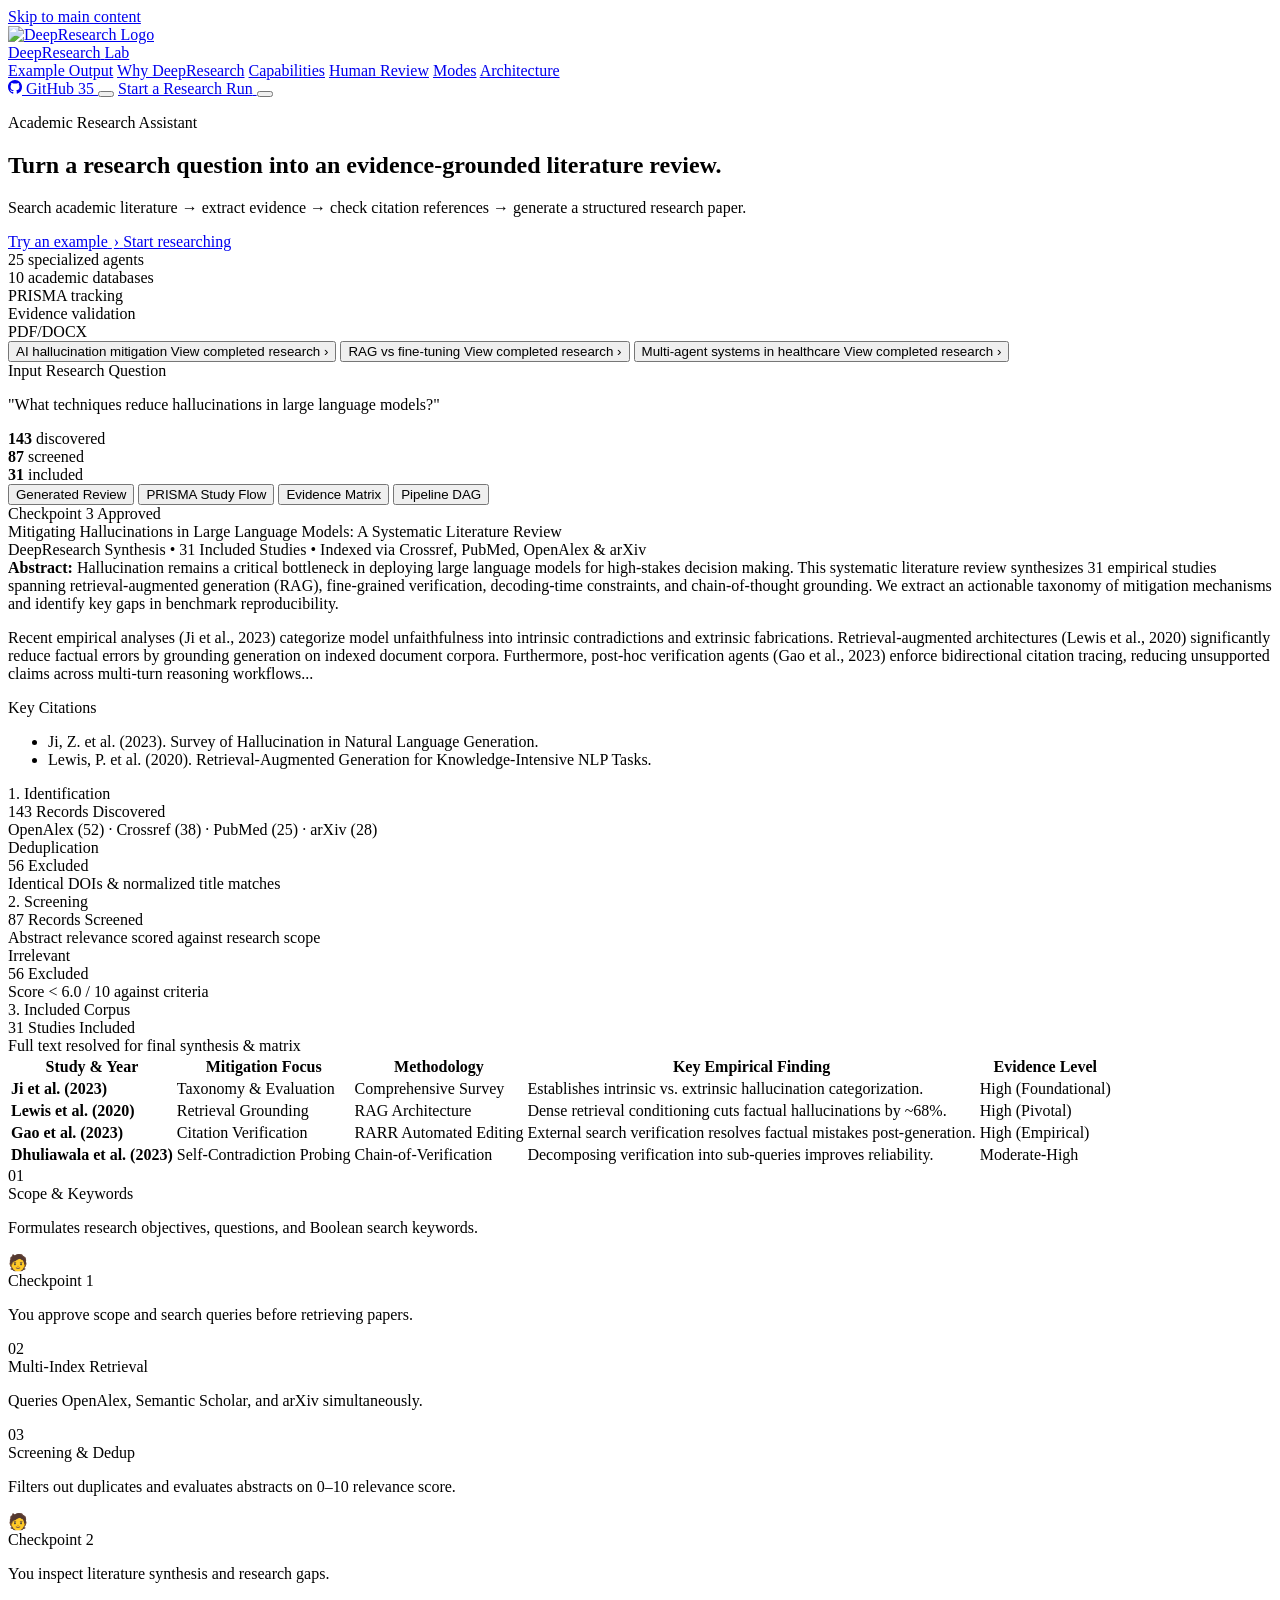
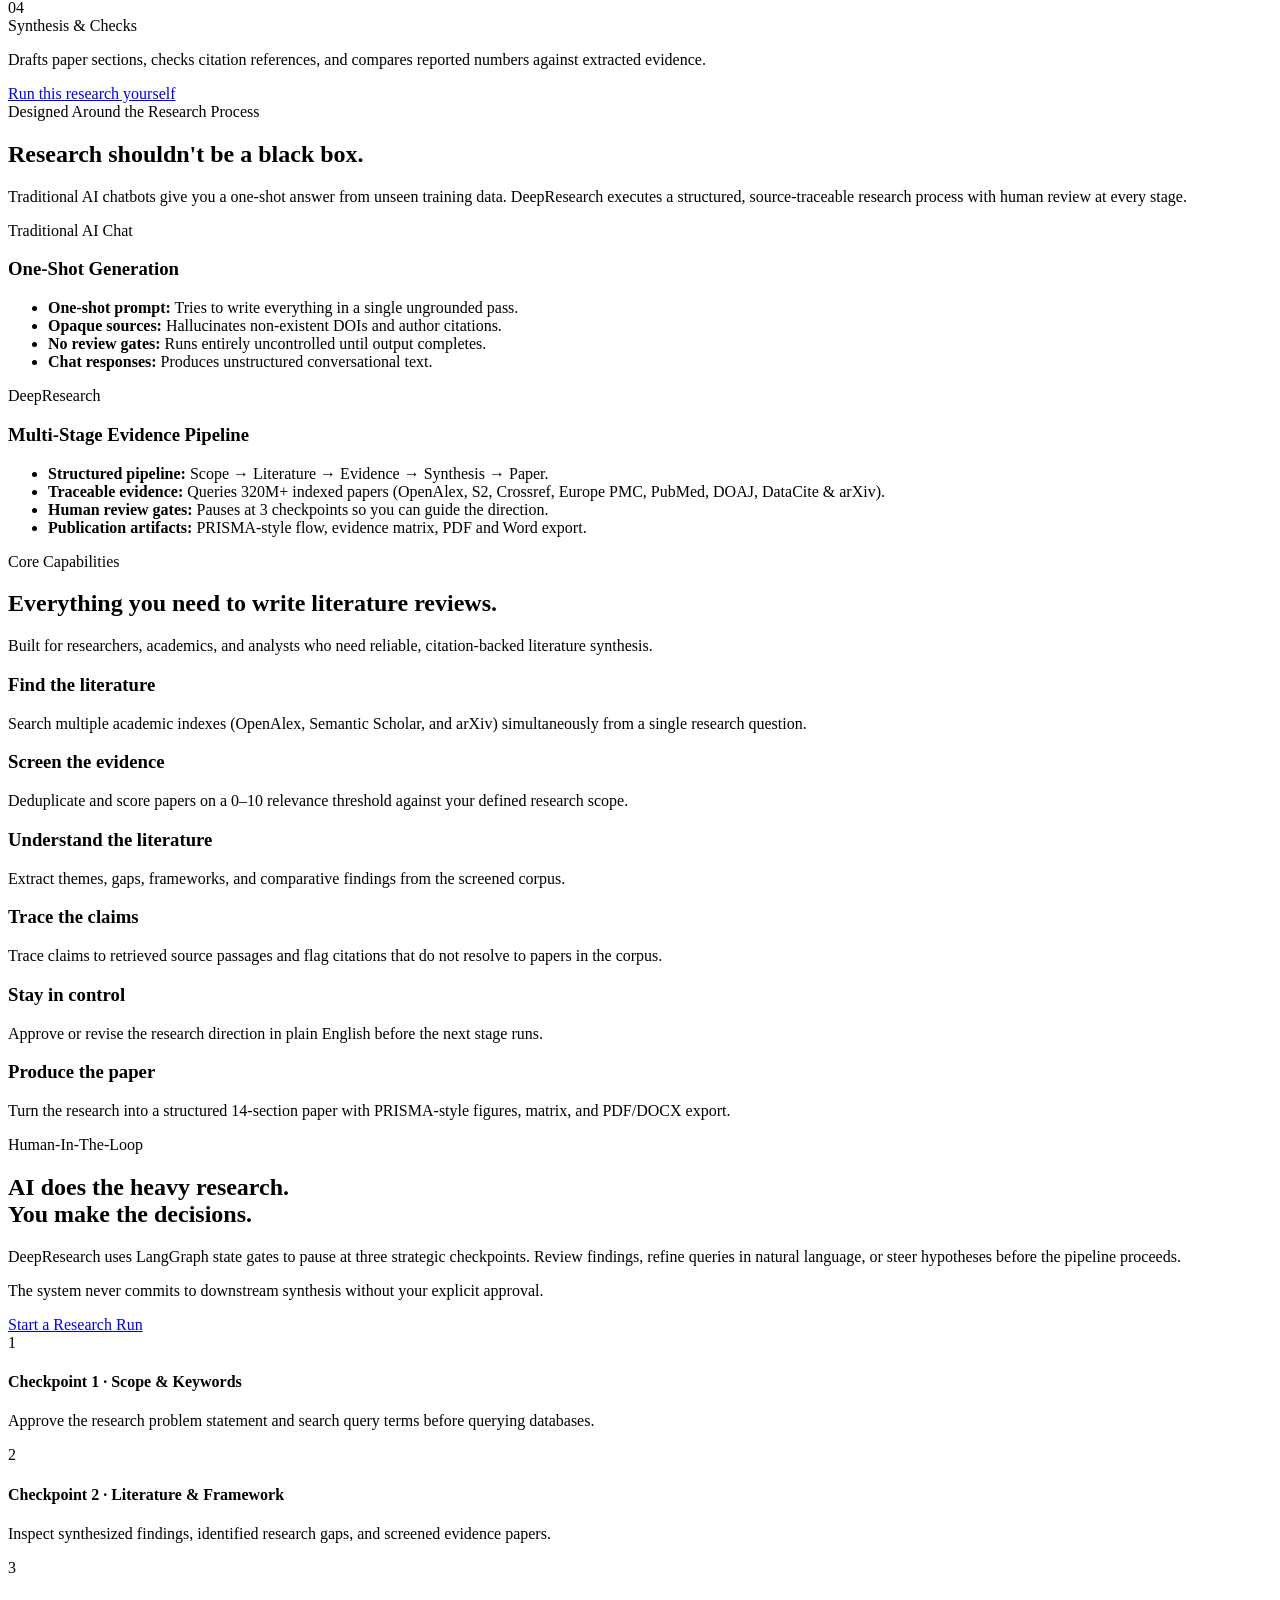
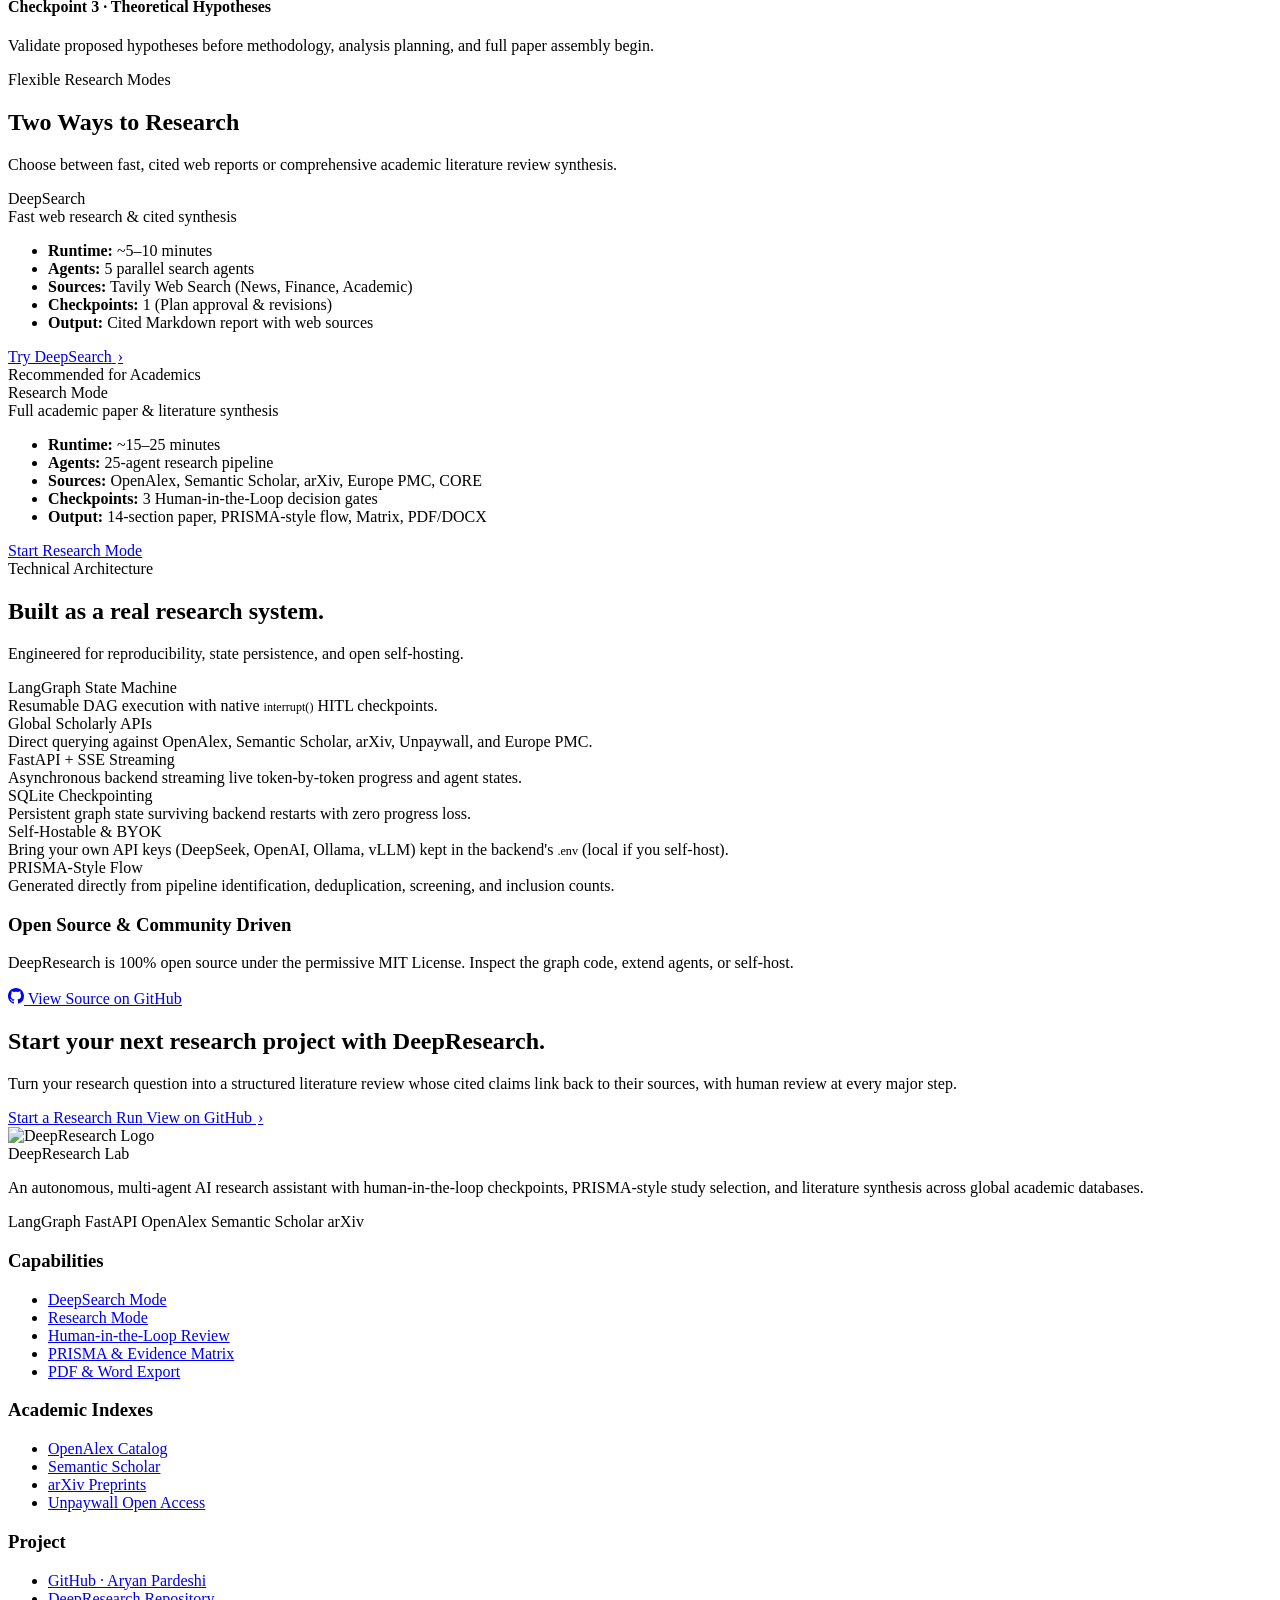
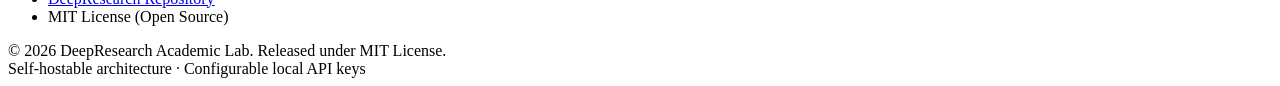
==== frontend/index.html @ 45486800 "docs(frontend): describe citation resolution and evidence checks accurately (#27, #28)" ====
<!DOCTYPE html>
<html lang="en" dir="ltr">
<head>
    <meta charset="UTF-8">
    <meta name="viewport" content="width=device-width, initial-scale=1.0, maximum-scale=5.0">
    <meta http-equiv="X-UA-Compatible" content="IE=edge">

    <!-- Primary SEO Meta Tags -->
    <title>DeepResearch — Turn Research Questions into Literature Reviews</title>
    <meta name="title" content="DeepResearch — Turn Research Questions into Literature Reviews">
    <meta name="description" content="DeepResearch searches academic literature, screens papers, synthesizes evidence, checks citation references, and helps you build a structured research paper with human checkpoints.">
    <meta name="keywords" content="academic research AI, literature review generator, multi-agent academic research, PRISMA study selection, OpenAlex, Semantic Scholar, arXiv, citation resolution, LangGraph research">
    <meta name="author" content="Aryan Pardeshi">
    <meta name="creator" content="Aryan Pardeshi">
    <meta name="publisher" content="DeepResearch Academic Lab">
    <meta name="application-name" content="DeepResearch">
    <meta name="robots" content="index, follow, max-image-preview:large, max-snippet:-1, max-video-preview:-1">
    <link rel="canonical" href="https://deepresearch.dev/">

    <!-- PWA, Theme & Mobile Optimization -->
    <meta name="theme-color" content="#000000" media="(prefers-color-scheme: dark)">
    <meta name="theme-color" content="#ffffff" media="(prefers-color-scheme: light)">
    <meta name="color-scheme" content="dark light">
    <link rel="manifest" href="site.webmanifest">

    <!-- Open Graph / Facebook / LinkedIn -->
    <meta property="og:type" content="website">
    <meta property="og:site_name" content="DeepResearch">
    <meta property="og:title" content="DeepResearch — Turn Research Questions into Literature Reviews">
    <meta property="og:description" content="DeepResearch searches academic literature, screens papers, synthesizes evidence, checks citation references, and helps you build a structured research paper with human checkpoints.">
    <meta property="og:url" content="https://deepresearch.dev/">
    <meta property="og:locale" content="en_US">

    <!-- Twitter Card -->
    <meta name="twitter:card" content="summary_large_image">
    <meta name="twitter:site" content="@AryanPardeshi">
    <meta name="twitter:creator" content="@AryanPardeshi">
    <meta name="twitter:title" content="DeepResearch — Turn Research Questions into Literature Reviews">
    <meta name="twitter:description" content="DeepResearch searches academic literature, screens papers, synthesizes evidence, checks citation references, and helps you build a structured research paper with human checkpoints.">

    <!-- Schema.org JSON-LD Structured Data -->
    <script type="application/ld+json">
    {
      "@context": "https://schema.org",
      "@graph": [
        {
          "@type": "SoftwareApplication",
          "@id": "https://deepresearch.dev/#software",
          "name": "DeepResearch",
          "alternateName": "DeepResearch Academic Lab",
          "applicationCategory": "ResearchApplication, EducationalApplication",
          "operatingSystem": "All",
          "url": "https://deepresearch.dev/",
          "description": "An open-source multi-agent academic research assistant that synthesizes literature reviews, checks citation references, builds PRISMA-style selection flows, and generates complete papers with human-in-the-loop checkpoints.",
          "author": {
            "@type": "Person",
            "name": "Aryan Pardeshi",
            "url": "https://github.com/Aryan-Pardeshi"
          },
          "offers": {
            "@type": "Offer",
            "price": "0",
            "priceCurrency": "USD"
          }
        }
      ]
    }
    </script>

    <!-- Stylesheets & Icons -->
    <link rel="icon" type="image/png" sizes="64x64" href="/assets/favicon.png">
    <link rel="apple-touch-icon" sizes="180x180" href="/assets/apple-touch-icon.png">
    <link rel="stylesheet" href="landing.css?v=4.1.10">
    <script src="https://cdn.jsdelivr.net/npm/lucide/dist/umd/lucide.min.js"></script>
</head>
<body>
    <a href="#main-content" class="skip-link">Skip to main content</a>

    <!-- Apple Global Navigation Bar -->
    <header class="landing-header" role="banner">
        <div class="header-container">
            <a href="/" class="logo-brand" aria-label="DeepResearch Homepage">
                <img src="/assets/logo.png" alt="DeepResearch Logo" class="brand-logo-img" width="32" height="32">
                <div class="brand-text-col">
                    <span class="brand-name">DeepResearch</span>
                    <span class="brand-sub">Lab</span>
                </div>
            </a>

            <nav class="nav-menu" id="nav-menu" role="navigation" aria-label="Main Navigation">
                <a href="#example-paper" class="nav-link">Example Output</a>
                <a href="#why-different" class="nav-link">Why DeepResearch</a>
                <a href="#workflow" class="nav-link">Capabilities</a>
                <a href="#hitl" class="nav-link">Human Review</a>
                <a href="#modes" class="nav-link">Modes</a>
                <a href="#architecture" class="nav-link">Architecture</a>
            </nav>

            <div class="nav-actions">
                <a href="https://github.com/Aryan-Pardeshi/DeepResearch_AI" target="_blank" rel="noopener noreferrer" class="btn-gh-stars" title="View repository on GitHub">
                    <svg viewBox="0 0 16 16" width="14" height="14" fill="currentColor" aria-hidden="true"><path d="M8 0C3.58 0 0 3.58 0 8c0 3.54 2.29 6.53 5.47 7.59.4.07.55-.17.55-.38 0-.19-.01-.82-.01-1.49-2.01.37-2.53-.49-2.69-.94-.09-.23-.48-.94-.82-1.13-.28-.15-.68-.52-.01-.53.63-.01 1.08.58 1.23.82.72 1.21 1.87.87 2.33.66.07-.52.28-.87.51-1.07-1.78-.2-3.64-.89-3.64-3.95 0-.87.31-1.59.82-2.15-.08-.2-.36-1.02.08-2.12 0 0 .67-.21 2.2.82.64-.18 1.32-.27 2-.27s1.36.09 2 .27c1.53-1.04 2.2-.82 2.2-.82.44 1.1.16 1.92.08 2.12.51.56.82 1.27.82 2.15 0 3.07-1.87 3.75-3.65 3.95.29.25.54.73.54 1.48 0 1.07-.01 1.93-.01 2.2 0 .21.15.46.55.38A8.012 8.012 0 0 0 16 8c0-4.42-3.58-8-8-8Z"/></svg>
                    <span>GitHub</span>
                    <span class="gh-star-count-badge">35</span>
                </a>

                <button class="btn-theme" id="theme-toggle-btn" aria-label="Toggle color theme" title="Toggle dark/light theme">
                    <i data-lucide="moon" style="width: 15px; height: 15px;"></i>
                </button>

                <a href="/app" class="btn-primary">
                    <span>Start a Research Run</span>
                    <i data-lucide="arrow-right" style="width: 13px; height: 13px;"></i>
                </a>

                <button class="mobile-nav-toggle" id="mobile-nav-toggle" aria-label="Toggle mobile menu" aria-controls="nav-menu" aria-expanded="false">
                    <i data-lucide="menu" style="width: 18px; height: 18px;"></i>
                </button>
            </div>
        </div>
    </header>

    <main id="main-content" role="main">

        <!-- ==========================================================================
             1. HERO SECTION (APPLE PRO)
             ========================================================================== -->
        <section class="hero-section">
            <div class="container">
                <div class="hero-content apple-scroll-reveal">
                    <p class="hero-eyebrow">Academic Research Assistant</p>

                    <h1 class="hero-title">
                        Turn a research question into an <span class="text-gradient">evidence-grounded literature review.</span>
                    </h1>

                    <p class="hero-subtitle">
                        Search academic literature <span aria-hidden="true">→</span> extract evidence <span aria-hidden="true">→</span> check citation references <span aria-hidden="true">→</span> generate a structured research paper.
                    </p>

                    <div class="hero-btn-group">
                        <a href="#example-paper" class="btn-secondary btn-lg">
                            <span>Try an example</span>
                            <span style="margin-left: 2px;">›</span>
                        </a>
                        <a href="/app" class="btn-primary btn-lg">
                            <span>Start researching</span>
                            <i data-lucide="arrow-right" style="width: 16px; height: 16px;"></i>
                        </a>
                    </div>

                    <div class="hero-trust-bar">
                        <div class="trust-item">
                            <i data-lucide="check" style="width: 14px; height: 14px;"></i>
                            <span>25 specialized agents</span>
                        </div>
                        <div class="trust-item">
                            <i data-lucide="check" style="width: 14px; height: 14px;"></i>
                            <span>10 academic databases</span>
                        </div>
                        <div class="trust-item">
                            <i data-lucide="check" style="width: 14px; height: 14px;"></i>
                            <span>PRISMA tracking</span>
                        </div>
                        <div class="trust-item">
                            <i data-lucide="check" style="width: 14px; height: 14px;"></i>
                            <span>Evidence validation</span>
                        </div>
                        <div class="trust-item">
                            <i data-lucide="check" style="width: 14px; height: 14px;"></i>
                            <span>PDF/DOCX</span>
                        </div>
                    </div>
                </div>

                <!-- ==========================================================================
                     2. REAL EXAMPLE OUTPUT (MACOS STUDIO WINDOW)
                     ========================================================================== -->
                <div class="hero-visual-wrapper apple-scroll-reveal delay-1" id="example-paper">
                    <div class="example-select-row" role="tablist" aria-label="Example research runs">
                        <button class="example-select-card active" data-example-id="hallucination" role="tab" aria-selected="true">
                            <span class="example-select-title">AI hallucination mitigation</span>
                            <span class="example-select-link">View completed research <span aria-hidden="true">›</span></span>
                        </button>
                        <button class="example-select-card" data-example-id="rag-vs-finetuning" role="tab" aria-selected="false">
                            <span class="example-select-title">RAG vs fine-tuning</span>
                            <span class="example-select-link">View completed research <span aria-hidden="true">›</span></span>
                        </button>
                        <button class="example-select-card" data-example-id="multi-agent-healthcare" role="tab" aria-selected="false">
                            <span class="example-select-title">Multi-agent systems in healthcare</span>
                            <span class="example-select-link">View completed research <span aria-hidden="true">›</span></span>
                        </button>
                    </div>

                    <div class="example-banner-header card-specular-glow">
                        <div class="example-question-box">
                            <span class="example-label">Input Research Question</span>
                            <p class="example-question-text" id="example-question-text">"What techniques reduce hallucinations in large language models?"</p>
                        </div>
                        <div class="example-metrics-row">
                            <div class="metric-chip"><strong class="metric-num" id="metric-discovered">143</strong> discovered</div>
                            <div class="metric-chip"><strong class="metric-num" id="metric-screened">87</strong> screened</div>
                            <div class="metric-chip highlight"><strong class="metric-num" id="metric-included">31</strong> included</div>
                        </div>
                    </div>

                    <div class="workflow-inspector-card card-specular-glow">
                        <div class="inspector-header-bar">
                            <div class="inspector-window-controls">
                                <span class="win-dot red"></span>
                                <span class="win-dot yellow"></span>
                                <span class="win-dot green"></span>
                            </div>

                            <div class="inspector-tabs" role="tablist">
                                <button class="inspector-tab-btn active" data-tab="paper" role="tab" aria-selected="true">
                                    <i data-lucide="file-text" style="width: 13px; height: 13px;"></i>
                                    <span>Generated Review</span>
                                </button>
                                <button class="inspector-tab-btn" data-tab="prisma" role="tab" aria-selected="false">
                                    <i data-lucide="git-merge" style="width: 13px; height: 13px;"></i>
                                    <span>PRISMA Study Flow</span>
                                </button>
                                <button class="inspector-tab-btn" data-tab="matrix" role="tab" aria-selected="false">
                                    <i data-lucide="table" style="width: 13px; height: 13px;"></i>
                                    <span>Evidence Matrix</span>
                                </button>
                                <button class="inspector-tab-btn" data-tab="flow" role="tab" aria-selected="false">
                                    <i data-lucide="layers" style="width: 13px; height: 13px;"></i>
                                    <span>Pipeline DAG</span>
                                </button>
                            </div>

                            <div class="inspector-status-badge">
                                <span class="status-pulse"></span>
                                <span>Checkpoint 3 Approved</span>
                            </div>
                        </div>

                        <div class="inspector-content-panel">
                            <!-- Tab 1: Generated Paper Review -->
                            <div class="tab-pane active" id="tab-pane-paper">
                                <div class="paper-mockup-sheet">
                                    <div class="paper-header-actions">
                                        <div>
                                            <div class="paper-mock-title" id="paper-mock-title">Mitigating Hallucinations in Large Language Models: A Systematic Literature Review</div>
                                            <div class="paper-mock-meta" id="paper-mock-meta">
                                                <span>DeepResearch Synthesis</span> • <span>31 Included Studies</span> • <span>Indexed via Crossref, PubMed, OpenAlex &amp; arXiv</span>
                                            </div>
                                        </div>
                                    </div>

                                    <div class="paper-mock-abstract" id="paper-mock-abstract">
                                        <strong>Abstract:</strong> <span id="paper-mock-abstract-text">Hallucination remains a critical bottleneck in deploying large language models for high-stakes decision making. This systematic literature review synthesizes 31 empirical studies spanning retrieval-augmented generation (RAG), fine-grained verification, decoding-time constraints, and chain-of-thought grounding. We extract an actionable taxonomy of mitigation mechanisms and identify key gaps in benchmark reproducibility.</span>
                                    </div>
                                    <div class="paper-mock-body">
                                        <p id="paper-mock-body-text">Recent empirical analyses <span class="citation-pill">(Ji et al., 2023)</span> categorize model unfaithfulness into intrinsic contradictions and extrinsic fabrications. Retrieval-augmented architectures <span class="citation-pill">(Lewis et al., 2020)</span> significantly reduce factual errors by grounding generation on indexed document corpora. Furthermore, post-hoc verification agents <span class="citation-pill">(Gao et al., 2023)</span> enforce bidirectional citation tracing, reducing unsupported claims across multi-turn reasoning workflows...</p>
                                    </div>
                                    <div class="paper-mock-citations">
                                        <div class="paper-mock-citations-label">Key Citations</div>
                                        <ul id="paper-mock-citations-list">
                                            <li>Ji, Z. et al. (2023). Survey of Hallucination in Natural Language Generation.</li>
                                            <li>Lewis, P. et al. (2020). Retrieval-Augmented Generation for Knowledge-Intensive NLP Tasks.</li>
                                        </ul>
                                    </div>
                                </div>
                            </div>

                            <!-- Tab 2: PRISMA Diagram -->
                            <div class="tab-pane" id="tab-pane-prisma">
                                <div class="prisma-diagram-preview" id="prisma-diagram-preview">
                                    <div class="prisma-step-row">
                                        <div class="prisma-box">
                                            <div class="prisma-box-title">1. Identification</div>
                                            <div class="prisma-box-stat">143 Records Discovered</div>
                                            <div class="prisma-box-sub">OpenAlex (52) · Crossref (38) · PubMed (25) · arXiv (28)</div>
                                        </div>
                                        <div class="prisma-box prisma-box-excluded">
                                            <div class="prisma-box-title">Deduplication</div>
                                            <div class="prisma-box-stat">56 Excluded</div>
                                            <div class="prisma-box-sub">Identical DOIs &amp; normalized title matches</div>
                                        </div>
                                    </div>
                                    <div class="prisma-step-row">
                                        <div class="prisma-box">
                                            <div class="prisma-box-title">2. Screening</div>
                                            <div class="prisma-box-stat">87 Records Screened</div>
                                            <div class="prisma-box-sub">Abstract relevance scored against research scope</div>
                                        </div>
                                        <div class="prisma-box prisma-box-excluded">
                                            <div class="prisma-box-title">Irrelevant</div>
                                            <div class="prisma-box-stat">56 Excluded</div>
                                            <div class="prisma-box-sub">Score &lt; 6.0 / 10 against criteria</div>
                                        </div>
                                    </div>
                                    <div class="prisma-step-row">
                                        <div class="prisma-box">
                                            <div class="prisma-box-title">3. Included Corpus</div>
                                            <div class="prisma-box-stat">31 Studies Included</div>
                                            <div class="prisma-box-sub">Full text resolved for final synthesis &amp; matrix</div>
                                        </div>
                                    </div>
                                </div>
                            </div>

                            <!-- Tab 3: Evidence Matrix -->
                            <div class="tab-pane" id="tab-pane-matrix">
                                <div class="table-preview-wrapper">
                                    <table class="evidence-table">
                                        <thead>
                                            <tr>
                                                <th>Study &amp; Year</th>
                                                <th>Mitigation Focus</th>
                                                <th>Methodology</th>
                                                <th>Key Empirical Finding</th>
                                                <th>Evidence Level</th>
                                            </tr>
                                        </thead>
                                        <tbody id="evidence-table-body">
                                            <tr>
                                                <td><strong>Ji et al. (2023)</strong></td>
                                                <td>Taxonomy &amp; Evaluation</td>
                                                <td>Comprehensive Survey</td>
                                                <td>Establishes intrinsic vs. extrinsic hallucination categorization.</td>
                                                <td><span class="evidence-tag">High (Foundational)</span></td>
                                            </tr>
                                            <tr>
                                                <td><strong>Lewis et al. (2020)</strong></td>
                                                <td>Retrieval Grounding</td>
                                                <td>RAG Architecture</td>
                                                <td>Dense retrieval conditioning cuts factual hallucinations by ~68%.</td>
                                                <td><span class="evidence-tag">High (Pivotal)</span></td>
                                            </tr>
                                            <tr>
                                                <td><strong>Gao et al. (2023)</strong></td>
                                                <td>Citation Verification</td>
                                                <td>RARR Automated Editing</td>
                                                <td>External search verification resolves factual mistakes post-generation.</td>
                                                <td><span class="evidence-tag">High (Empirical)</span></td>
                                            </tr>
                                            <tr>
                                                <td><strong>Dhuliawala et al. (2023)</strong></td>
                                                <td>Self-Contradiction Probing</td>
                                                <td>Chain-of-Verification</td>
                                                <td>Decomposing verification into sub-queries improves reliability.</td>
                                                <td><span class="evidence-tag">Moderate-High</span></td>
                                            </tr>
                                        </tbody>
                                    </table>
                                </div>
                            </div>

                            <!-- Tab 4: Execution Graph -->
                            <div class="tab-pane" id="tab-pane-flow">
                                <div class="execution-flow-grid">
                                    <div class="flow-node-card">
                                        <div class="flow-node-header">
                                            <div class="flow-node-icon">01</div>
                                            <div class="flow-node-title">Scope &amp; Keywords</div>
                                        </div>
                                        <p class="flow-node-desc">Formulates research objectives, questions, and Boolean search keywords.</p>
                                    </div>
                                    <div class="flow-node-card">
                                        <div class="flow-node-header">
                                            <div class="flow-node-icon checkpoint">🧑</div>
                                            <div class="flow-node-title">Checkpoint 1</div>
                                        </div>
                                        <p class="flow-node-desc">You approve scope and search queries before retrieving papers.</p>
                                    </div>
                                    <div class="flow-node-card">
                                        <div class="flow-node-header">
                                            <div class="flow-node-icon">02</div>
                                            <div class="flow-node-title">Multi-Index Retrieval</div>
                                        </div>
                                        <p class="flow-node-desc">Queries OpenAlex, Semantic Scholar, and arXiv simultaneously.</p>
                                    </div>
                                    <div class="flow-node-card">
                                        <div class="flow-node-header">
                                            <div class="flow-node-icon">03</div>
                                            <div class="flow-node-title">Screening &amp; Dedup</div>
                                        </div>
                                        <p class="flow-node-desc">Filters out duplicates and evaluates abstracts on 0–10 relevance score.</p>
                                    </div>
                                    <div class="flow-node-card">
                                        <div class="flow-node-header">
                                            <div class="flow-node-icon checkpoint">🧑</div>
                                            <div class="flow-node-title">Checkpoint 2</div>
                                        </div>
                                        <p class="flow-node-desc">You inspect literature synthesis and research gaps.</p>
                                    </div>
                                    <div class="flow-node-card">
                                        <div class="flow-node-header">
                                            <div class="flow-node-icon">04</div>
                                            <div class="flow-node-title">Synthesis &amp; Checks</div>
                                        </div>
                                        <p class="flow-node-desc">Drafts paper sections, checks citation references, and compares reported numbers against extracted evidence.</p>
                                    </div>
                                </div>
                            </div>
                        </div>
                    </div>

                    <div class="run-example-cta">
                        <a href="/app?mode=researchmode&q=What%20techniques%20mitigate%20hallucinations%20in%20large%20language%20models%3F" class="btn-primary btn-lg" id="run-example-btn">
                            <span>Run this research yourself</span>
                            <i data-lucide="arrow-right" style="width: 15px; height: 15px;"></i>
                        </a>
                    </div>
                </div>

            </div>
        </section>


        <!-- ==========================================================================
             3. WHY DEEPRESEARCH (APPLE CONTRAST BENTO)
             ========================================================================== -->
        <section class="section section-alt" id="why-different">
            <div class="container">
                <div class="section-header apple-scroll-reveal">
                    <span class="section-eyebrow">Designed Around the Research Process</span>
                    <h2 class="section-title">Research shouldn't be a black box.</h2>
                    <p class="section-desc">
                        Traditional AI chatbots give you a one-shot answer from unseen training data. DeepResearch executes a structured, source-traceable research process with human review at every stage.
                    </p>
                </div>

                <div class="comparison-dual-cards">
                    <!-- Column 1: Traditional AI -->
                    <div class="comparison-card traditional-ai card-specular-glow apple-scroll-reveal delay-1">
                        <div class="comp-card-header">
                            <div class="comp-badge bad">Traditional AI Chat</div>
                            <h3 class="comp-title">One-Shot Generation</h3>
                        </div>
                        <ul class="comp-list">
                            <li><i data-lucide="x" style="width: 16px; height: 16px;"></i> <span><strong>One-shot prompt:</strong> Tries to write everything in a single ungrounded pass.</span></li>
                            <li><i data-lucide="x" style="width: 16px; height: 16px;"></i> <span><strong>Opaque sources:</strong> Hallucinates non-existent DOIs and author citations.</span></li>
                            <li><i data-lucide="x" style="width: 16px; height: 16px;"></i> <span><strong>No review gates:</strong> Runs entirely uncontrolled until output completes.</span></li>
                            <li><i data-lucide="x" style="width: 16px; height: 16px;"></i> <span><strong>Chat responses:</strong> Produces unstructured conversational text.</span></li>
                        </ul>
                    </div>

                    <!-- Column 2: DeepResearch -->
                    <div class="comparison-card deepresearch-ai card-specular-glow apple-scroll-reveal delay-2">
                        <div class="comp-card-header">
                            <div class="comp-badge good">DeepResearch</div>
                            <h3 class="comp-title">Multi-Stage Evidence Pipeline</h3>
                        </div>
                        <ul class="comp-list">
                            <li><i data-lucide="check" style="width: 16px; height: 16px;"></i> <span><strong>Structured pipeline:</strong> Scope → Literature → Evidence → Synthesis → Paper.</span></li>
                            <li><i data-lucide="check" style="width: 16px; height: 16px;"></i> <span><strong>Traceable evidence:</strong> Queries 320M+ indexed papers (OpenAlex, S2, Crossref, Europe PMC, PubMed, DOAJ, DataCite &amp; arXiv).</span></li>
                            <li><i data-lucide="check" style="width: 16px; height: 16px;"></i> <span><strong>Human review gates:</strong> Pauses at 3 checkpoints so you can guide the direction.</span></li>
                            <li><i data-lucide="check" style="width: 16px; height: 16px;"></i> <span><strong>Publication artifacts:</strong> PRISMA-style flow, evidence matrix, PDF and Word export.</span></li>
                        </ul>
                    </div>
                </div>
            </div>
        </section>


        <!-- ==========================================================================
             4. CORE WORKFLOW CAPABILITIES (APPLE 6-GRID)
             ========================================================================== -->
        <section class="section" id="workflow">
            <div class="container">
                <div class="section-header apple-scroll-reveal">
                    <span class="section-eyebrow">Core Capabilities</span>
                    <h2 class="section-title">Everything you need to write literature reviews.</h2>
                    <p class="section-desc">
                        Built for researchers, academics, and analysts who need reliable, citation-backed literature synthesis.
                    </p>
                </div>

                <div class="features-grid">
                    <div class="feature-card card-specular-glow apple-scroll-reveal delay-1">
                        <div class="feature-icon-wrapper">
                            <i data-lucide="search" style="width: 22px; height: 22px;"></i>
                        </div>
                        <h3 class="feature-card-title">Find the literature</h3>
                        <p class="feature-card-desc">
                            Search multiple academic indexes (OpenAlex, Semantic Scholar, and arXiv) simultaneously from a single research question.
                        </p>
                    </div>

                    <div class="feature-card card-specular-glow apple-scroll-reveal delay-2">
                        <div class="feature-icon-wrapper indigo">
                            <i data-lucide="filter" style="width: 22px; height: 22px;"></i>
                        </div>
                        <h3 class="feature-card-title">Screen the evidence</h3>
                        <p class="feature-card-desc">
                            Deduplicate and score papers on a 0–10 relevance threshold against your defined research scope.
                        </p>
                    </div>

                    <div class="feature-card card-specular-glow apple-scroll-reveal delay-3">
                        <div class="feature-icon-wrapper emerald">
                            <i data-lucide="layers" style="width: 22px; height: 22px;"></i>
                        </div>
                        <h3 class="feature-card-title">Understand the literature</h3>
                        <p class="feature-card-desc">
                            Extract themes, gaps, frameworks, and comparative findings from the screened corpus.
                        </p>
                    </div>

                    <div class="feature-card card-specular-glow apple-scroll-reveal delay-4">
                        <div class="feature-icon-wrapper amber">
                            <i data-lucide="shield-check" style="width: 22px; height: 22px;"></i>
                        </div>
                        <h3 class="feature-card-title">Trace the claims</h3>
                        <p class="feature-card-desc">
                            Trace claims to retrieved source passages and flag citations that do not resolve to papers in the corpus.
                        </p>
                    </div>

                    <div class="feature-card card-specular-glow apple-scroll-reveal delay-5">
                        <div class="feature-icon-wrapper">
                            <i data-lucide="user-check" style="width: 22px; height: 22px;"></i>
                        </div>
                        <h3 class="feature-card-title">Stay in control</h3>
                        <p class="feature-card-desc">
                            Approve or revise the research direction in plain English before the next stage runs.
                        </p>
                    </div>

                    <div class="feature-card card-specular-glow apple-scroll-reveal delay-6">
                        <div class="feature-icon-wrapper emerald">
                            <i data-lucide="file-down" style="width: 22px; height: 22px;"></i>
                        </div>
                        <h3 class="feature-card-title">Produce the paper</h3>
                        <p class="feature-card-desc">
                            Turn the research into a structured 14-section paper with PRISMA-style figures, matrix, and PDF/DOCX export.
                        </p>
                    </div>
                </div>
            </div>
        </section>


        <!-- ==========================================================================
             5. HUMAN-IN-THE-LOOP SECTION
             ========================================================================== -->
        <section class="section section-alt" id="hitl">
            <div class="container">
                <div class="hitl-container-grid">
                    <div class="hitl-text-pane apple-scroll-reveal">
                        <span class="section-eyebrow">Human-In-The-Loop</span>
                        <h2>AI does the heavy research.<br>You make the decisions.</h2>
                        <p>
                            DeepResearch uses LangGraph state gates to pause at three strategic checkpoints. Review findings, refine queries in natural language, or steer hypotheses before the pipeline proceeds.
                        </p>
                        <p>
                            The system never commits to downstream synthesis without your explicit approval.
                        </p>
                        <a href="/app" class="btn-primary btn-lg" style="margin-top: 0.5rem;">
                            <span>Start a Research Run</span>
                            <i data-lucide="arrow-right" style="width: 15px; height: 15px;"></i>
                        </a>
                    </div>

                    <div class="checkpoints-timeline apple-scroll-reveal delay-1">
                        <div class="cp-timeline-item card-specular-glow">
                            <div class="cp-icon-ring">1</div>
                            <div class="cp-item-content">
                                <h4>Checkpoint 1 · Scope &amp; Keywords</h4>
                                <p>Approve the research problem statement and search query terms before querying databases.</p>
                            </div>
                        </div>
                        <div class="cp-timeline-item card-specular-glow">
                            <div class="cp-icon-ring">2</div>
                            <div class="cp-item-content">
                                <h4>Checkpoint 2 · Literature &amp; Framework</h4>
                                <p>Inspect synthesized findings, identified research gaps, and screened evidence papers.</p>
                            </div>
                        </div>
                        <div class="cp-timeline-item card-specular-glow">
                            <div class="cp-icon-ring">3</div>
                            <div class="cp-item-content">
                                <h4>Checkpoint 3 · Theoretical Hypotheses</h4>
                                <p>Validate proposed hypotheses before methodology, analysis planning, and full paper assembly begin.</p>
                            </div>
                        </div>
                    </div>
                </div>
            </div>
        </section>


        <!-- ==========================================================================
             6. TWO WAYS TO RESEARCH (APPLE TIER COMPARISON)
             ========================================================================== -->
        <section class="section" id="modes">
            <div class="container">
                <div class="section-header apple-scroll-reveal">
                    <span class="section-eyebrow">Flexible Research Modes</span>
                    <h2 class="section-title">Two Ways to Research</h2>
                    <p class="section-desc">
                        Choose between fast, cited web reports or comprehensive academic literature review synthesis.
                    </p>
                </div>

                <div class="modes-comparison-grid">
                    <!-- DeepSearch Mode Card -->
                    <div class="mode-card card-specular-glow apple-scroll-reveal delay-1">
                        <div class="mode-header">
                            <div class="mode-title">DeepSearch</div>
                            <div class="mode-tagline">Fast web research &amp; cited synthesis</div>
                        </div>
                        <ul class="mode-specs-list">
                            <li class="mode-spec-item">
                                <i data-lucide="clock" style="width: 16px; height: 16px;"></i>
                                <span><strong>Runtime:</strong> ~5–10 minutes</span>
                            </li>
                            <li class="mode-spec-item">
                                <i data-lucide="users" style="width: 16px; height: 16px;"></i>
                                <span><strong>Agents:</strong> 5 parallel search agents</span>
                            </li>
                            <li class="mode-spec-item">
                                <i data-lucide="globe" style="width: 16px; height: 16px;"></i>
                                <span><strong>Sources:</strong> Tavily Web Search (News, Finance, Academic)</span>
                            </li>
                            <li class="mode-spec-item">
                                <i data-lucide="shield" style="width: 16px; height: 16px;"></i>
                                <span><strong>Checkpoints:</strong> 1 (Plan approval &amp; revisions)</span>
                            </li>
                            <li class="mode-spec-item">
                                <i data-lucide="file-text" style="width: 16px; height: 16px;"></i>
                                <span><strong>Output:</strong> Cited Markdown report with web sources</span>
                            </li>
                        </ul>
                        <a href="/app?mode=deepsearch" class="btn-secondary" style="font-size: 1rem; font-weight: 500;">
                            <span>Try DeepSearch</span>
                            <span style="margin-left: 2px;">›</span>
                        </a>
                    </div>

                    <!-- Research Mode Card -->
                    <div class="mode-card featured card-specular-glow apple-scroll-reveal delay-2">
                        <span class="mode-badge-top">Recommended for Academics</span>
                        <div class="mode-header">
                            <div class="mode-title">Research Mode</div>
                            <div class="mode-tagline">Full academic paper &amp; literature synthesis</div>
                        </div>
                        <ul class="mode-specs-list">
                            <li class="mode-spec-item">
                                <i data-lucide="clock" style="width: 16px; height: 16px;"></i>
                                <span><strong>Runtime:</strong> ~15–25 minutes</span>
                            </li>
                            <li class="mode-spec-item">
                                <i data-lucide="cpu" style="width: 16px; height: 16px;"></i>
                                <span><strong>Agents:</strong> 25-agent research pipeline</span>
                            </li>
                            <li class="mode-spec-item">
                                <i data-lucide="book-open" style="width: 16px; height: 16px;"></i>
                                <span><strong>Sources:</strong> OpenAlex, Semantic Scholar, arXiv, Europe PMC, CORE</span>
                            </li>
                            <li class="mode-spec-item">
                                <i data-lucide="user-check" style="width: 16px; height: 16px;"></i>
                                <span><strong>Checkpoints:</strong> 3 Human-in-the-Loop decision gates</span>
                            </li>
                            <li class="mode-spec-item">
                                <i data-lucide="file-check" style="width: 16px; height: 16px;"></i>
                                <span><strong>Output:</strong> 14-section paper, PRISMA-style flow, Matrix, PDF/DOCX</span>
                            </li>
                        </ul>
                        <a href="/app?mode=researchmode" class="btn-primary btn-lg" style="width: 100%; justify-content: center;">
                            <span>Start Research Mode</span>
                            <i data-lucide="arrow-right" style="width: 15px; height: 15px;"></i>
                        </a>
                    </div>
                </div>
            </div>
        </section>


        <!-- ==========================================================================
             7. TECHNICAL ARCHITECTURE & BYOK
             ========================================================================== -->
        <section class="section section-alt" id="architecture">
            <div class="container">
                <div class="section-header apple-scroll-reveal">
                    <span class="section-eyebrow">Technical Architecture</span>
                    <h2 class="section-title">Built as a real research system.</h2>
                    <p class="section-desc">
                        Engineered for reproducibility, state persistence, and open self-hosting.
                    </p>
                </div>

                <div class="tech-grid apple-scroll-reveal delay-1">
                    <div class="tech-item-card card-specular-glow">
                        <div class="tech-item-title">LangGraph State Machine</div>
                        <div class="tech-item-desc">Resumable DAG execution with native <code style="font-family: var(--font-mono); font-size: 0.76rem;">interrupt()</code> HITL checkpoints.</div>
                    </div>
                    <div class="tech-item-card card-specular-glow">
                        <div class="tech-item-title">Global Scholarly APIs</div>
                        <div class="tech-item-desc">Direct querying against OpenAlex, Semantic Scholar, arXiv, Unpaywall, and Europe PMC.</div>
                    </div>
                    <div class="tech-item-card card-specular-glow">
                        <div class="tech-item-title">FastAPI + SSE Streaming</div>
                        <div class="tech-item-desc">Asynchronous backend streaming live token-by-token progress and agent states.</div>
                    </div>
                    <div class="tech-item-card card-specular-glow">
                        <div class="tech-item-title">SQLite Checkpointing</div>
                        <div class="tech-item-desc">Persistent graph state surviving backend restarts with zero progress loss.</div>
                    </div>
                    <div class="tech-item-card card-specular-glow">
                        <div class="tech-item-title">Self-Hostable &amp; BYOK</div>
                        <div class="tech-item-desc">Bring your own API keys (DeepSeek, OpenAI, Ollama, vLLM) kept in the backend's <code style="font-family: var(--font-mono); font-size: 0.76rem;">.env</code> (local if you self-host).</div>
                    </div>
                    <div class="tech-item-card card-specular-glow">
                        <div class="tech-item-title">PRISMA-Style Flow</div>
                        <div class="tech-item-desc">Generated directly from pipeline identification, deduplication, screening, and inclusion counts.</div>
                    </div>
                </div>

                <div class="github-open-source-banner card-specular-glow apple-scroll-reveal delay-2">
                    <div class="gh-banner-left">
                        <h3>Open Source &amp; Community Driven</h3>
                        <p>DeepResearch is 100% open source under the permissive MIT License. Inspect the graph code, extend agents, or self-host.</p>
                    </div>
                    <a href="https://github.com/Aryan-Pardeshi/DeepResearch_AI" target="_blank" rel="noopener noreferrer" class="btn-primary btn-lg">
                        <svg viewBox="0 0 16 16" width="16" height="16" fill="currentColor" aria-hidden="true"><path d="M8 0C3.58 0 0 3.58 0 8c0 3.54 2.29 6.53 5.47 7.59.4.07.55-.17.55-.38 0-.19-.01-.82-.01-1.49-2.01.37-2.53-.49-2.69-.94-.09-.23-.48-.94-.82-1.13-.28-.15-.68-.52-.01-.53.63-.01 1.08.58 1.23.82.72 1.21 1.87.87 2.33.66.07-.52.28-.87.51-1.07-1.78-.2-3.64-.89-3.64-3.95 0-.87.31-1.59.82-2.15-.08-.2-.36-1.02.08-2.12 0 0 .67-.21 2.2.82.64-.18 1.32-.27 2-.27s1.36.09 2 .27c1.53-1.04 2.2-.82 2.2-.82.44 1.1.16 1.92.08 2.12.51.56.82 1.27.82 2.15 0 3.07-1.87 3.75-3.65 3.95.29.25.54.73.54 1.48 0 1.07-.01 1.93-.01 2.2 0 .21.15.46.55.38A8.012 8.012 0 0 0 16 8c0-4.42-3.58-8-8-8Z"/></svg>
                        <span>View Source on GitHub</span>
                    </a>
                </div>
            </div>
        </section>


        <!-- ==========================================================================
             8. FINAL CONVERSION CTA
             ========================================================================== -->
        <section class="cta-section">
            <div class="container">
                <div class="cta-box-card card-specular-glow apple-scroll-reveal">
                    <h2 class="cta-title">Start your next research project with DeepResearch.</h2>
                    <p class="cta-subtitle">
                        Turn your research question into a structured literature review whose cited claims link back to their sources, with human review at every major step.
                    </p>
                    <div class="hero-btn-group" style="margin-bottom: 0;">
                        <a href="/app" class="btn-primary btn-lg">
                            <span>Start a Research Run</span>
                            <i data-lucide="arrow-right" style="width: 16px; height: 16px;"></i>
                        </a>
                        <a href="https://github.com/Aryan-Pardeshi/DeepResearch_AI" target="_blank" rel="noopener noreferrer" class="btn-secondary btn-lg">
                            <span>View on GitHub</span>
                            <span style="margin-left: 2px;">›</span>
                        </a>
                    </div>
                </div>
            </div>
        </section>

    </main>

    <!-- ==========================================================================
         APPLE FOOTER DIRECTORY
         ========================================================================== -->
    <footer class="landing-footer" role="contentinfo">
        <div class="container">
            <div class="footer-grid">
                <div class="footer-brand-col">
                    <div class="logo-brand">
                        <img src="/assets/logo.png" alt="DeepResearch Logo" class="brand-logo-img footer-logo-img" width="32" height="32">
                        <div class="brand-text-col">
                            <span class="brand-name">DeepResearch</span>
                            <span class="brand-sub">Lab</span>
                        </div>
                    </div>
                    <p>
                        An autonomous, multi-agent AI research assistant with human-in-the-loop checkpoints, PRISMA-style study selection, and literature synthesis across global academic databases.
                    </p>
                    <div class="footer-tech-tags">
                        <span class="f-tag">LangGraph</span>
                        <span class="f-tag">FastAPI</span>
                        <span class="f-tag">OpenAlex</span>
                        <span class="f-tag">Semantic Scholar</span>
                        <span class="f-tag">arXiv</span>
                    </div>
                </div>

                <div class="footer-col">
                    <h3 class="footer-heading">Capabilities</h3>
                    <ul class="footer-links">
                        <li><a href="/app?mode=deepsearch">DeepSearch Mode</a></li>
                        <li><a href="/app?mode=researchmode">Research Mode</a></li>
                        <li><a href="#hitl">Human-in-the-Loop Review</a></li>
                        <li><a href="#example-paper">PRISMA &amp; Evidence Matrix</a></li>
                        <li><a href="/app">PDF &amp; Word Export</a></li>
                    </ul>
                </div>

                <div class="footer-col">
                    <h3 class="footer-heading">Academic Indexes</h3>
                    <ul class="footer-links">
                        <li><a href="https://openalex.org" target="_blank" rel="noopener noreferrer">OpenAlex Catalog</a></li>
                        <li><a href="https://www.semanticscholar.org" target="_blank" rel="noopener noreferrer">Semantic Scholar</a></li>
                        <li><a href="https://arxiv.org" target="_blank" rel="noopener noreferrer">arXiv Preprints</a></li>
                        <li><a href="https://unpaywall.org" target="_blank" rel="noopener noreferrer">Unpaywall Open Access</a></li>
                    </ul>
                </div>

                <div class="footer-col">
                    <h3 class="footer-heading">Project</h3>
                    <ul class="footer-links">
                        <li><a href="https://github.com/Aryan-Pardeshi" target="_blank" rel="noopener noreferrer">GitHub · Aryan Pardeshi</a></li>
                        <li><a href="https://github.com/Aryan-Pardeshi/DeepResearch_AI" target="_blank" rel="noopener noreferrer">DeepResearch Repository</a></li>
                        <li><span>MIT License (Open Source)</span></li>
                    </ul>
                </div>
            </div>

            <div class="footer-bottom-bar">
                <div>&copy; 2026 DeepResearch Academic Lab. Released under MIT License.</div>
                <div>Self-hostable architecture · Configurable local API keys</div>
            </div>
        </div>
    </footer>

    <!-- Landing Page Logic -->
    <script src="landing.js?v=3.8.1"></script>
</body>
</html>
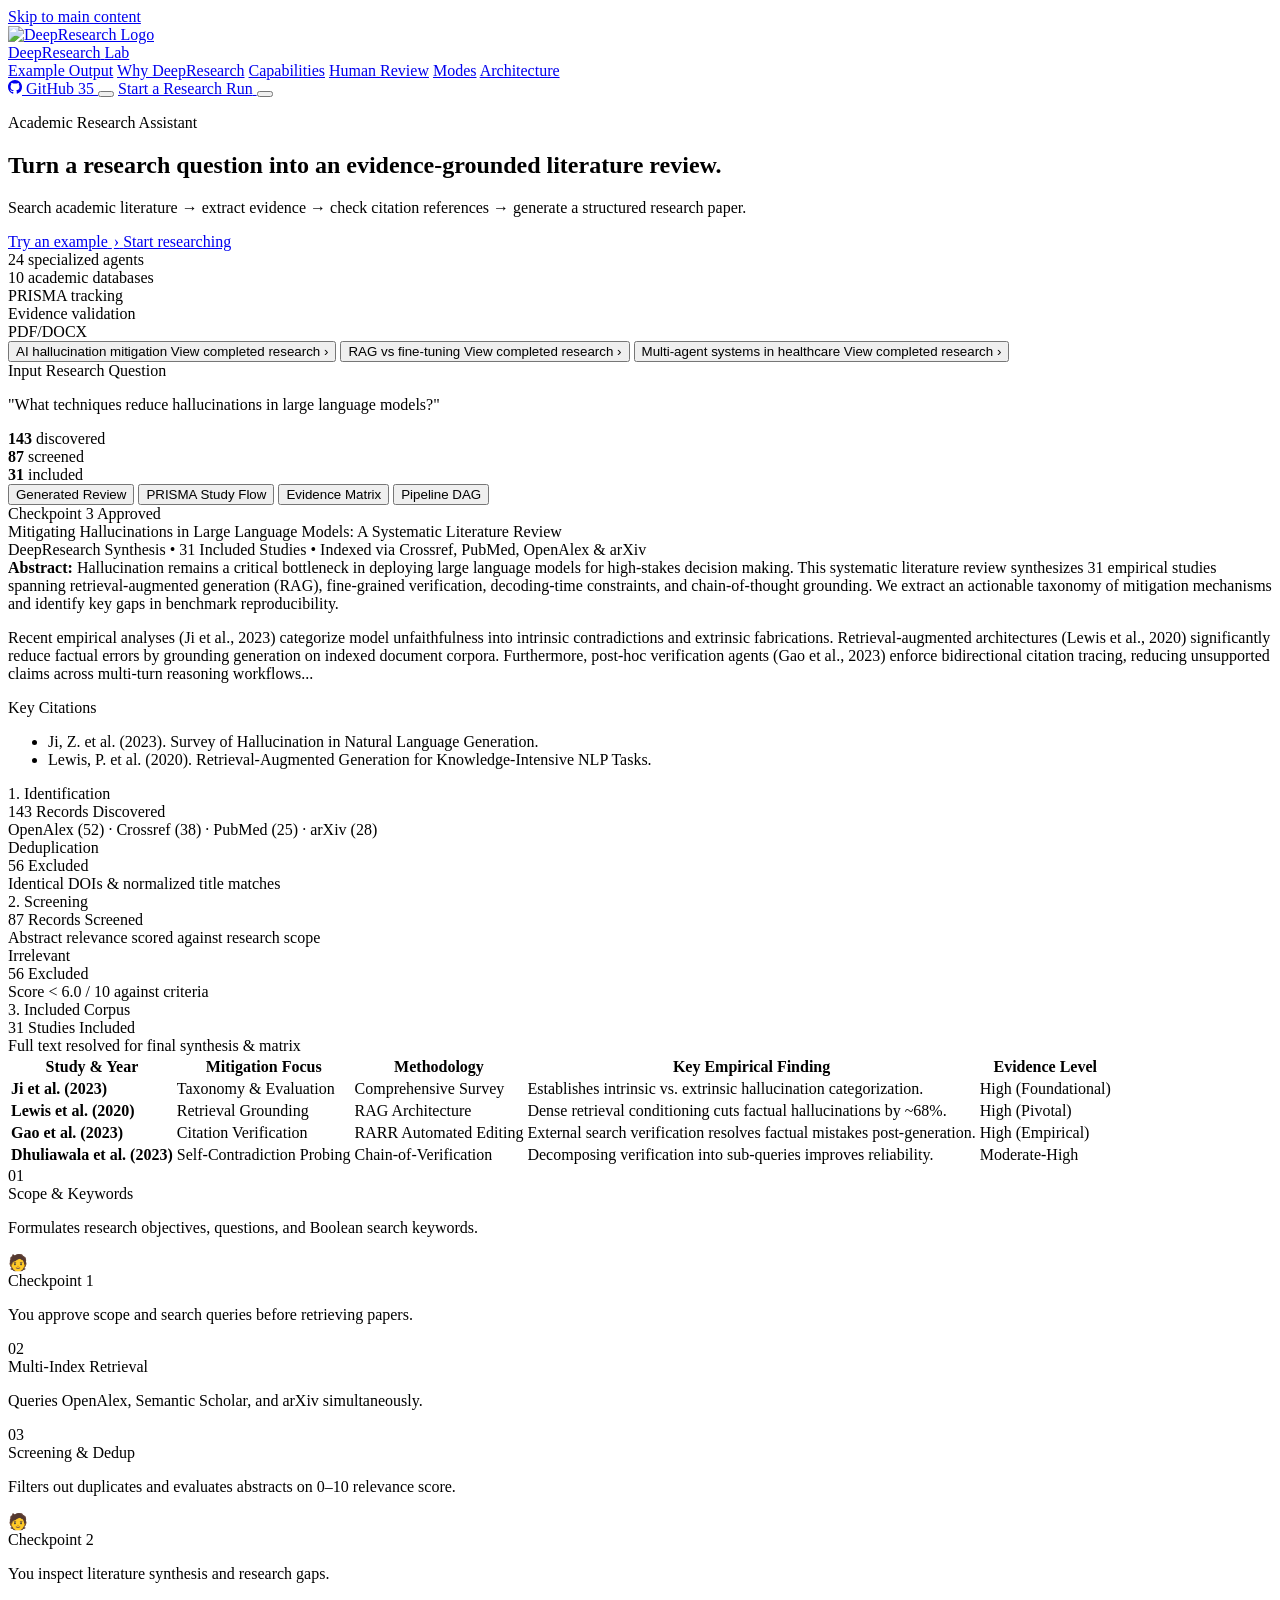
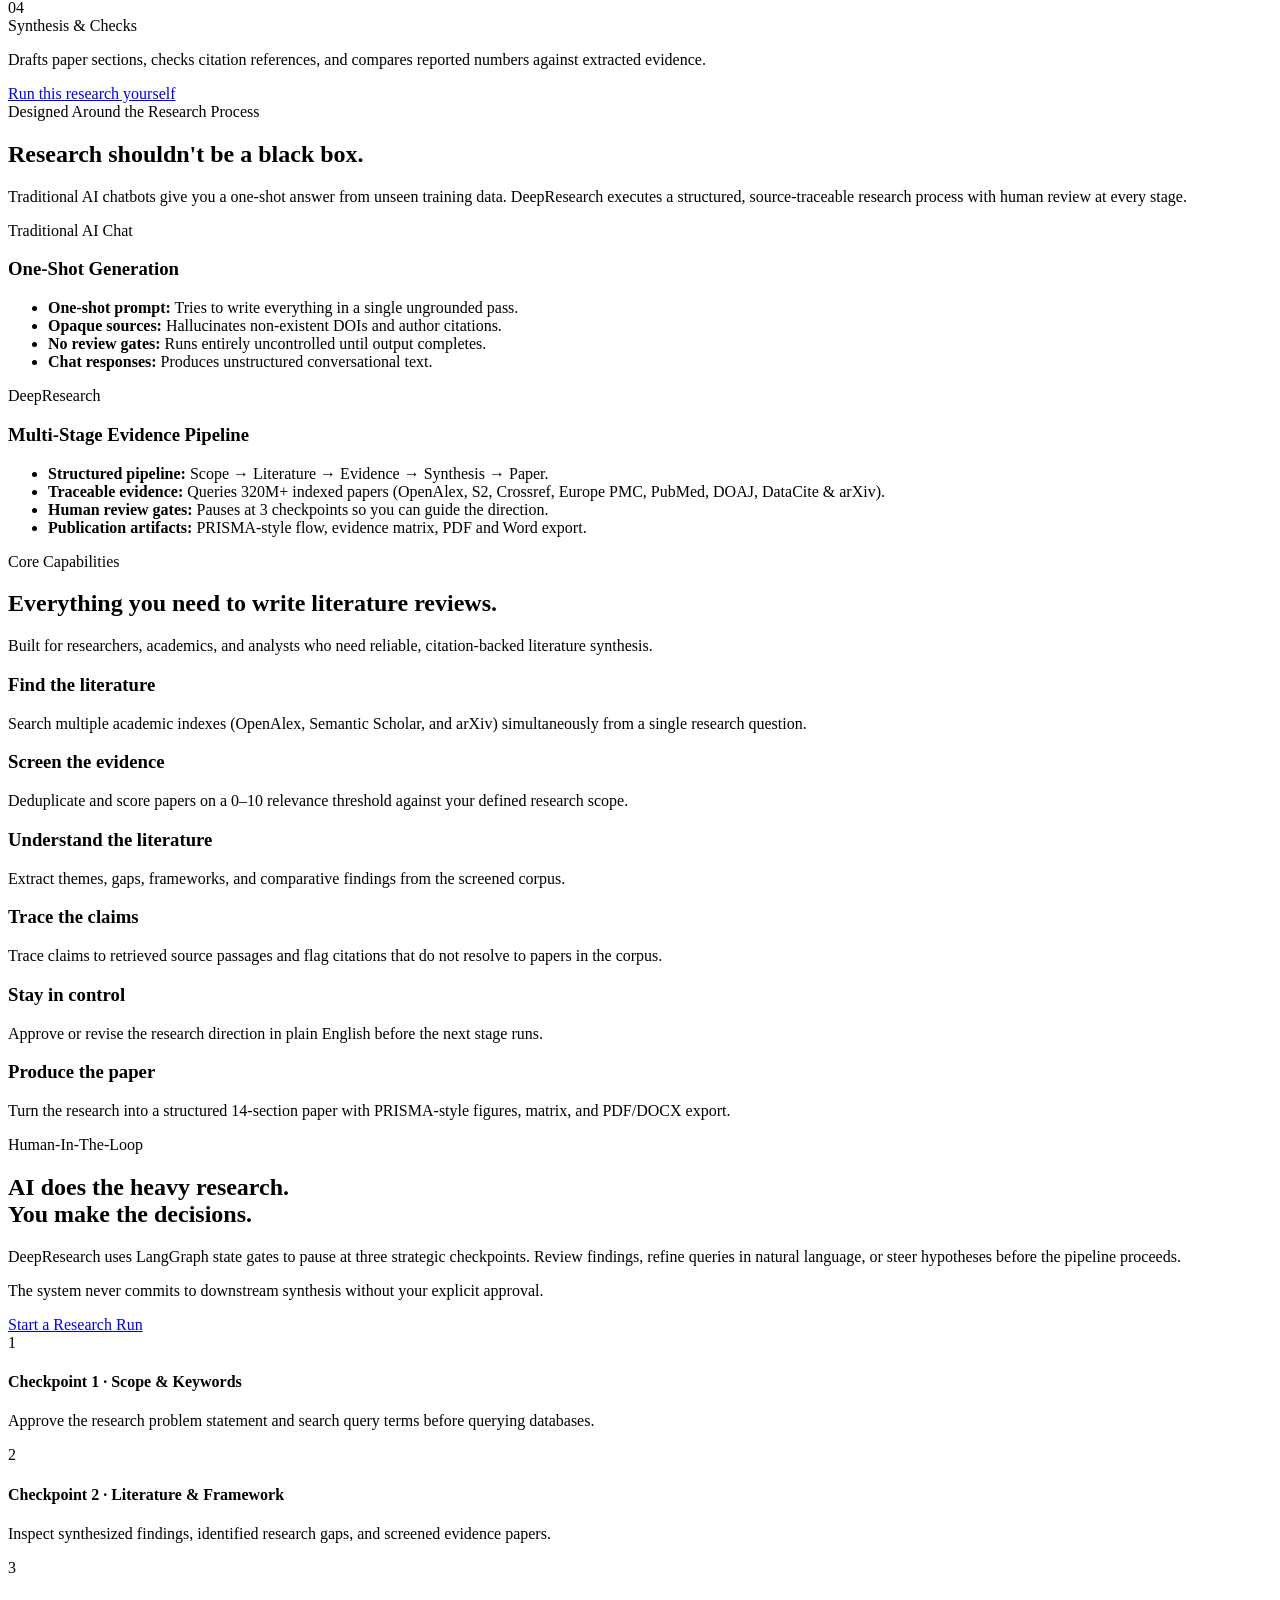
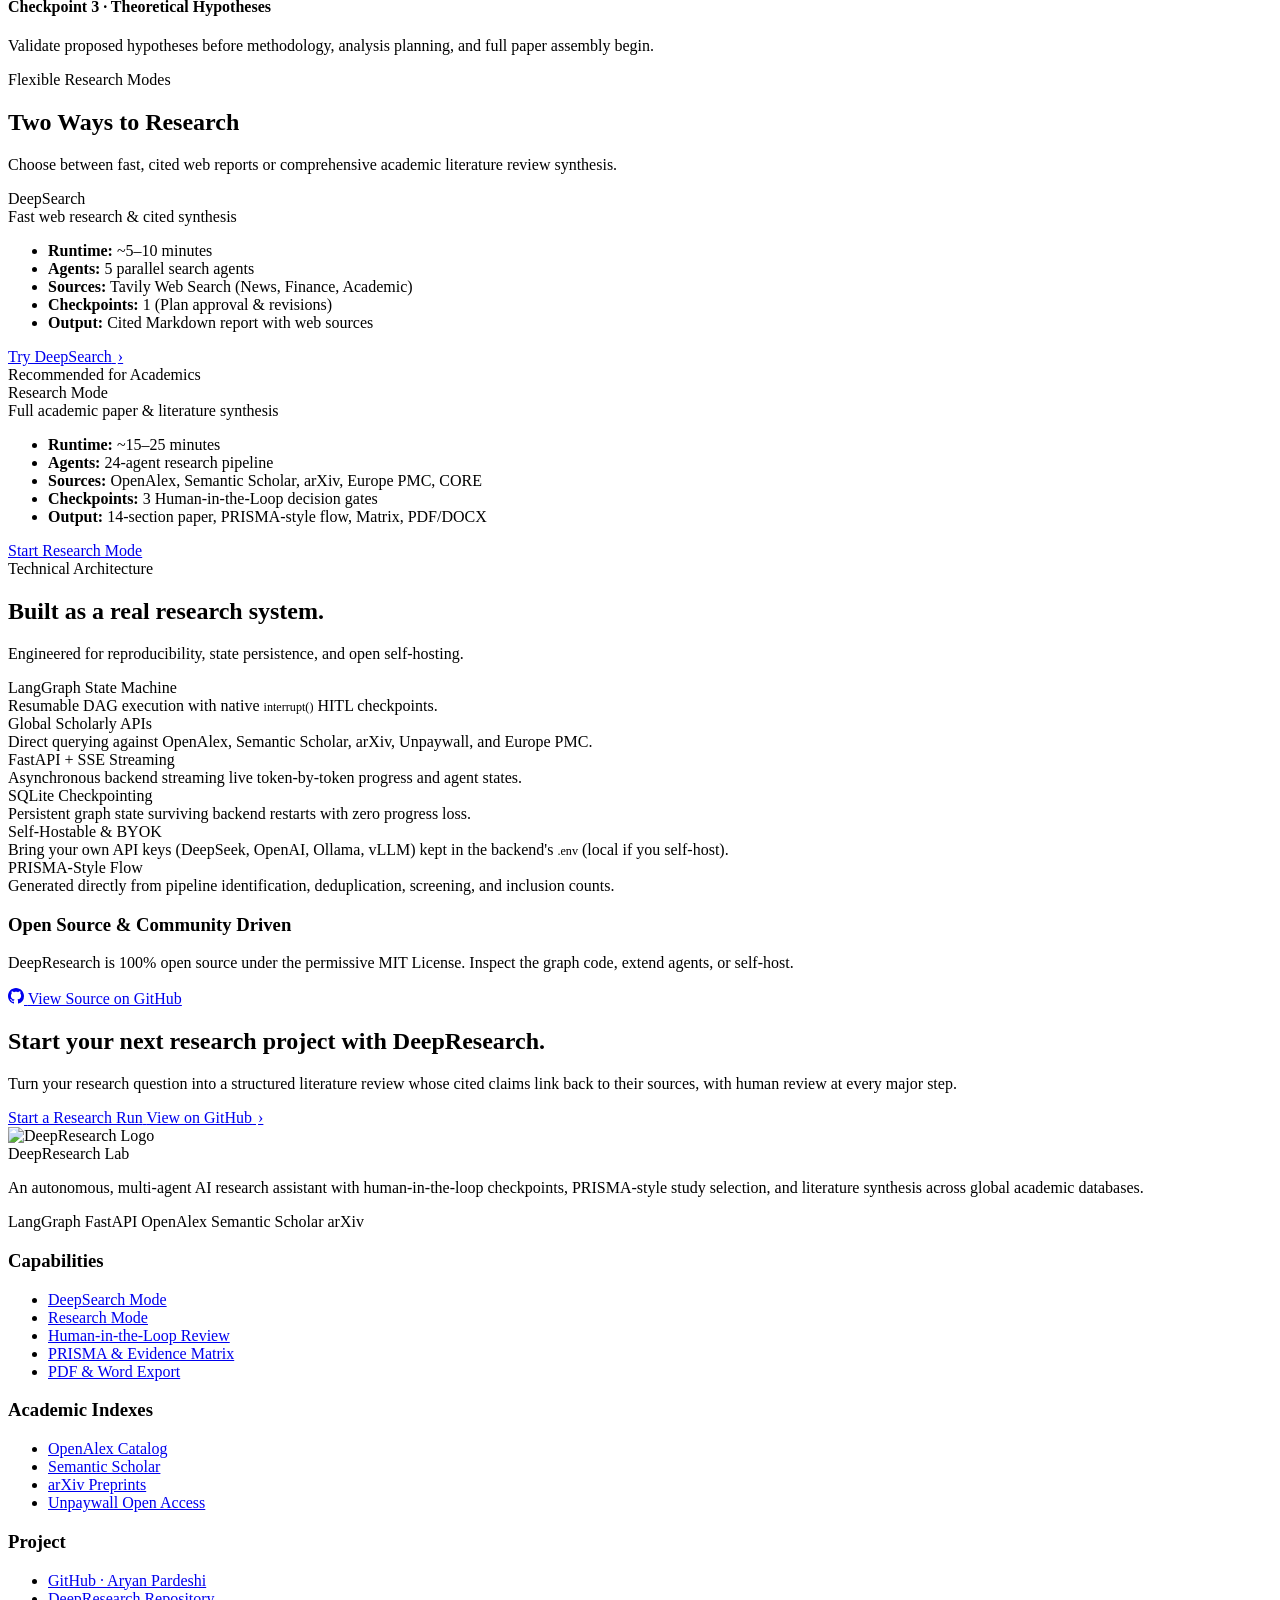
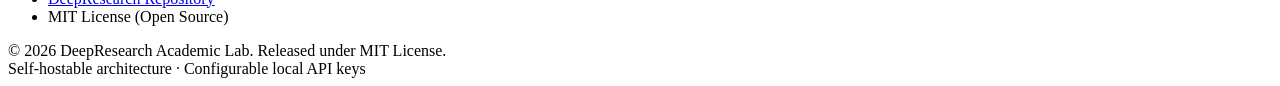
==== commit f901eb06: "fix(research): remove no-op evidence auditor" ====
--- a/frontend/index.html
+++ b/frontend/index.html
@@ -151,7 +151,7 @@
                     <div class="hero-trust-bar">
                         <div class="trust-item">
                             <i data-lucide="check" style="width: 14px; height: 14px;"></i>
-                            <span>25 specialized agents</span>
+                            <span>24 specialized agents</span>
                         </div>
                         <div class="trust-item">
                             <i data-lucide="check" style="width: 14px; height: 14px;"></i>
@@ -646,7 +646,7 @@
                             </li>
                             <li class="mode-spec-item">
                                 <i data-lucide="cpu" style="width: 16px; height: 16px;"></i>
-                                <span><strong>Agents:</strong> 25-agent research pipeline</span>
+                                <span><strong>Agents:</strong> 24-agent research pipeline</span>
                             </li>
                             <li class="mode-spec-item">
                                 <i data-lucide="book-open" style="width: 16px; height: 16px;"></i>
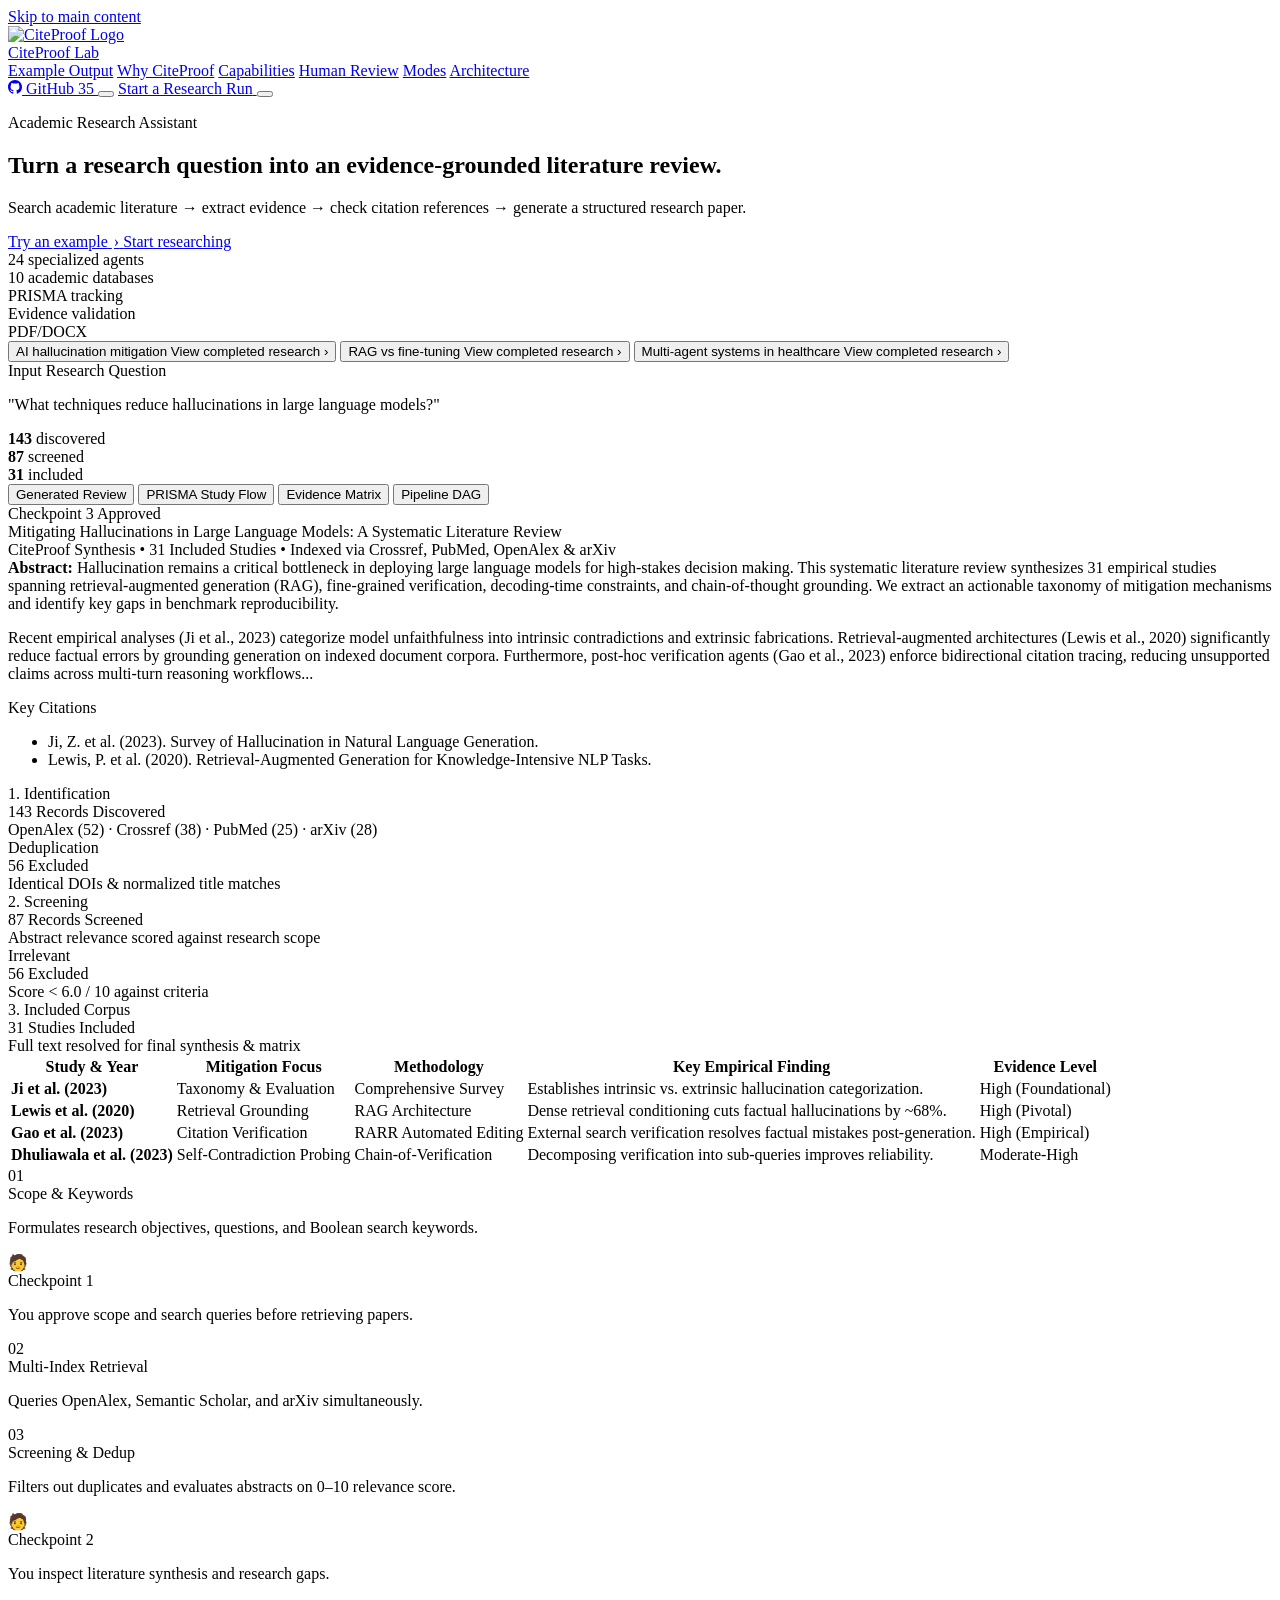
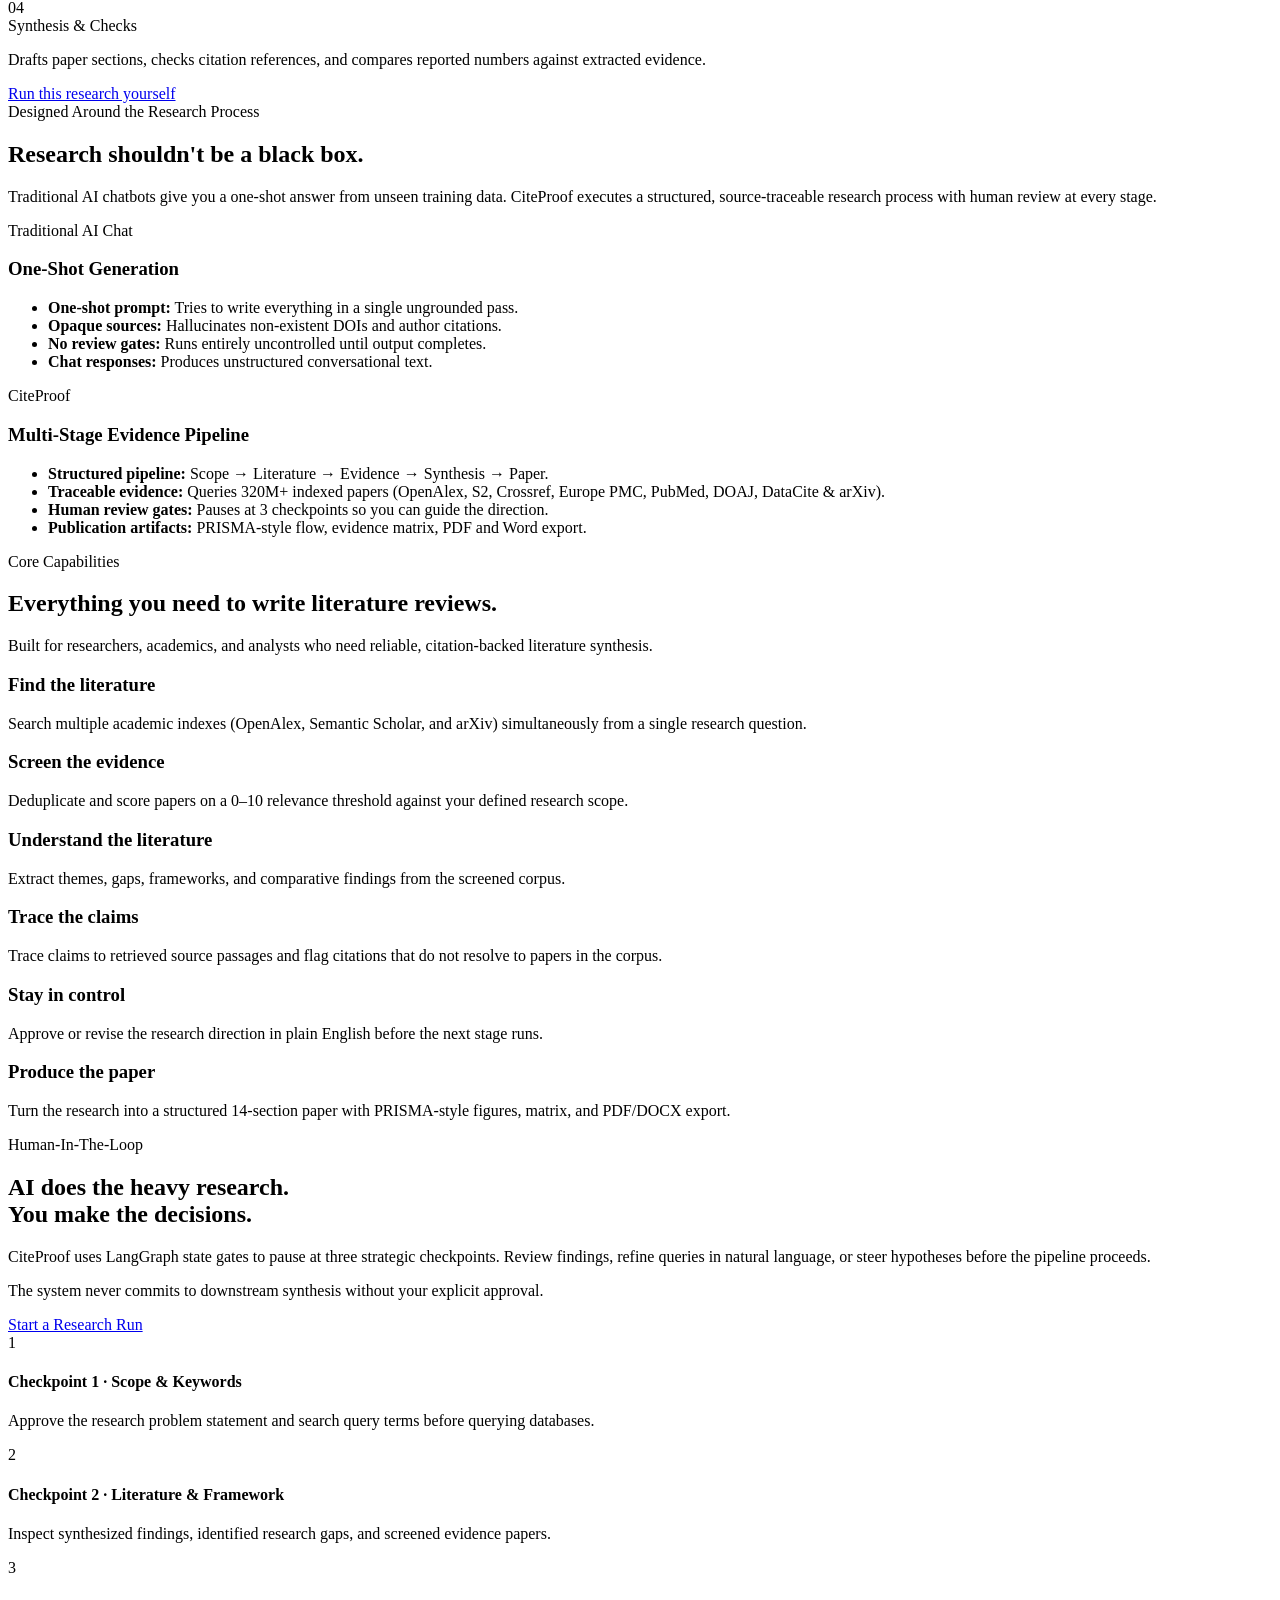
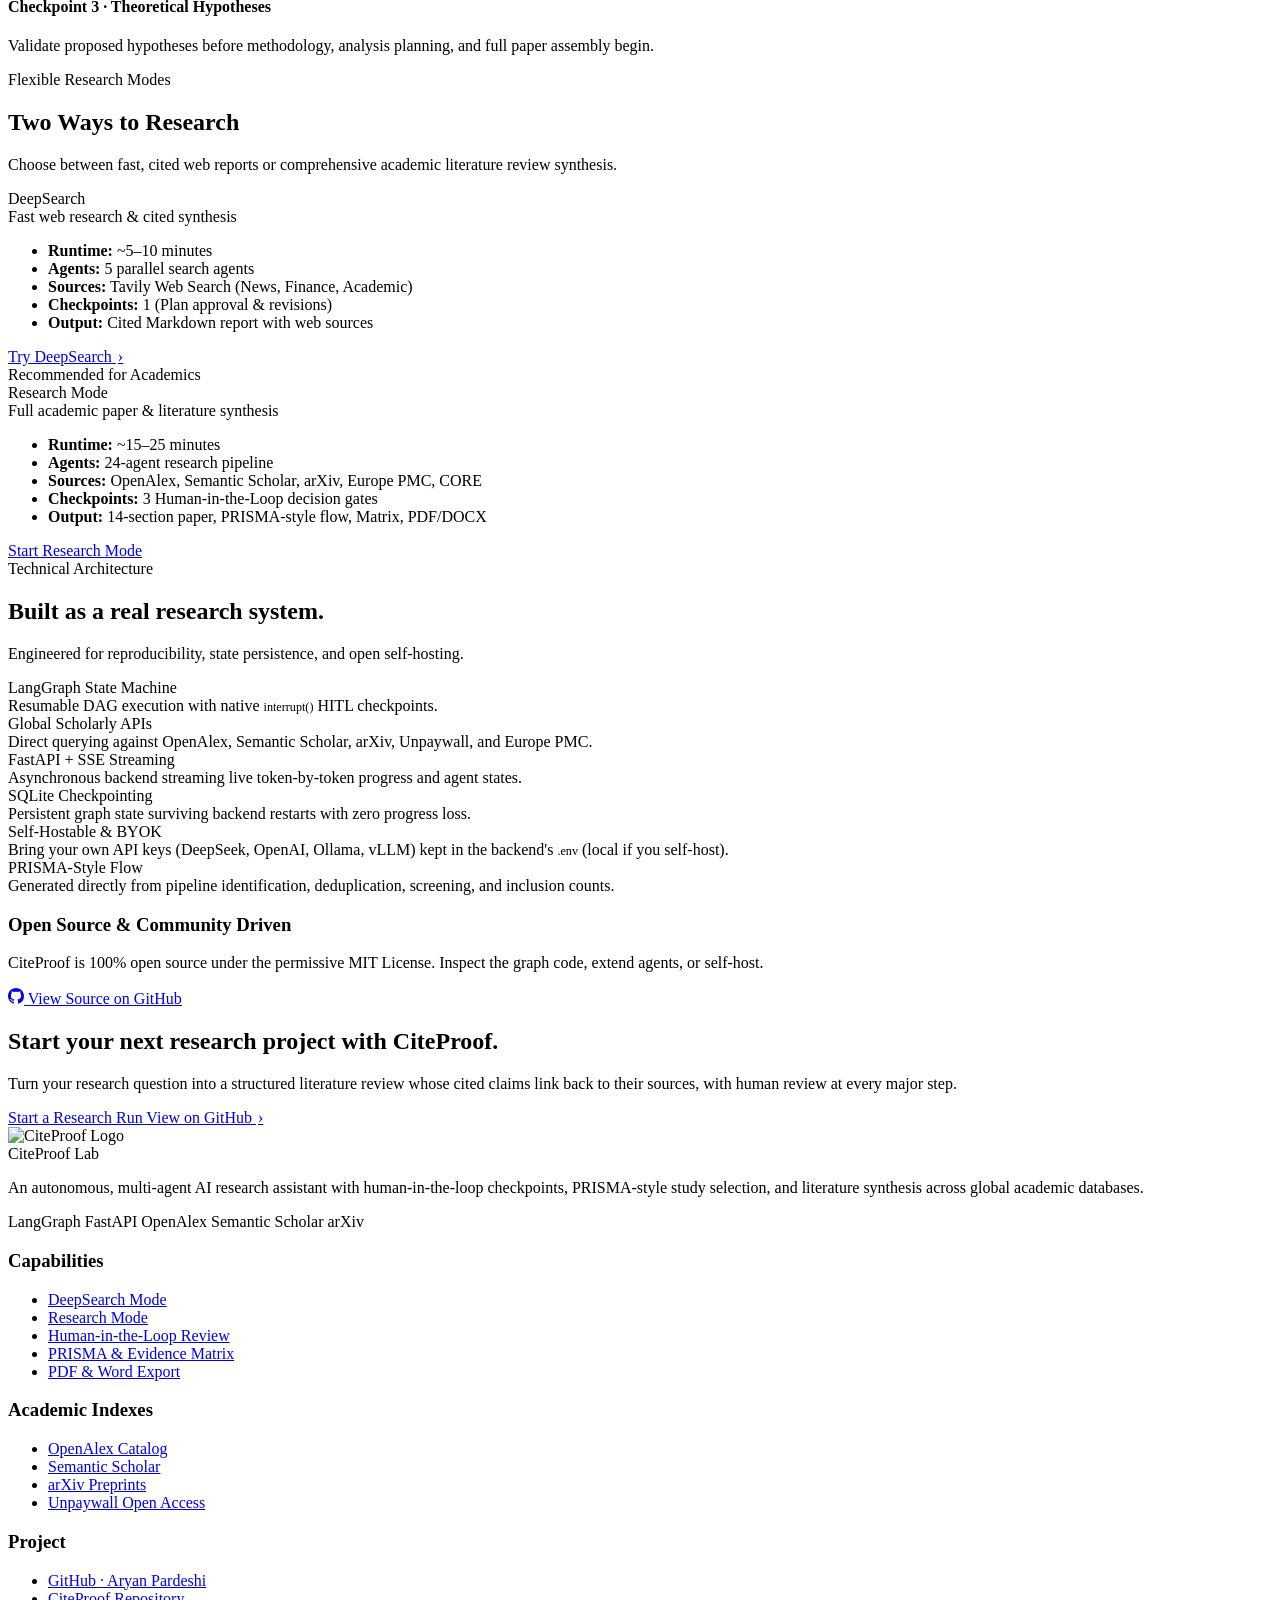
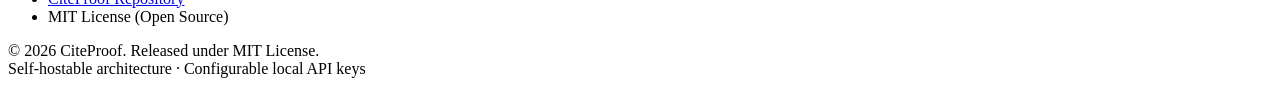
==== commit e5072aeb: "docs: rename the project to CiteProof and rewrite the README with a contents section" ====
--- a/frontend/index.html
+++ b/frontend/index.html
@@ -6,14 +6,14 @@
     <meta http-equiv="X-UA-Compatible" content="IE=edge">
 
     <!-- Primary SEO Meta Tags -->
-    <title>DeepResearch — Turn Research Questions into Literature Reviews</title>
-    <meta name="title" content="DeepResearch — Turn Research Questions into Literature Reviews">
-    <meta name="description" content="DeepResearch searches academic literature, screens papers, synthesizes evidence, checks citation references, and helps you build a structured research paper with human checkpoints.">
+    <title>CiteProof — Turn Research Questions into Literature Reviews</title>
+    <meta name="title" content="CiteProof — Turn Research Questions into Literature Reviews">
+    <meta name="description" content="CiteProof searches academic literature, screens papers, synthesizes evidence, checks citation references, and helps you build a structured research paper with human checkpoints.">
     <meta name="keywords" content="academic research AI, literature review generator, multi-agent academic research, PRISMA study selection, OpenAlex, Semantic Scholar, arXiv, citation resolution, LangGraph research">
     <meta name="author" content="Aryan Pardeshi">
     <meta name="creator" content="Aryan Pardeshi">
-    <meta name="publisher" content="DeepResearch Academic Lab">
-    <meta name="application-name" content="DeepResearch">
+    <meta name="publisher" content="CiteProof">
+    <meta name="application-name" content="CiteProof">
     <meta name="robots" content="index, follow, max-image-preview:large, max-snippet:-1, max-video-preview:-1">
     <link rel="canonical" href="https://deepresearch.dev/">
 
@@ -25,9 +25,9 @@
 
     <!-- Open Graph / Facebook / LinkedIn -->
     <meta property="og:type" content="website">
-    <meta property="og:site_name" content="DeepResearch">
-    <meta property="og:title" content="DeepResearch — Turn Research Questions into Literature Reviews">
-    <meta property="og:description" content="DeepResearch searches academic literature, screens papers, synthesizes evidence, checks citation references, and helps you build a structured research paper with human checkpoints.">
+    <meta property="og:site_name" content="CiteProof">
+    <meta property="og:title" content="CiteProof — Turn Research Questions into Literature Reviews">
+    <meta property="og:description" content="CiteProof searches academic literature, screens papers, synthesizes evidence, checks citation references, and helps you build a structured research paper with human checkpoints.">
     <meta property="og:url" content="https://deepresearch.dev/">
     <meta property="og:locale" content="en_US">
 
@@ -35,8 +35,8 @@
     <meta name="twitter:card" content="summary_large_image">
     <meta name="twitter:site" content="@AryanPardeshi">
     <meta name="twitter:creator" content="@AryanPardeshi">
-    <meta name="twitter:title" content="DeepResearch — Turn Research Questions into Literature Reviews">
-    <meta name="twitter:description" content="DeepResearch searches academic literature, screens papers, synthesizes evidence, checks citation references, and helps you build a structured research paper with human checkpoints.">
+    <meta name="twitter:title" content="CiteProof — Turn Research Questions into Literature Reviews">
+    <meta name="twitter:description" content="CiteProof searches academic literature, screens papers, synthesizes evidence, checks citation references, and helps you build a structured research paper with human checkpoints.">
 
     <!-- Schema.org JSON-LD Structured Data -->
     <script type="application/ld+json">
@@ -46,8 +46,8 @@
         {
           "@type": "SoftwareApplication",
           "@id": "https://deepresearch.dev/#software",
-          "name": "DeepResearch",
-          "alternateName": "DeepResearch Academic Lab",
+          "name": "CiteProof",
+          "alternateName": "CiteProof",
           "applicationCategory": "ResearchApplication, EducationalApplication",
           "operatingSystem": "All",
           "url": "https://deepresearch.dev/",
@@ -79,17 +79,17 @@
     <!-- Apple Global Navigation Bar -->
     <header class="landing-header" role="banner">
         <div class="header-container">
-            <a href="/" class="logo-brand" aria-label="DeepResearch Homepage">
-                <img src="/assets/logo.png" alt="DeepResearch Logo" class="brand-logo-img" width="32" height="32">
+            <a href="/" class="logo-brand" aria-label="CiteProof Homepage">
+                <img src="/assets/logo.png" alt="CiteProof Logo" class="brand-logo-img" width="32" height="32">
                 <div class="brand-text-col">
-                    <span class="brand-name">DeepResearch</span>
+                    <span class="brand-name">CiteProof</span>
                     <span class="brand-sub">Lab</span>
                 </div>
             </a>
 
             <nav class="nav-menu" id="nav-menu" role="navigation" aria-label="Main Navigation">
                 <a href="#example-paper" class="nav-link">Example Output</a>
-                <a href="#why-different" class="nav-link">Why DeepResearch</a>
+                <a href="#why-different" class="nav-link">Why CiteProof</a>
                 <a href="#workflow" class="nav-link">Capabilities</a>
                 <a href="#hitl" class="nav-link">Human Review</a>
                 <a href="#modes" class="nav-link">Modes</a>
@@ -97,7 +97,7 @@
             </nav>
 
             <div class="nav-actions">
-                <a href="https://github.com/Aryan-Pardeshi/DeepResearch_AI" target="_blank" rel="noopener noreferrer" class="btn-gh-stars" title="View repository on GitHub">
+                <a href="https://github.com/Aryan-Pardeshi/CiteProof" target="_blank" rel="noopener noreferrer" class="btn-gh-stars" title="View repository on GitHub">
                     <svg viewBox="0 0 16 16" width="14" height="14" fill="currentColor" aria-hidden="true"><path d="M8 0C3.58 0 0 3.58 0 8c0 3.54 2.29 6.53 5.47 7.59.4.07.55-.17.55-.38 0-.19-.01-.82-.01-1.49-2.01.37-2.53-.49-2.69-.94-.09-.23-.48-.94-.82-1.13-.28-.15-.68-.52-.01-.53.63-.01 1.08.58 1.23.82.72 1.21 1.87.87 2.33.66.07-.52.28-.87.51-1.07-1.78-.2-3.64-.89-3.64-3.95 0-.87.31-1.59.82-2.15-.08-.2-.36-1.02.08-2.12 0 0 .67-.21 2.2.82.64-.18 1.32-.27 2-.27s1.36.09 2 .27c1.53-1.04 2.2-.82 2.2-.82.44 1.1.16 1.92.08 2.12.51.56.82 1.27.82 2.15 0 3.07-1.87 3.75-3.65 3.95.29.25.54.73.54 1.48 0 1.07-.01 1.93-.01 2.2 0 .21.15.46.55.38A8.012 8.012 0 0 0 16 8c0-4.42-3.58-8-8-8Z"/></svg>
                     <span>GitHub</span>
                     <span class="gh-star-count-badge">35</span>
@@ -244,7 +244,7 @@
                                         <div>
                                             <div class="paper-mock-title" id="paper-mock-title">Mitigating Hallucinations in Large Language Models: A Systematic Literature Review</div>
                                             <div class="paper-mock-meta" id="paper-mock-meta">
-                                                <span>DeepResearch Synthesis</span> • <span>31 Included Studies</span> • <span>Indexed via Crossref, PubMed, OpenAlex &amp; arXiv</span>
+                                                <span>CiteProof Synthesis</span> • <span>31 Included Studies</span> • <span>Indexed via Crossref, PubMed, OpenAlex &amp; arXiv</span>
                                             </div>
                                         </div>
                                     </div>
@@ -420,7 +420,7 @@
                     <span class="section-eyebrow">Designed Around the Research Process</span>
                     <h2 class="section-title">Research shouldn't be a black box.</h2>
                     <p class="section-desc">
-                        Traditional AI chatbots give you a one-shot answer from unseen training data. DeepResearch executes a structured, source-traceable research process with human review at every stage.
+                        Traditional AI chatbots give you a one-shot answer from unseen training data. CiteProof executes a structured, source-traceable research process with human review at every stage.
                     </p>
                 </div>
 
@@ -439,10 +439,10 @@
                         </ul>
                     </div>
 
-                    <!-- Column 2: DeepResearch -->
+                    <!-- Column 2: CiteProof -->
                     <div class="comparison-card deepresearch-ai card-specular-glow apple-scroll-reveal delay-2">
                         <div class="comp-card-header">
-                            <div class="comp-badge good">DeepResearch</div>
+                            <div class="comp-badge good">CiteProof</div>
                             <h3 class="comp-title">Multi-Stage Evidence Pipeline</h3>
                         </div>
                         <ul class="comp-list">
@@ -545,7 +545,7 @@
                         <span class="section-eyebrow">Human-In-The-Loop</span>
                         <h2>AI does the heavy research.<br>You make the decisions.</h2>
                         <p>
-                            DeepResearch uses LangGraph state gates to pause at three strategic checkpoints. Review findings, refine queries in natural language, or steer hypotheses before the pipeline proceeds.
+                            CiteProof uses LangGraph state gates to pause at three strategic checkpoints. Review findings, refine queries in natural language, or steer hypotheses before the pipeline proceeds.
                         </p>
                         <p>
                             The system never commits to downstream synthesis without your explicit approval.
@@ -714,9 +714,9 @@
                 <div class="github-open-source-banner card-specular-glow apple-scroll-reveal delay-2">
                     <div class="gh-banner-left">
                         <h3>Open Source &amp; Community Driven</h3>
-                        <p>DeepResearch is 100% open source under the permissive MIT License. Inspect the graph code, extend agents, or self-host.</p>
-                    </div>
-                    <a href="https://github.com/Aryan-Pardeshi/DeepResearch_AI" target="_blank" rel="noopener noreferrer" class="btn-primary btn-lg">
+                        <p>CiteProof is 100% open source under the permissive MIT License. Inspect the graph code, extend agents, or self-host.</p>
+                    </div>
+                    <a href="https://github.com/Aryan-Pardeshi/CiteProof" target="_blank" rel="noopener noreferrer" class="btn-primary btn-lg">
                         <svg viewBox="0 0 16 16" width="16" height="16" fill="currentColor" aria-hidden="true"><path d="M8 0C3.58 0 0 3.58 0 8c0 3.54 2.29 6.53 5.47 7.59.4.07.55-.17.55-.38 0-.19-.01-.82-.01-1.49-2.01.37-2.53-.49-2.69-.94-.09-.23-.48-.94-.82-1.13-.28-.15-.68-.52-.01-.53.63-.01 1.08.58 1.23.82.72 1.21 1.87.87 2.33.66.07-.52.28-.87.51-1.07-1.78-.2-3.64-.89-3.64-3.95 0-.87.31-1.59.82-2.15-.08-.2-.36-1.02.08-2.12 0 0 .67-.21 2.2.82.64-.18 1.32-.27 2-.27s1.36.09 2 .27c1.53-1.04 2.2-.82 2.2-.82.44 1.1.16 1.92.08 2.12.51.56.82 1.27.82 2.15 0 3.07-1.87 3.75-3.65 3.95.29.25.54.73.54 1.48 0 1.07-.01 1.93-.01 2.2 0 .21.15.46.55.38A8.012 8.012 0 0 0 16 8c0-4.42-3.58-8-8-8Z"/></svg>
                         <span>View Source on GitHub</span>
                     </a>
@@ -731,7 +731,7 @@
         <section class="cta-section">
             <div class="container">
                 <div class="cta-box-card card-specular-glow apple-scroll-reveal">
-                    <h2 class="cta-title">Start your next research project with DeepResearch.</h2>
+                    <h2 class="cta-title">Start your next research project with CiteProof.</h2>
                     <p class="cta-subtitle">
                         Turn your research question into a structured literature review whose cited claims link back to their sources, with human review at every major step.
                     </p>
@@ -740,7 +740,7 @@
                             <span>Start a Research Run</span>
                             <i data-lucide="arrow-right" style="width: 16px; height: 16px;"></i>
                         </a>
-                        <a href="https://github.com/Aryan-Pardeshi/DeepResearch_AI" target="_blank" rel="noopener noreferrer" class="btn-secondary btn-lg">
+                        <a href="https://github.com/Aryan-Pardeshi/CiteProof" target="_blank" rel="noopener noreferrer" class="btn-secondary btn-lg">
                             <span>View on GitHub</span>
                             <span style="margin-left: 2px;">›</span>
                         </a>
@@ -759,9 +759,9 @@
             <div class="footer-grid">
                 <div class="footer-brand-col">
                     <div class="logo-brand">
-                        <img src="/assets/logo.png" alt="DeepResearch Logo" class="brand-logo-img footer-logo-img" width="32" height="32">
+                        <img src="/assets/logo.png" alt="CiteProof Logo" class="brand-logo-img footer-logo-img" width="32" height="32">
                         <div class="brand-text-col">
-                            <span class="brand-name">DeepResearch</span>
+                            <span class="brand-name">CiteProof</span>
                             <span class="brand-sub">Lab</span>
                         </div>
                     </div>
@@ -802,14 +802,14 @@
                     <h3 class="footer-heading">Project</h3>
                     <ul class="footer-links">
                         <li><a href="https://github.com/Aryan-Pardeshi" target="_blank" rel="noopener noreferrer">GitHub · Aryan Pardeshi</a></li>
-                        <li><a href="https://github.com/Aryan-Pardeshi/DeepResearch_AI" target="_blank" rel="noopener noreferrer">DeepResearch Repository</a></li>
+                        <li><a href="https://github.com/Aryan-Pardeshi/CiteProof" target="_blank" rel="noopener noreferrer">CiteProof Repository</a></li>
                         <li><span>MIT License (Open Source)</span></li>
                     </ul>
                 </div>
             </div>
 
             <div class="footer-bottom-bar">
-                <div>&copy; 2026 DeepResearch Academic Lab. Released under MIT License.</div>
+                <div>&copy; 2026 CiteProof. Released under MIT License.</div>
                 <div>Self-hostable architecture · Configurable local API keys</div>
             </div>
         </div>
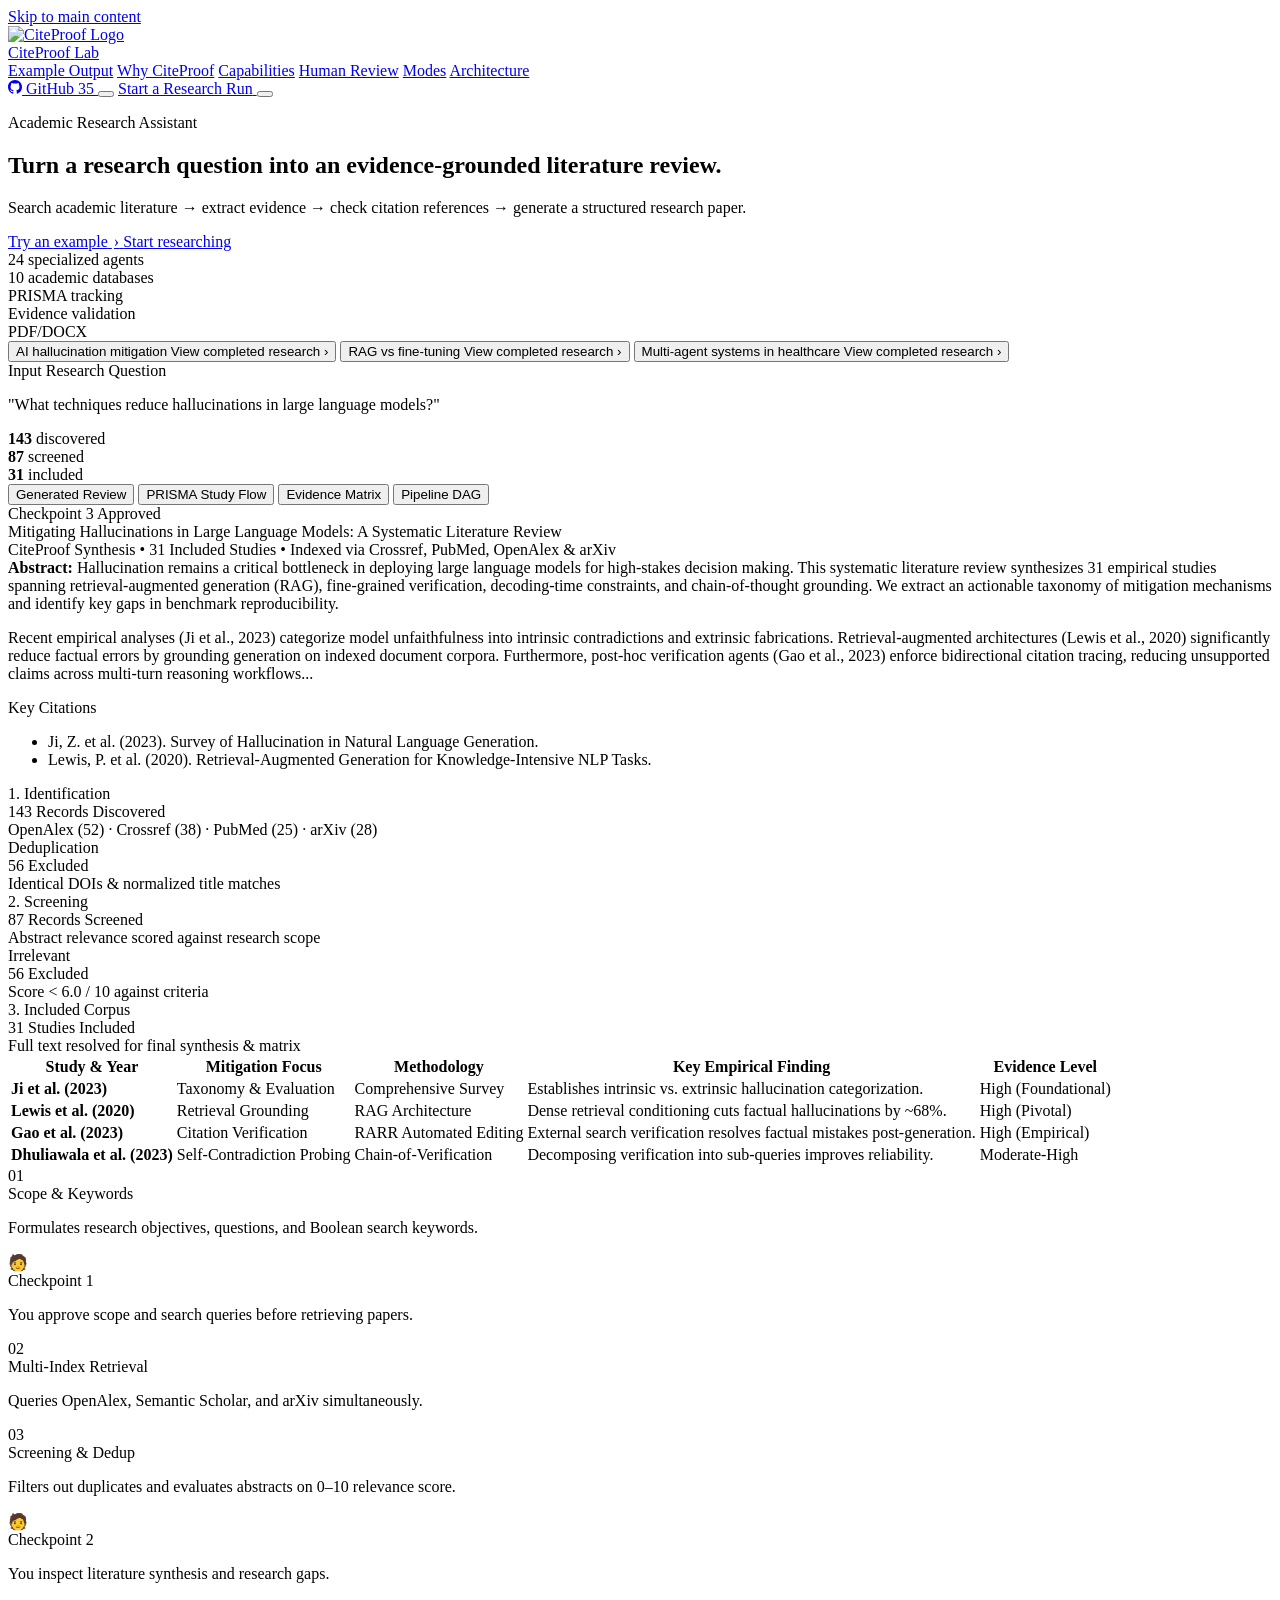
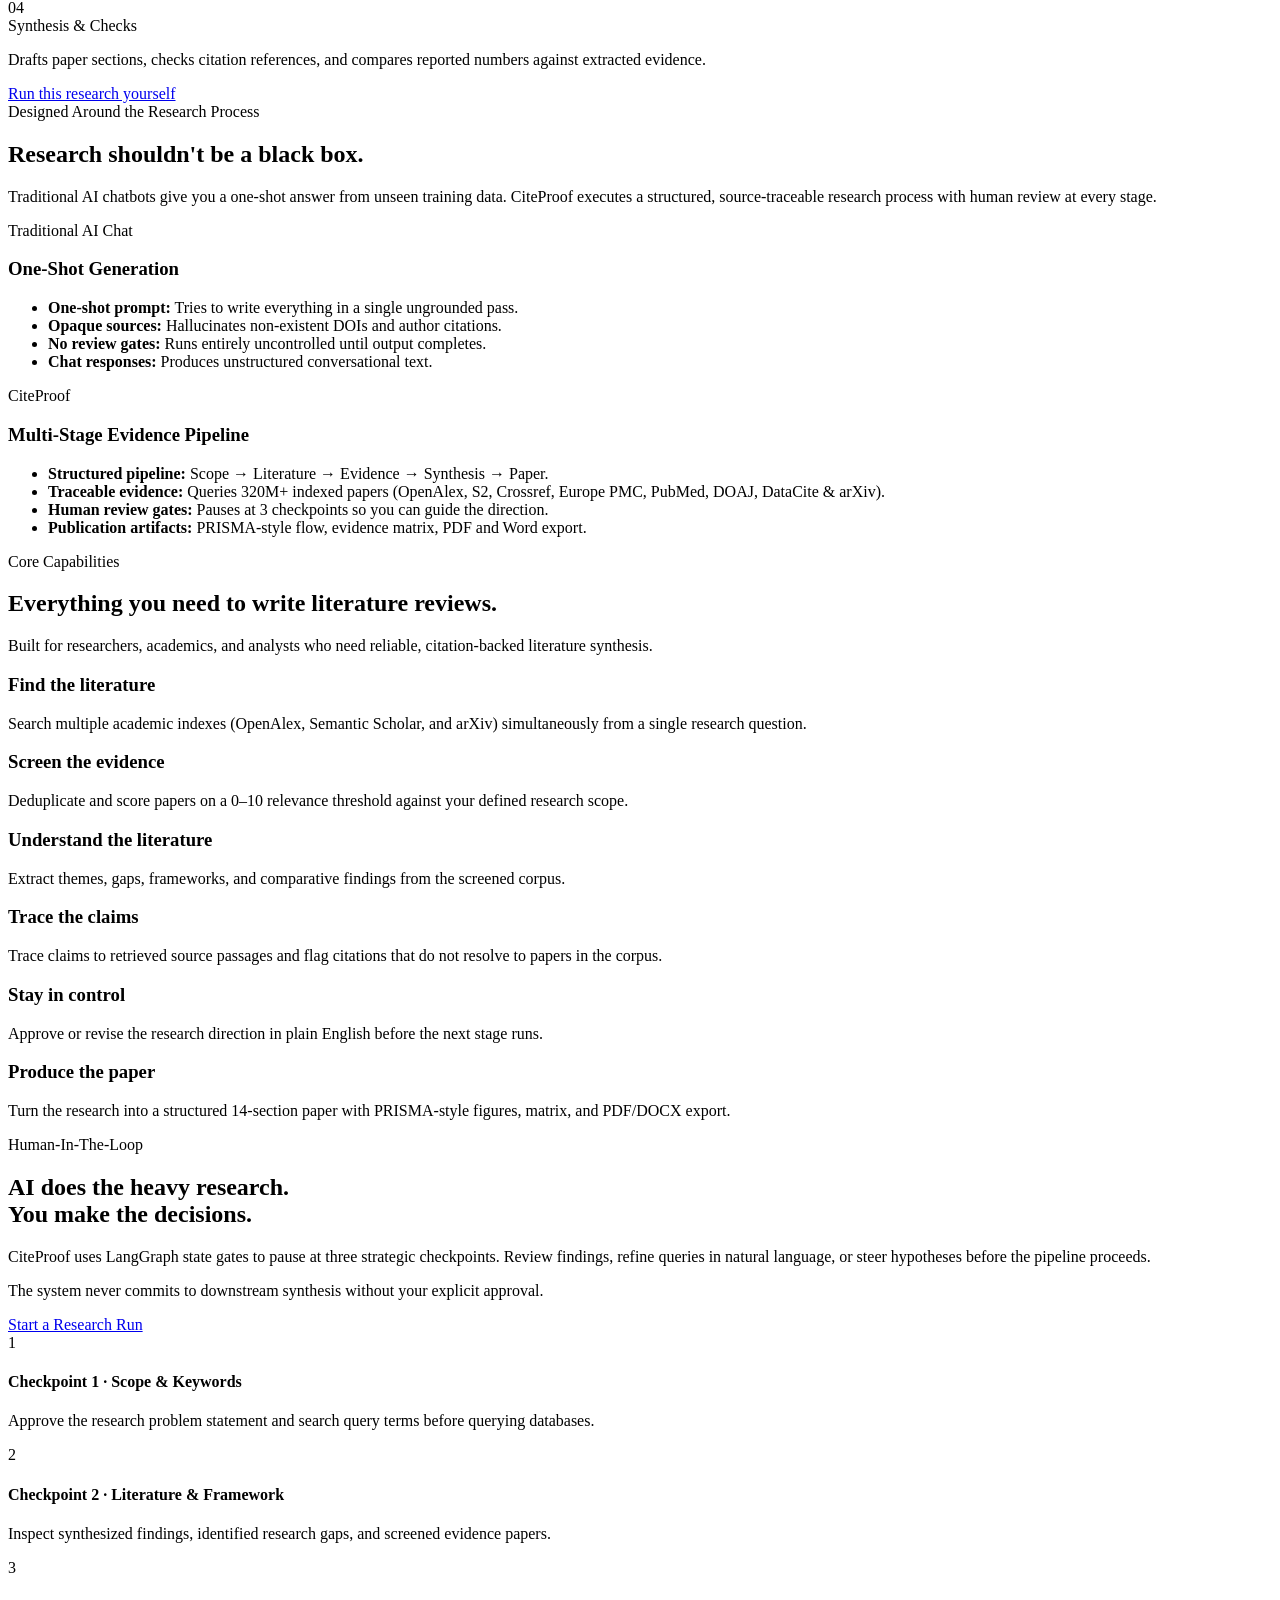
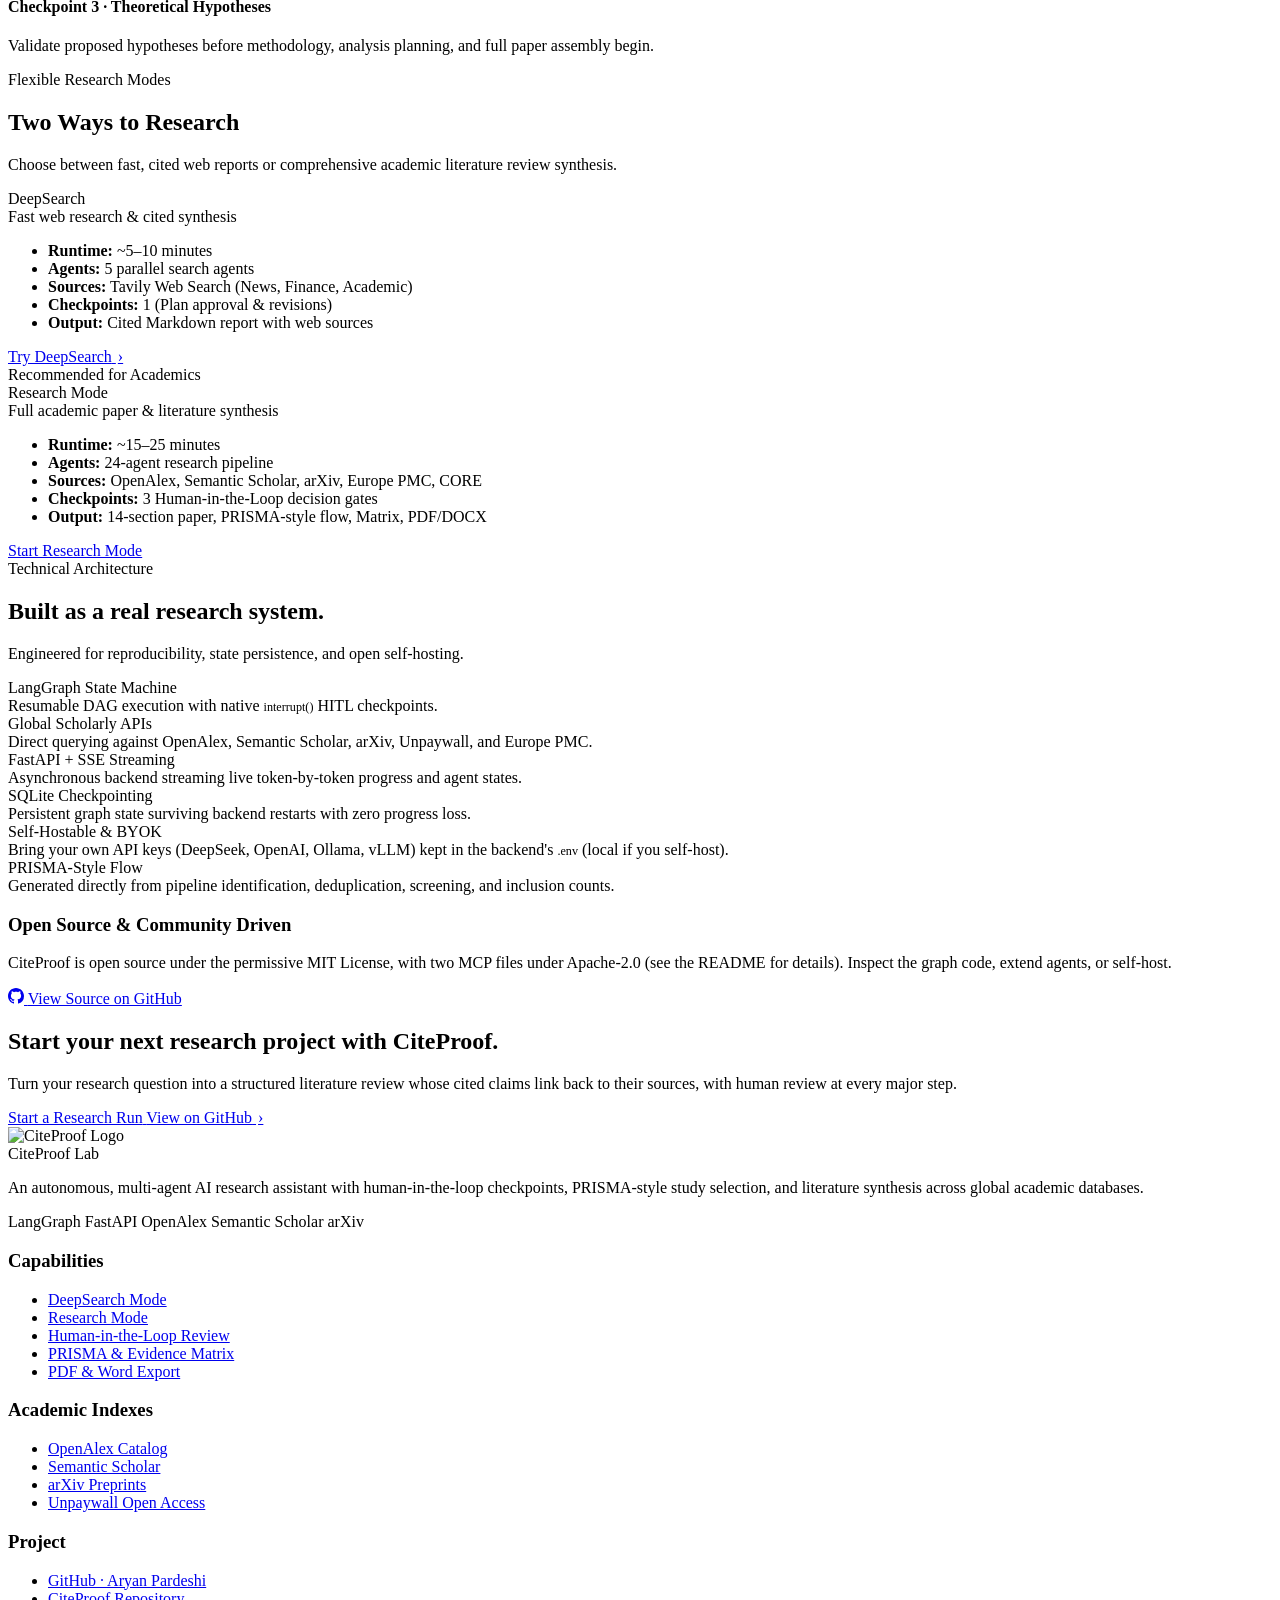
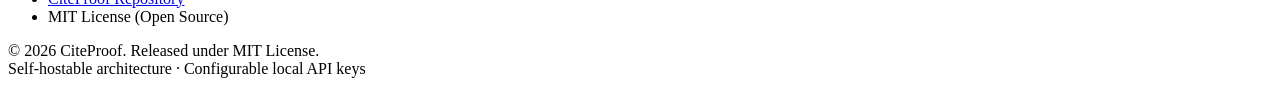
==== commit e4a4553c: "fix(mcp): escape bundle text, protect review data in the bundle script, ship licences, qualify the M" ====
--- a/frontend/index.html
+++ b/frontend/index.html
@@ -714,7 +714,7 @@
                 <div class="github-open-source-banner card-specular-glow apple-scroll-reveal delay-2">
                     <div class="gh-banner-left">
                         <h3>Open Source &amp; Community Driven</h3>
-                        <p>CiteProof is 100% open source under the permissive MIT License. Inspect the graph code, extend agents, or self-host.</p>
+                        <p>CiteProof is open source under the permissive MIT License, with two MCP files under Apache-2.0 (see the README for details). Inspect the graph code, extend agents, or self-host.</p>
                     </div>
                     <a href="https://github.com/Aryan-Pardeshi/CiteProof" target="_blank" rel="noopener noreferrer" class="btn-primary btn-lg">
                         <svg viewBox="0 0 16 16" width="16" height="16" fill="currentColor" aria-hidden="true"><path d="M8 0C3.58 0 0 3.58 0 8c0 3.54 2.29 6.53 5.47 7.59.4.07.55-.17.55-.38 0-.19-.01-.82-.01-1.49-2.01.37-2.53-.49-2.69-.94-.09-.23-.48-.94-.82-1.13-.28-.15-.68-.52-.01-.53.63-.01 1.08.58 1.23.82.72 1.21 1.87.87 2.33.66.07-.52.28-.87.51-1.07-1.78-.2-3.64-.89-3.64-3.95 0-.87.31-1.59.82-2.15-.08-.2-.36-1.02.08-2.12 0 0 .67-.21 2.2.82.64-.18 1.32-.27 2-.27s1.36.09 2 .27c1.53-1.04 2.2-.82 2.2-.82.44 1.1.16 1.92.08 2.12.51.56.82 1.27.82 2.15 0 3.07-1.87 3.75-3.65 3.95.29.25.54.73.54 1.48 0 1.07-.01 1.93-.01 2.2 0 .21.15.46.55.38A8.012 8.012 0 0 0 16 8c0-4.42-3.58-8-8-8Z"/></svg>
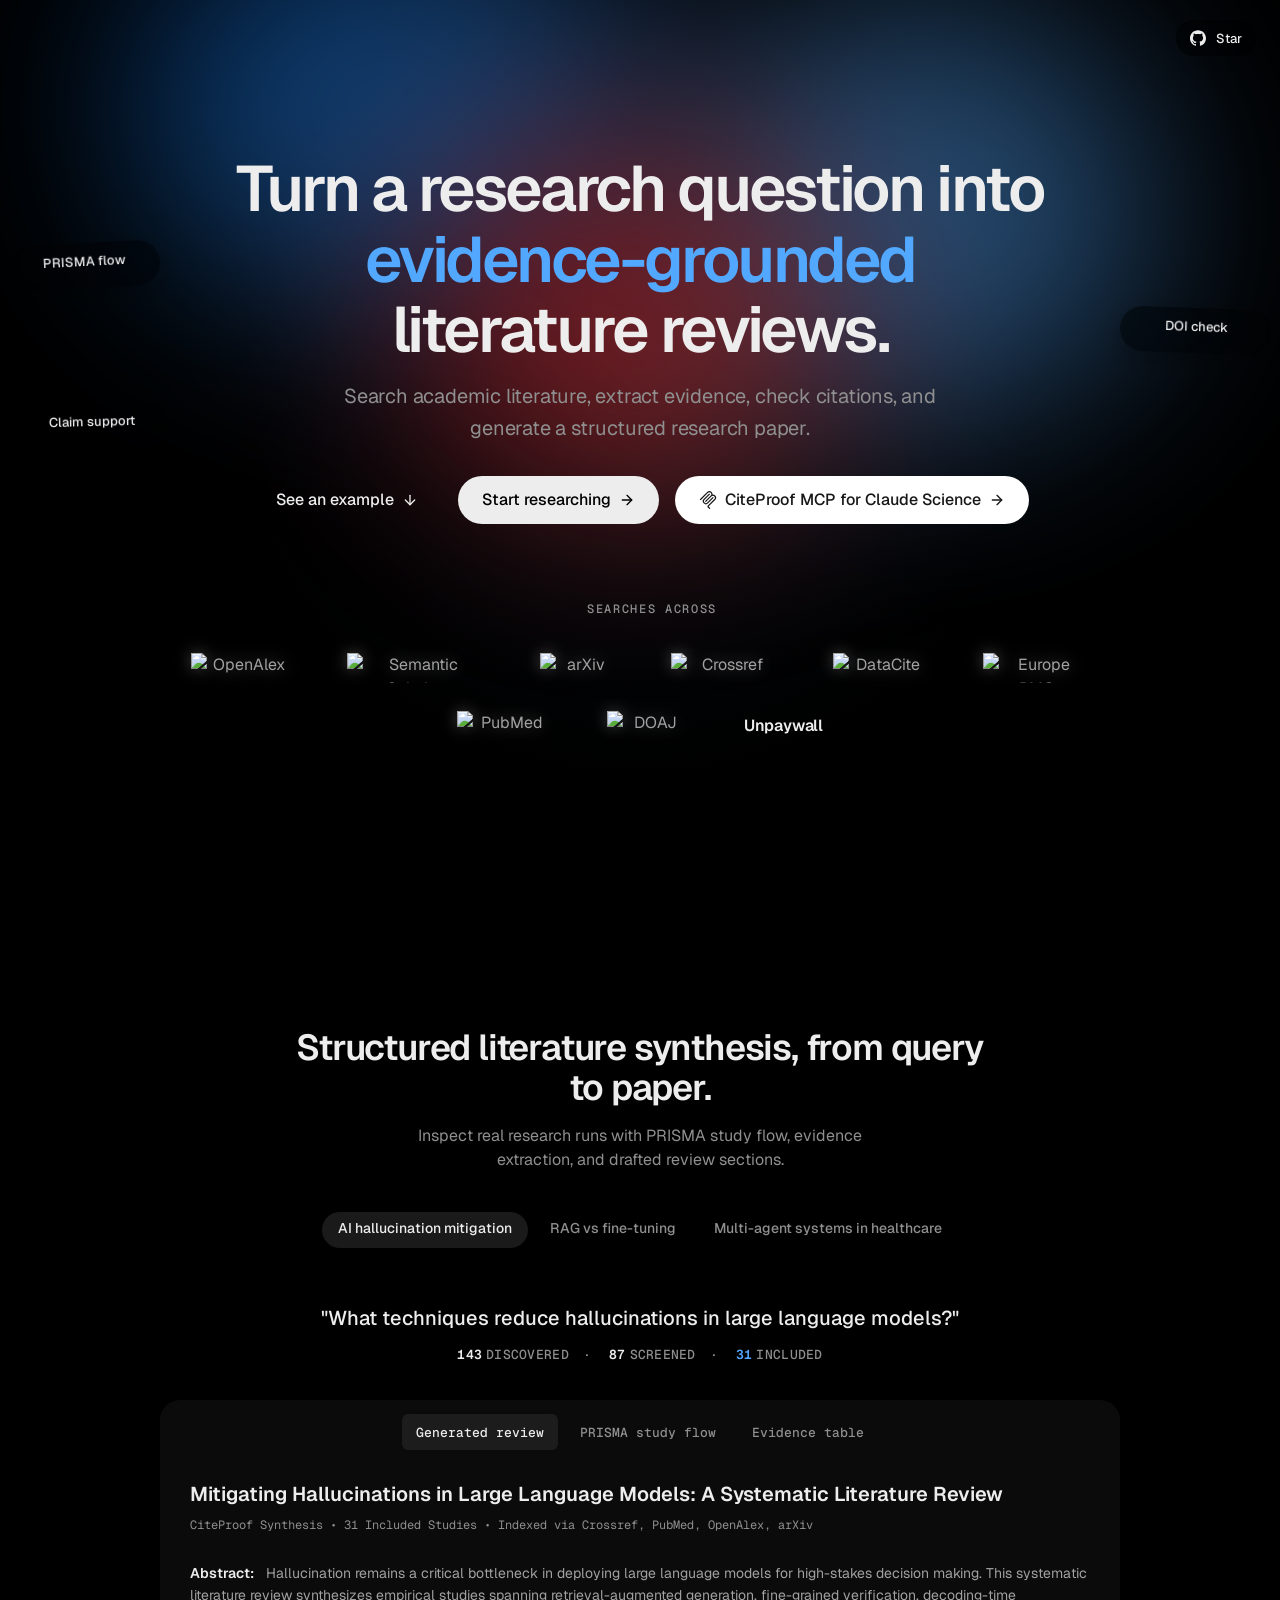
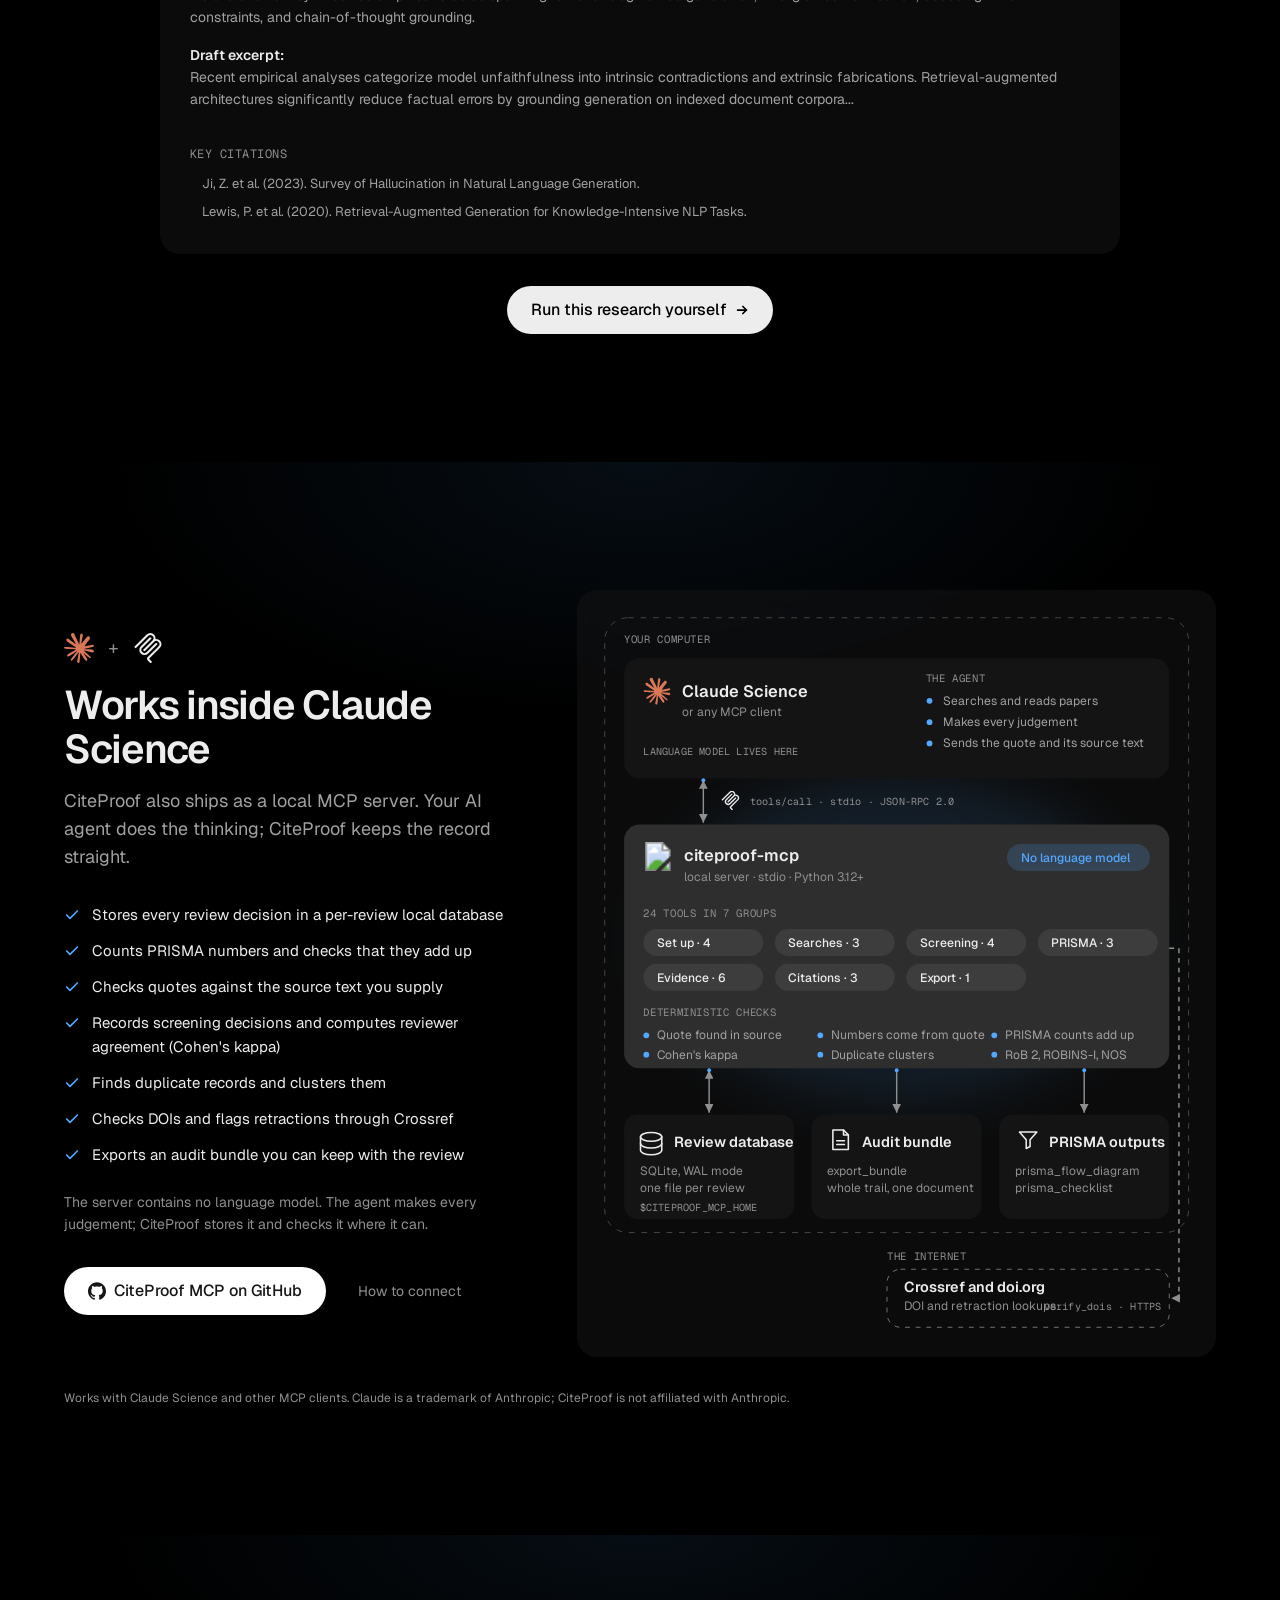
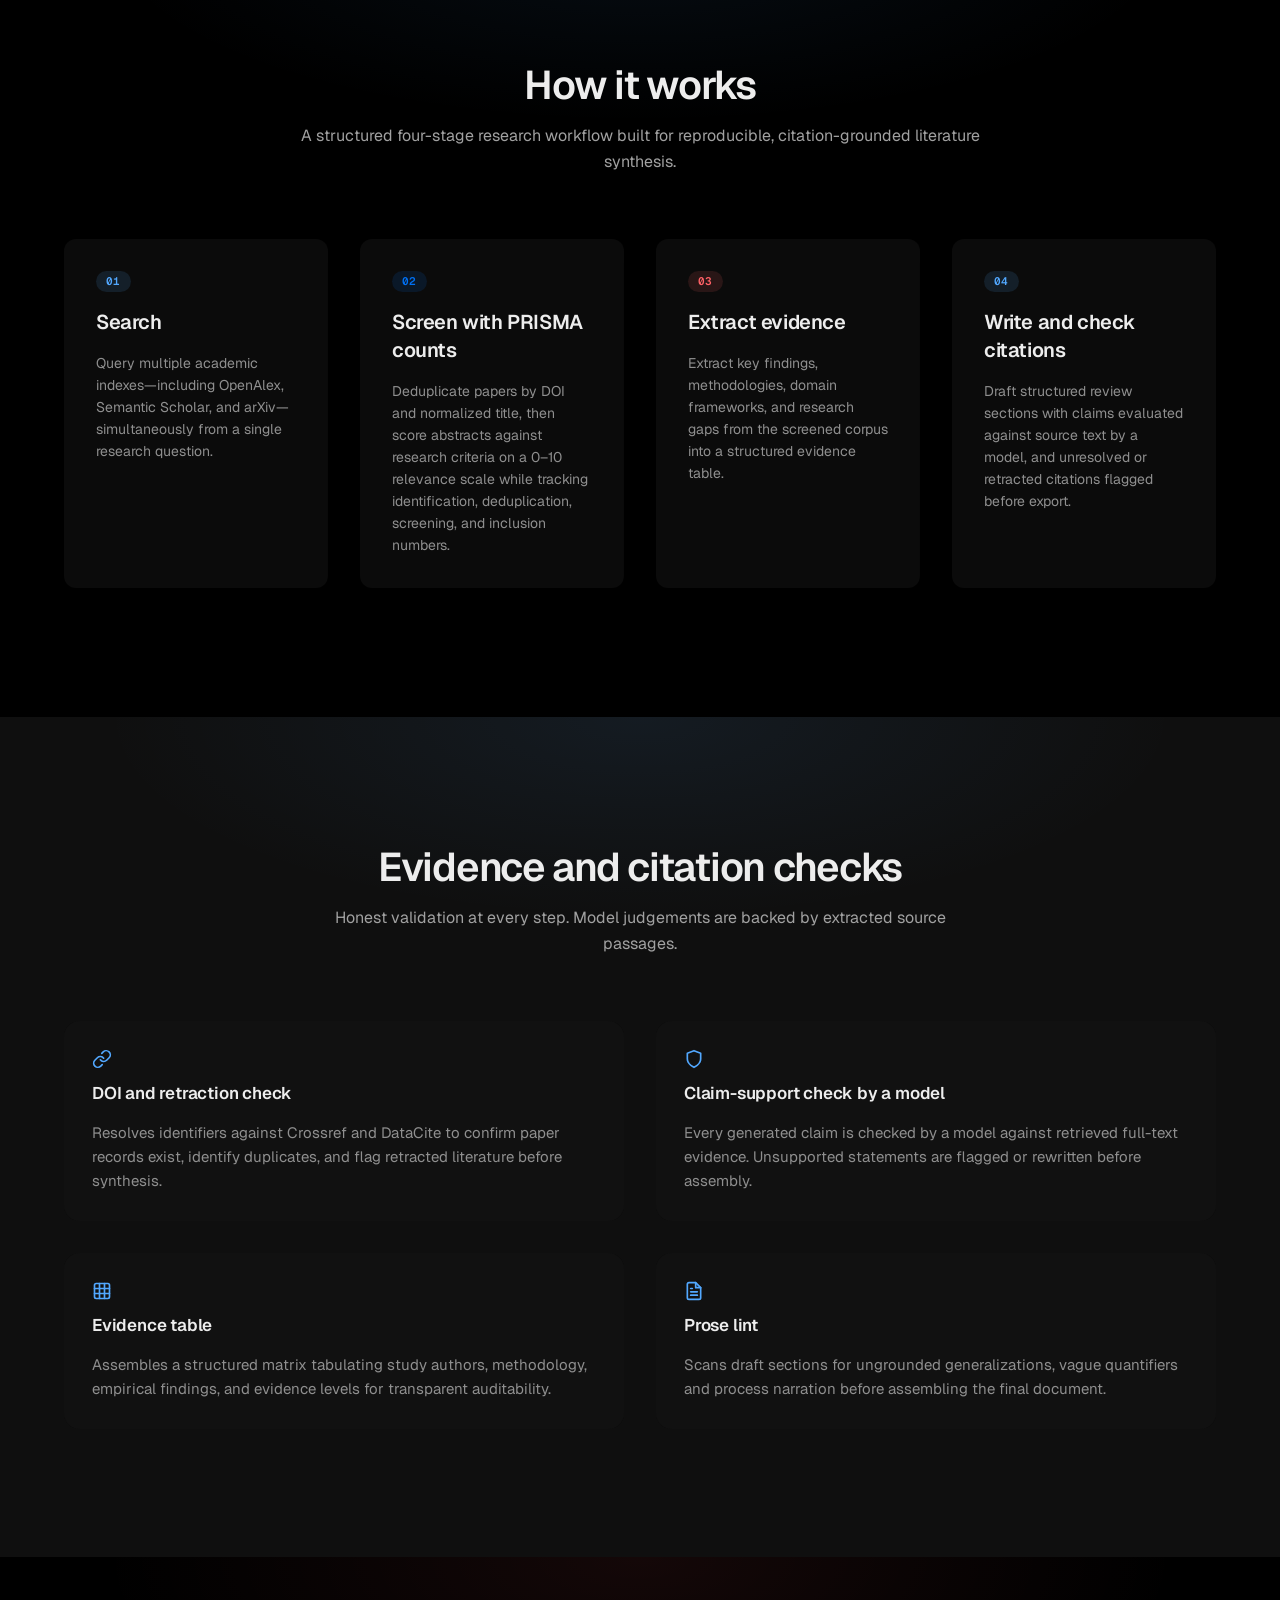
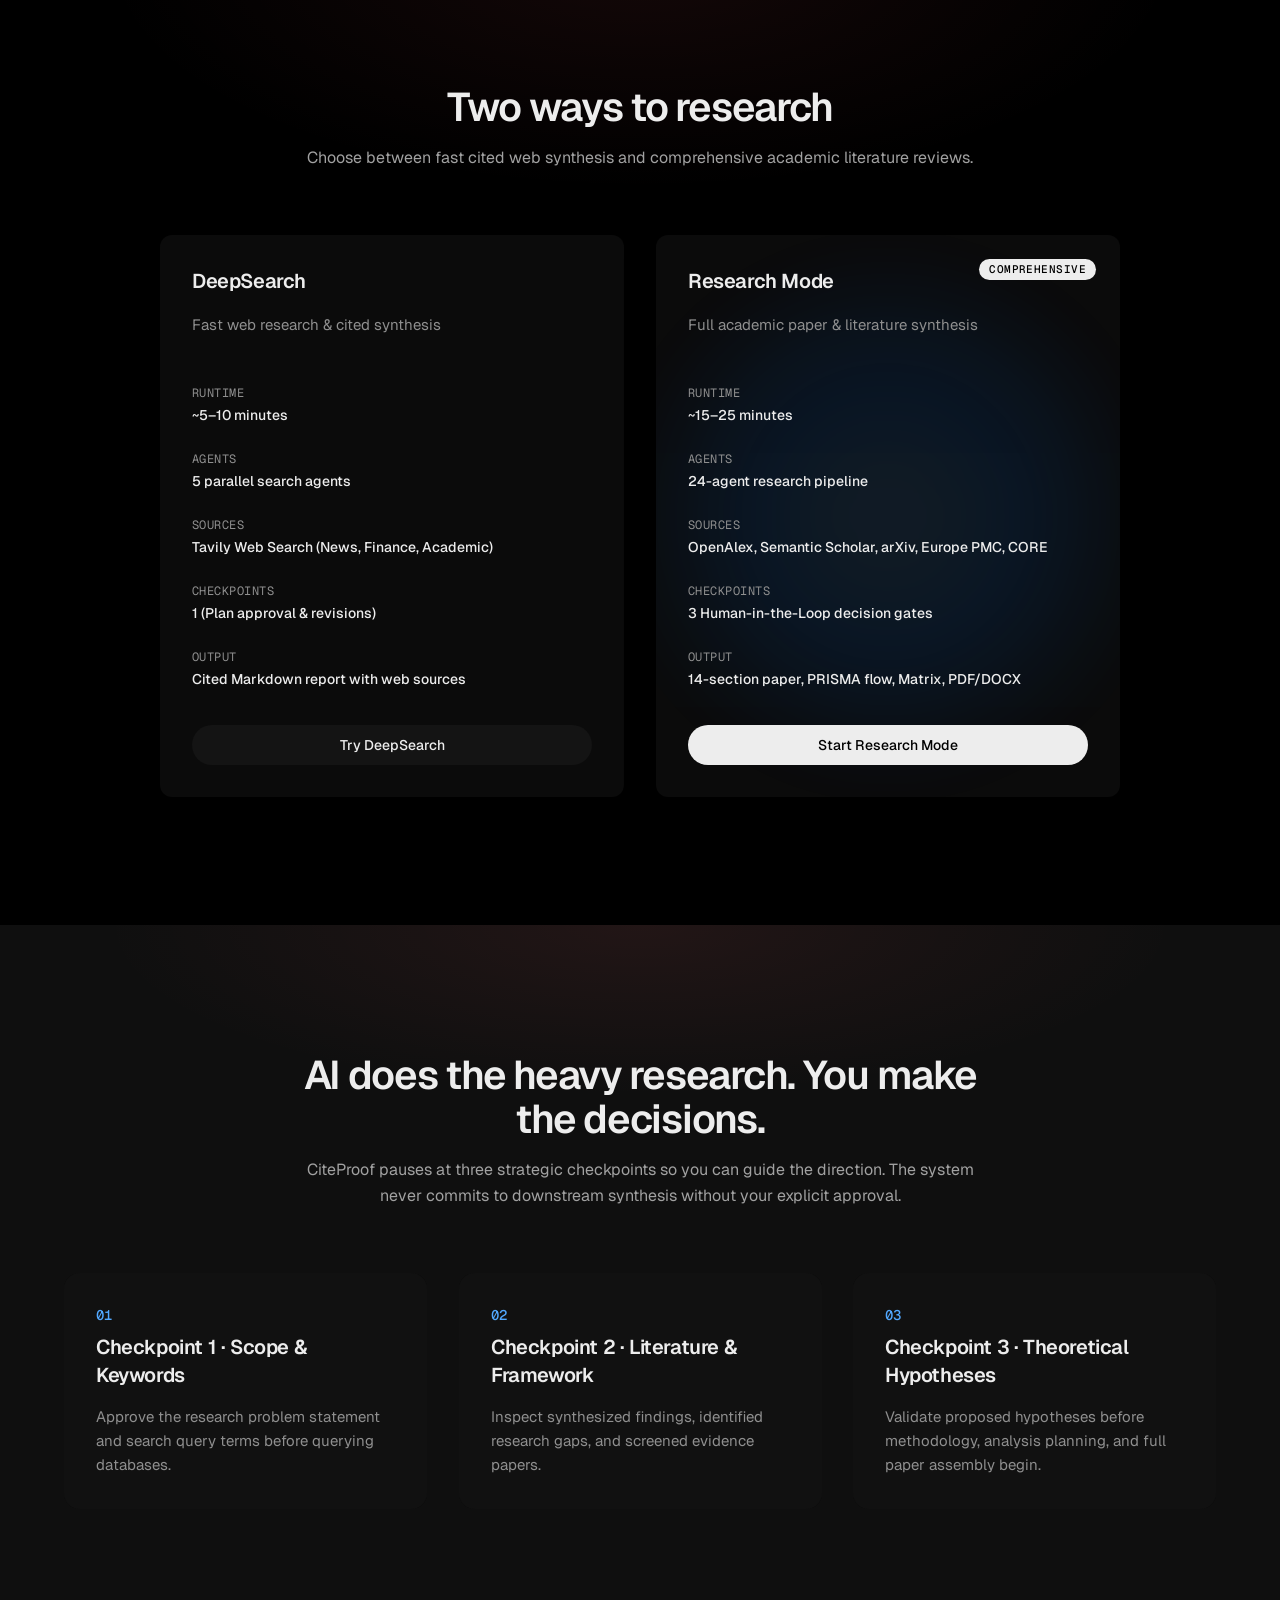
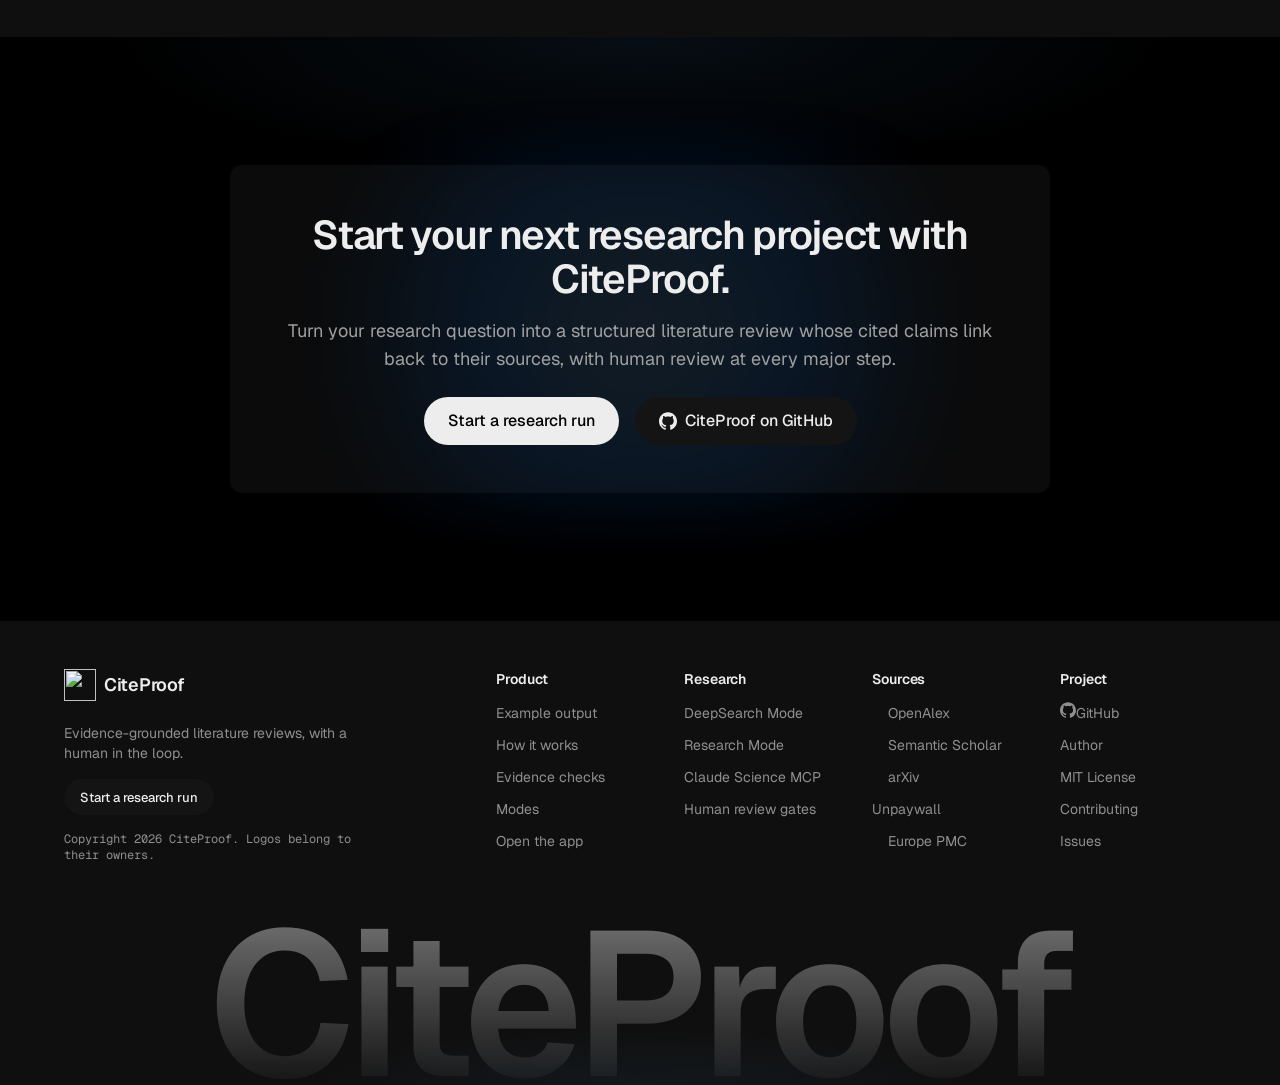
==== commit f30ddd8b: "feat(frontend): redesign landing page" ====
--- a/frontend/index.html
+++ b/frontend/index.html
@@ -1,821 +1,1102 @@
 <!DOCTYPE html>
 <html lang="en" dir="ltr">
 <head>
-    <meta charset="UTF-8">
-    <meta name="viewport" content="width=device-width, initial-scale=1.0, maximum-scale=5.0">
-    <meta http-equiv="X-UA-Compatible" content="IE=edge">
-
-    <!-- Primary SEO Meta Tags -->
-    <title>CiteProof — Turn Research Questions into Literature Reviews</title>
-    <meta name="title" content="CiteProof — Turn Research Questions into Literature Reviews">
-    <meta name="description" content="CiteProof searches academic literature, screens papers, synthesizes evidence, checks citation references, and helps you build a structured research paper with human checkpoints.">
-    <meta name="keywords" content="academic research AI, literature review generator, multi-agent academic research, PRISMA study selection, OpenAlex, Semantic Scholar, arXiv, citation resolution, LangGraph research">
-    <meta name="author" content="Aryan Pardeshi">
-    <meta name="creator" content="Aryan Pardeshi">
-    <meta name="publisher" content="CiteProof">
-    <meta name="application-name" content="CiteProof">
-    <meta name="robots" content="index, follow, max-image-preview:large, max-snippet:-1, max-video-preview:-1">
-    <link rel="canonical" href="https://deepresearch.dev/">
-
-    <!-- PWA, Theme & Mobile Optimization -->
-    <meta name="theme-color" content="#000000" media="(prefers-color-scheme: dark)">
-    <meta name="theme-color" content="#ffffff" media="(prefers-color-scheme: light)">
-    <meta name="color-scheme" content="dark light">
-    <link rel="manifest" href="site.webmanifest">
-
-    <!-- Open Graph / Facebook / LinkedIn -->
-    <meta property="og:type" content="website">
-    <meta property="og:site_name" content="CiteProof">
-    <meta property="og:title" content="CiteProof — Turn Research Questions into Literature Reviews">
-    <meta property="og:description" content="CiteProof searches academic literature, screens papers, synthesizes evidence, checks citation references, and helps you build a structured research paper with human checkpoints.">
-    <meta property="og:url" content="https://deepresearch.dev/">
-    <meta property="og:locale" content="en_US">
-
-    <!-- Twitter Card -->
-    <meta name="twitter:card" content="summary_large_image">
-    <meta name="twitter:site" content="@AryanPardeshi">
-    <meta name="twitter:creator" content="@AryanPardeshi">
-    <meta name="twitter:title" content="CiteProof — Turn Research Questions into Literature Reviews">
-    <meta name="twitter:description" content="CiteProof searches academic literature, screens papers, synthesizes evidence, checks citation references, and helps you build a structured research paper with human checkpoints.">
-
-    <!-- Schema.org JSON-LD Structured Data -->
-    <script type="application/ld+json">
-    {
-      "@context": "https://schema.org",
-      "@graph": [
-        {
-          "@type": "SoftwareApplication",
-          "@id": "https://deepresearch.dev/#software",
-          "name": "CiteProof",
-          "alternateName": "CiteProof",
-          "applicationCategory": "ResearchApplication, EducationalApplication",
-          "operatingSystem": "All",
-          "url": "https://deepresearch.dev/",
-          "description": "An open-source multi-agent academic research assistant that synthesizes literature reviews, checks citation references, builds PRISMA-style selection flows, and generates complete papers with human-in-the-loop checkpoints.",
-          "author": {
-            "@type": "Person",
-            "name": "Aryan Pardeshi",
-            "url": "https://github.com/Aryan-Pardeshi"
-          },
-          "offers": {
-            "@type": "Offer",
-            "price": "0",
-            "priceCurrency": "USD"
-          }
+  <meta charset="UTF-8">
+  <meta name="viewport" content="width=device-width, initial-scale=1.0">
+  <meta http-equiv="X-UA-Compatible" content="IE=edge">
+
+  <!-- Primary SEO Meta Tags -->
+  <title>CiteProof — Turn Research Questions into Literature Reviews</title>
+  <meta name="title" content="CiteProof — Turn Research Questions into Literature Reviews">
+  <meta name="description" content="CiteProof searches academic literature, screens papers, synthesizes evidence, checks that citations resolve to the retrieved corpus, and helps you build a structured research paper with human checkpoints.">
+  <meta name="keywords" content="academic research AI, literature review generator, multi-agent academic research, PRISMA study selection, OpenAlex, Semantic Scholar, arXiv, citation checking, LangGraph research">
+  <meta name="author" content="Aryan Pardeshi">
+  <meta name="creator" content="Aryan Pardeshi">
+  <meta name="publisher" content="CiteProof">
+  <meta name="application-name" content="CiteProof">
+  <meta name="robots" content="index, follow, max-image-preview:large, max-snippet:-1, max-video-preview:-1">
+  <link rel="canonical" href="https://deepresearch.dev/">
+
+  <!-- PWA, Theme & Mobile Optimization -->
+  <meta name="theme-color" content="#000000" media="(prefers-color-scheme: dark)">
+  <meta name="theme-color" content="#ffffff" media="(prefers-color-scheme: light)">
+  <meta name="color-scheme" content="dark light">
+  <link rel="manifest" href="site.webmanifest">
+
+  <!-- Open Graph / Facebook / LinkedIn -->
+  <meta property="og:type" content="website">
+  <meta property="og:site_name" content="CiteProof">
+  <meta property="og:title" content="CiteProof — Turn Research Questions into Literature Reviews">
+  <meta property="og:description" content="CiteProof searches academic literature, screens papers, synthesizes evidence, checks that citations resolve to the retrieved corpus, and helps you build a structured research paper with human checkpoints.">
+  <meta property="og:url" content="https://deepresearch.dev/">
+  <meta property="og:image" content="https://deepresearch.dev/assets/logo.png">
+  <meta property="og:image:alt" content="CiteProof">
+  <meta property="og:image:width" content="512">
+  <meta property="og:image:height" content="512">
+  <meta property="og:locale" content="en_US">
+
+  <!-- Twitter Card -->
+  <meta name="twitter:card" content="summary_large_image">
+  <meta name="twitter:site" content="@AryanPardeshi">
+  <meta name="twitter:creator" content="@AryanPardeshi">
+  <meta name="twitter:title" content="CiteProof — Turn Research Questions into Literature Reviews">
+  <meta name="twitter:description" content="CiteProof searches academic literature, screens papers, synthesizes evidence, checks that citations resolve to the retrieved corpus, and helps you build a structured research paper with human checkpoints.">
+  <meta name="twitter:image" content="https://deepresearch.dev/assets/logo.png">
+  <meta name="twitter:image:alt" content="CiteProof">
+
+  <!-- Schema.org JSON-LD Structured Data -->
+  <script type="application/ld+json">
+  {
+    "@context": "https://schema.org",
+    "@graph": [
+      {
+        "@type": "SoftwareApplication",
+        "@id": "https://deepresearch.dev/#software",
+        "name": "CiteProof",
+        "applicationCategory": "ResearchApplication, EducationalApplication",
+        "operatingSystem": "All",
+        "url": "https://deepresearch.dev/",
+        "description": "A multi-agent academic research assistant that synthesizes literature reviews, checks citation references, builds PRISMA-style selection flows, and generates complete papers with human-in-the-loop checkpoints.",
+        "author": {
+          "@type": "Person",
+          "name": "Aryan Pardeshi",
+          "url": "https://github.com/Aryan-Pardeshi"
+        },
+        "offers": {
+          "@type": "Offer",
+          "price": "0",
+          "priceCurrency": "USD"
         }
-      ]
-    }
-    </script>
-
-    <!-- Stylesheets & Icons -->
-    <link rel="icon" type="image/png" sizes="64x64" href="/assets/favicon.png">
-    <link rel="apple-touch-icon" sizes="180x180" href="/assets/apple-touch-icon.png">
-    <link rel="stylesheet" href="landing.css?v=4.1.10">
-    <script src="https://cdn.jsdelivr.net/npm/lucide/dist/umd/lucide.min.js"></script>
+      }
+    ]
+  }
+  </script>
+
+  <!-- Icons -->
+  <link rel="icon" type="image/png" sizes="32x32" href="/assets/favicon-32.png">
+  <link rel="icon" type="image/png" sizes="512x512" href="/assets/favicon.png">
+  <link rel="apple-touch-icon" sizes="180x180" href="/assets/apple-touch-icon.png">
+
+  <!-- Fonts & Stylesheets (<link> order: fonts, tokens.css, landing.css) -->
+  <link rel="preconnect" href="https://fonts.googleapis.com">
+  <link rel="preconnect" href="https://fonts.gstatic.com" crossorigin>
+  <link rel="stylesheet" href="https://fonts.googleapis.com/css2?family=Geist:wght@400;500;600&family=Geist+Mono:wght@400;500;600&display=swap">
+  <link rel="stylesheet" href="tokens.css?v=1.0.0">
+  <link rel="stylesheet" href="landing.css?v=3.0.0">
+  <link rel="stylesheet" href="footer.css?v=1.0.0">
 </head>
 <body>
-    <a href="#main-content" class="skip-link">Skip to main content</a>
-
-    <!-- Apple Global Navigation Bar -->
-    <header class="landing-header" role="banner">
-        <div class="header-container">
-            <a href="/" class="logo-brand" aria-label="CiteProof Homepage">
-                <img src="/assets/logo.png" alt="CiteProof Logo" class="brand-logo-img" width="32" height="32">
-                <div class="brand-text-col">
-                    <span class="brand-name">CiteProof</span>
-                    <span class="brand-sub">Lab</span>
+  <!-- Real brand marks (simple-icons, CC0 artwork; the marks belong to their owners) -->
+  <svg width="0" height="0" style="position:absolute" aria-hidden="true" focusable="false">
+    <symbol id="logo-claude" viewBox="0 0 24 24"><path d="m4.7144 15.9555 4.7174-2.6471.079-.2307-.079-.1275h-.2307l-.7893-.0486-2.6956-.0729-2.3375-.0971-2.2646-.1214-.5707-.1215-.5343-.7042.0546-.3522.4797-.3218.686.0608 1.5179.1032 2.2767.1578 1.6514.0972 2.4468.255h.3886l.0546-.1579-.1336-.0971-.1032-.0972L6.973 9.8356l-2.55-1.6879-1.3356-.9714-.7225-.4918-.3643-.4614-.1578-1.0078.6557-.7225.8803.0607.2246.0607.8925.686 1.9064 1.4754 2.4893 1.8336.3643.3035.1457-.1032.0182-.0728-.164-.2733-1.3539-2.4467-1.445-2.4893-.6435-1.032-.17-.6194c-.0607-.255-.1032-.4674-.1032-.7285L6.287.1335 6.6997 0l.9957.1336.419.3642.6192 1.4147 1.0018 2.2282 1.5543 3.0296.4553.8985.2429.8318.091.255h.1579v-.1457l.1275-1.706.2368-2.0947.2307-2.6957.0789-.7589.3764-.9107.7468-.4918.5828.2793.4797.686-.0668.4433-.2853 1.8517-.5586 2.9021-.3643 1.9429h.2125l.2429-.2429.9835-1.3053 1.6514-2.0643.7286-.8196.85-.9046.5464-.4311h1.0321l.759 1.1293-.34 1.1657-1.0625 1.3478-.8804 1.1414-1.2628 1.7-.7893 1.36.0729.1093.1882-.0183 2.8535-.607 1.5421-.2794 1.8396-.3157.8318.3886.091.3946-.3278.8075-1.967.4857-2.3072.4614-3.4364.8136-.0425.0304.0486.0607 1.5482.1457.6618.0364h1.621l3.0175.2247.7892.522.4736.6376-.079.4857-1.2142.6193-1.6393-.3886-3.825-.9107-1.3113-.3279h-.1822v.1093l1.0929 1.0686 2.0035 1.8092 2.5075 2.3314.1275.5768-.3218.4554-.34-.0486-2.2039-1.6575-.85-.7468-1.9246-1.621h-.1275v.17l.4432.6496 2.3436 3.5214.1214 1.0807-.17.3521-.6071.2125-.6679-.1214-1.3721-1.9246L14.38 17.959l-1.1414-1.9428-.1397.079-.674 7.2552-.3156.3703-.7286.2793-.6071-.4614-.3218-.7468.3218-1.4753.3886-1.9246.3157-1.53.2853-1.9004.17-.6314-.0121-.0425-.1397.0182-1.4328 1.9672-2.1796 2.9446-1.7243 1.8456-.4128.164-.7164-.3704.0667-.6618.4008-.5889 2.386-3.0357 1.4389-1.882.929-1.0868-.0062-.1579h-.0546l-6.3385 4.1164-1.1293.1457-.4857-.4554.0608-.7467.2307-.2429 1.9064-1.3114Z"/></symbol>
+    <symbol id="logo-mcp" viewBox="0 0 24 24"><path d="M13.85 0a4.16 4.16 0 0 0-2.95 1.217L1.456 10.66a.835.835 0 0 0 0 1.18.835.835 0 0 0 1.18 0l9.442-9.442a2.49 2.49 0 0 1 3.541 0 2.49 2.49 0 0 1 0 3.541L8.59 12.97l-.1.1a.835.835 0 0 0 0 1.18.835.835 0 0 0 1.18 0l.1-.098 7.03-7.034a2.49 2.49 0 0 1 3.542 0l.049.05a2.49 2.49 0 0 1 0 3.54l-8.54 8.54a1.96 1.96 0 0 0 0 2.755l1.753 1.753a.835.835 0 0 0 1.18 0 .835.835 0 0 0 0-1.18l-1.753-1.753a.266.266 0 0 1 0-.394l8.54-8.54a4.185 4.185 0 0 0 0-5.9l-.05-.05a4.16 4.16 0 0 0-2.95-1.218c-.2 0-.401.02-.6.048a4.17 4.17 0 0 0-1.17-3.552A4.16 4.16 0 0 0 13.85 0m0 3.333a.84.84 0 0 0-.59.245L6.275 10.56a4.186 4.186 0 0 0 0 5.902 4.186 4.186 0 0 0 5.902 0L19.16 9.48a.835.835 0 0 0 0-1.18.835.835 0 0 0-1.18 0l-6.985 6.984a2.49 2.49 0 0 1-3.54 0 2.49 2.49 0 0 1 0-3.54l6.983-6.985a.835.835 0 0 0 0-1.18.84.84 0 0 0-.59-.245"/></symbol>
+    <symbol id="logo-github" viewBox="0 0 24 24"><path d="M12 .297c-6.63 0-12 5.373-12 12 0 5.303 3.438 9.8 8.205 11.385.6.113.82-.258.82-.577 0-.285-.01-1.04-.015-2.04-3.338.724-4.042-1.61-4.042-1.61C4.422 18.07 3.633 17.7 3.633 17.7c-1.087-.744.084-.729.084-.729 1.205.084 1.838 1.236 1.838 1.236 1.07 1.835 2.809 1.305 3.495.998.108-.776.417-1.305.76-1.605-2.665-.3-5.466-1.332-5.466-5.93 0-1.31.465-2.38 1.235-3.22-.135-.303-.54-1.523.105-3.176 0 0 1.005-.322 3.3 1.23.96-.267 1.98-.399 3-.405 1.02.006 2.04.138 3 .405 2.28-1.552 3.285-1.23 3.285-1.23.645 1.653.24 2.873.12 3.176.765.84 1.23 1.91 1.23 3.22 0 4.61-2.805 5.625-5.475 5.92.42.36.81 1.096.81 2.22 0 1.606-.015 2.896-.015 3.286 0 .315.21.69.825.57C20.565 22.092 24 17.592 24 12.297c0-6.627-5.373-12-12-12"/></symbol>
+  </svg>
+  <!-- 1. Top Scroll Progress Indicator & Fixed Page Color Wash -->
+  <div class="scroll-progress-bar" aria-hidden="true"></div>
+  <div class="page-wash" aria-hidden="true"></div>
+
+  <!-- 2. Skip Link -->
+  <a href="#main-content" class="skip-link">Skip to main content</a>
+
+  <!-- 3. Sticky Navigation (64px) -->
+  <header class="landing-header" role="banner">
+    <div class="nav-container">
+      <a href="/" class="brand-link" aria-label="CiteProof homepage">
+        <img src="/assets/logo.png" alt="CiteProof" class="brand-logo" width="28" height="28">
+        <span class="brand-name">CiteProof</span>
+      </a>
+
+      <nav class="nav-menu" id="nav-menu" role="navigation" aria-label="Main navigation">
+        <a href="#example" class="nav-link">Example</a>
+        <a href="#mcp" class="nav-link">Claude Science</a>
+        <a href="#how-it-works" class="nav-link">How it works</a>
+        <a href="#evidence" class="nav-link">Evidence</a>
+        <a href="#modes" class="nav-link">Modes</a>
+        <a href="#human-review" class="nav-link">Review gates</a>
+      </nav>
+
+      <div class="nav-actions">
+        <a href="https://github.com/Aryan-Pardeshi/CiteProof-AI-MCP" target="_blank" rel="noopener noreferrer" class="btn btn-ghost btn-icon nav-icon-btn" aria-label="CiteProof on GitHub" title="CiteProof on GitHub">
+          <svg width="16" height="16" viewBox="0 0 16 16" fill="currentColor" aria-hidden="true"><path d="M8 0C3.58 0 0 3.58 0 8c0 3.54 2.29 6.53 5.47 7.59.4.07.55-.17.55-.38 0-.19-.01-.82-.01-1.49-2.01.37-2.53-.49-2.69-.94-.09-.23-.48-.94-.82-1.13-.28-.15-.68-.52-.01-.53.63-.01 1.08.58 1.23.82.72 1.21 1.87.87 2.33.66.07-.52.28-.87.51-1.07-1.78-.2-3.64-.89-3.64-3.95 0-.87.31-1.59.82-2.15-.08-.2-.36-1.02.08-2.12 0 0 .67-.21 2.2.82.64-.18 1.32-.27 2-.27s1.36.09 2 .27c1.53-1.04 2.2-.82 2.2-.82.44 1.1.16 1.92.08 2.12.51.56.82 1.27.82 2.15 0 3.07-1.87 3.75-3.65 3.95.29.25.54.73.54 1.48 0 1.07-.01 1.93-.01 2.2 0 .21.15.46.55.38A8.012 8.012 0 0 0 16 8c0-4.42-3.58-8-8-8Z"/></svg>
+        </a>
+
+        <button class="btn btn-ghost btn-icon theme-toggle-btn" id="theme-toggle-btn" aria-label="Toggle color theme" title="Toggle dark/light theme">
+          <svg width="16" height="16" viewBox="0 0 24 24" fill="none" stroke="currentColor" stroke-width="2" stroke-linecap="round" stroke-linejoin="round" aria-hidden="true"><path d="M21 12.79A9 9 0 1 1 11.21 3 7 7 0 0 0 21 12.79z"></path></svg>
+        </button>
+
+        <a href="/app" class="btn btn-default nav-btn-cta">Start researching</a>
+
+        <button class="btn btn-ghost btn-icon mobile-nav-toggle" id="mobile-nav-toggle" aria-label="Toggle mobile menu" aria-controls="nav-menu" aria-expanded="false">
+          <svg width="18" height="18" viewBox="0 0 24 24" fill="none" stroke="currentColor" stroke-width="2" stroke-linecap="round" stroke-linejoin="round" aria-hidden="true"><line x1="3" y1="12" x2="21" y2="12"></line><line x1="3" y1="6" x2="21" y2="6"></line><line x1="3" y1="18" x2="21" y2="18"></line></svg>
+        </button>
+      </div>
+    </div>
+  </header>
+
+  <main id="main-content" role="main">
+
+    <!-- ==========================================================================
+         HERO SECTION (Living Mesh Gradient + Floating Chips + Tilt/Wash)
+         One h1, one-sentence subtitle, two pills, blurred mesh, small mono line
+         ========================================================================== -->
+    <section class="hero-section" id="hero" data-wash="blue">
+      <a class="hero-gh" href="https://github.com/Aryan-Pardeshi/CiteProof-AI-MCP" target="_blank" rel="noopener noreferrer" aria-label="CiteProof on GitHub: star the repository">
+        <svg class="hero-gh-logo" width="16" height="16" aria-hidden="true"><use href="#logo-github"></use></svg>
+        <span class="hero-gh-star"><span id="gh-star-count">Star</span></span>
+      </a>
+      <div class="hero-gradient-mesh" aria-hidden="true">
+        <div class="mesh-blob mesh-blob-1"></div>
+        <div class="mesh-blob mesh-blob-2"></div>
+        <div class="mesh-blob mesh-blob-3"></div>
+      </div>
+
+      <div class="cp-container hero-container">
+        <!-- Floating hero chips (decorative, hidden on small screens) -->
+        <div class="hero-floating-chips" aria-hidden="true">
+          <div class="floating-hero-card floating-card-1">
+            <div class="fcard-header"><span class="fcard-title">PRISMA flow</span></div>
+            <div class="fcard-reveal"><div class="fcard-value">892 found, 802 screened, 40 included</div></div>
+          </div>
+
+          <div class="floating-hero-card floating-card-2">
+            <div class="fcard-header"><span class="fcard-title">DOI check</span></div>
+            <div class="fcard-reveal"><div class="fcard-value">Resolves against Crossref and DataCite</div></div>
+          </div>
+
+          <div class="floating-hero-card floating-card-3">
+            <div class="fcard-header"><span class="fcard-title">Claim support</span></div>
+            <div class="fcard-reveal"><div class="fcard-value">Checked by a model against source text</div></div>
+          </div>
+        </div>
+
+        <div class="hero-content">
+          <h1 class="hero-title">
+            <span class="sr-only">Turn a research question into evidence-grounded literature reviews.</span>
+            <span class="hero-title-visible" aria-hidden="true">
+              <span class="hero-title-line">Turn a research question into</span>
+              <span class="hero-rotator">
+                <span class="hero-rotator-word" data-state="active">evidence-grounded</span>
+                <span class="hero-rotator-word" data-state="after">citation-checked</span>
+                <span class="hero-rotator-word" data-state="after">PRISMA-tracked</span>
+                <span class="hero-rotator-word" data-state="after">human-reviewed</span>
+              </span>
+              <span class="hero-title-line">literature reviews.</span>
+            </span>
+          </h1>
+          <p class="hero-subtitle">Search academic literature, extract evidence, check citations, and generate a structured research paper.</p>
+
+          <div class="hero-btn-group">
+            <a href="#example" class="btn btn-outline btn-lg">
+              <span>See an example</span>
+              <svg width="16" height="16" viewBox="0 0 24 24" fill="none" stroke="currentColor" stroke-width="2" stroke-linecap="round" stroke-linejoin="round" aria-hidden="true"><path d="M12 5v14"/><path d="m19 12-7 7-7-7"/></svg>
+            </a>
+            <a href="/app" class="btn btn-default btn-lg btn-hero-cta">
+              <span>Start researching</span>
+              <svg width="16" height="16" viewBox="0 0 24 24" fill="none" stroke="currentColor" stroke-width="2" stroke-linecap="round" stroke-linejoin="round" aria-hidden="true"><path d="M5 12h14"/><path d="m12 5 7 7-7 7"/></svg>
+            </a>
+            <a href="#mcp" class="btn btn-white btn-lg">
+              <svg class="btn-logo" width="18" height="18" aria-hidden="true"><use href="#logo-mcp"></use></svg>
+              <span>CiteProof MCP for Claude Science</span>
+              <svg width="16" height="16" viewBox="0 0 24 24" fill="none" stroke="currentColor" stroke-width="2" stroke-linecap="round" stroke-linejoin="round" aria-hidden="true"><path d="M5 12h14"/><path d="m12 5 7 7-7 7"/></svg>
+            </a>
+  
+
+          </div>
+        <div class="sources-strip-container">
+        <div class="sources-strip-header">
+          <span class="marquee-label">Searches across</span>
+        </div>
+
+        <ul class="sources-list" aria-label="Supported academic data sources">
+          <li class="source-item">
+            <a class="source-tile" href="https://openalex.org" target="_blank" rel="noopener noreferrer" aria-label="OpenAlex (opens in a new tab)" title="OpenAlex">
+              <img src="/assets/openalex.png" alt="OpenAlex" height="24" width="80" loading="eager" fetchpriority="high" decoding="async" class="source-logo">
+            </a>
+          </li>
+          <li class="source-item">
+            <a class="source-tile" href="https://www.semanticscholar.org" target="_blank" rel="noopener noreferrer" aria-label="Semantic Scholar (opens in a new tab)" title="Semantic Scholar">
+              <img src="/assets/semantic-scholar.png" alt="Semantic Scholar" height="24" width="110" loading="eager" fetchpriority="high" decoding="async" class="source-logo">
+            </a>
+          </li>
+          <li class="source-item">
+            <a class="source-tile" href="https://arxiv.org" target="_blank" rel="noopener noreferrer" aria-label="arXiv (opens in a new tab)" title="arXiv">
+              <img src="/assets/arxiv.png" alt="arXiv" height="24" width="60" loading="eager" fetchpriority="high" decoding="async" class="source-logo">
+            </a>
+          </li>
+          <li class="source-item">
+            <a class="source-tile" href="https://www.crossref.org" target="_blank" rel="noopener noreferrer" aria-label="Crossref (opens in a new tab)" title="Crossref">
+              <img src="/assets/crossref.svg" alt="Crossref" height="24" width="85" loading="eager" fetchpriority="high" decoding="async" class="source-logo">
+            </a>
+          </li>
+          <li class="source-item">
+            <a class="source-tile" href="https://datacite.org" target="_blank" rel="noopener noreferrer" aria-label="DataCite (opens in a new tab)" title="DataCite">
+              <img src="/assets/datacite.png" alt="DataCite" height="24" width="75" loading="eager" fetchpriority="high" decoding="async" class="source-logo">
+            </a>
+          </li>
+          <li class="source-item">
+            <a class="source-tile" href="https://europepmc.org" target="_blank" rel="noopener noreferrer" aria-label="Europe PMC (opens in a new tab)" title="Europe PMC">
+              <img src="/assets/europe-pmc.png" alt="Europe PMC" height="24" width="85" loading="eager" fetchpriority="high" decoding="async" class="source-logo">
+            </a>
+          </li>
+          <li class="source-item">
+            <a class="source-tile" href="https://pubmed.ncbi.nlm.nih.gov" target="_blank" rel="noopener noreferrer" aria-label="PubMed (opens in a new tab)" title="PubMed">
+              <img src="/assets/pubmed.svg" alt="PubMed" height="24" width="75" loading="eager" fetchpriority="high" decoding="async" class="source-logo">
+            </a>
+          </li>
+          <li class="source-item">
+            <a class="source-tile" href="https://doaj.org" target="_blank" rel="noopener noreferrer" aria-label="DOAJ (opens in a new tab)" title="DOAJ">
+              <img src="/assets/doaj.svg" alt="DOAJ" height="24" width="65" loading="eager" fetchpriority="high" decoding="async" class="source-logo">
+            </a>
+          </li>
+          <li class="source-item">
+            <a class="source-tile" href="https://unpaywall.org" target="_blank" rel="noopener noreferrer" aria-label="Unpaywall (opens in a new tab)" title="Unpaywall">
+              <span class="source-tile-text">Unpaywall</span>
+            </a>
+          </li>
+        </ul>
+
+      </div>
+        </div>
+      </div>
+    </section>
+
+    <!-- ==========================================================================
+         REAL EXAMPLE OUTPUT (Dark Showcase Band with Tabs)
+         Three tabs from examples.json, question, 3 counts, PRISMA, matrix, preview
+         ========================================================================== -->
+    <section class="showcase-band" id="example" data-wash="purple">
+      <div class="cp-container">
+        <div class="section-header scroll-reveal">
+          
+          <h2 class="section-title">Structured literature synthesis, from query to paper.</h2>
+          <p class="section-desc">Inspect real research runs with PRISMA study flow, evidence extraction, and drafted review sections.</p>
+        </div>
+
+
+        <div class="tabs example-tabs">
+          <div class="tabs-list example-selector-row scroll-reveal" role="tablist" aria-label="Example research runs">
+            <button class="tabs-trigger example-select-btn" data-state="active" data-example-id="hallucination" role="tab" aria-selected="true" id="tab-ex-hallucination" tabindex="0">
+              <span class="example-select-title">AI hallucination mitigation</span>
+              <span class="example-select-sub">View completed research</span>
+            </button>
+            <button class="tabs-trigger example-select-btn" data-state="inactive" data-example-id="rag-vs-finetuning" role="tab" aria-selected="false" id="tab-ex-rag" tabindex="-1">
+              <span class="example-select-title">RAG vs fine-tuning</span>
+              <span class="example-select-sub">View completed research</span>
+            </button>
+            <button class="tabs-trigger example-select-btn" data-state="inactive" data-example-id="multi-agent-healthcare" role="tab" aria-selected="false" id="tab-ex-healthcare" tabindex="-1">
+              <span class="example-select-title">Multi-agent systems in healthcare</span>
+              <span class="example-select-sub">View completed research</span>
+            </button>
+  
+
+
+          </div>
+        </div>
+        <div class="example-question-box scroll-reveal">
+          <div class="example-question-left">
+            <span class="example-label">Input research question</span>
+            <p class="example-question-text" id="example-question-text">"What techniques reduce hallucinations in large language models?"</p>
+  
+          </div>
+          <div class="example-counts-row">
+            <div class="badge badge-secondary metric-chip"><strong class="metric-num" id="metric-discovered">143</strong> discovered</div>
+            <div class="badge badge-secondary metric-chip"><strong class="metric-num" id="metric-screened">87</strong> screened</div>
+            <div class="badge badge-secondary metric-chip metric-chip-highlight"><strong class="metric-num" id="metric-included">31</strong> included</div>
+  
+
+
+          </div>
+        </div>
+        <div class="output-window scroll-reveal" data-expanded="false">
+          <div class="output-window-topbar">
+            <div class="window-dots" aria-hidden="true">
+              <span class="win-dot"></span>
+              <span class="win-dot"></span>
+              <span class="win-dot"></span>
+    
+            </div>
+            <div class="tabs-list window-subtabs" role="tablist" aria-label="Output views">
+              <button class="tabs-trigger window-subtab-btn" data-state="active" data-tab="paper" role="tab" aria-selected="true" id="subtab-paper" aria-controls="tab-pane-paper" tabindex="0">Generated review</button>
+              <button class="tabs-trigger window-subtab-btn" data-state="inactive" data-tab="prisma" role="tab" aria-selected="false" id="subtab-prisma" aria-controls="tab-pane-prisma" tabindex="-1">PRISMA study flow</button>
+              <button class="tabs-trigger window-subtab-btn" data-state="inactive" data-tab="matrix" role="tab" aria-selected="false" id="subtab-matrix" aria-controls="tab-pane-matrix" tabindex="-1">Evidence table</button>
+    
+            </div>
+          </div>
+          <div class="output-window-body" id="output-window-body">
+            <!-- Tab 1: Generated Review -->
+            <div class="tabs-content window-tab-pane" data-state="active" id="tab-pane-paper" role="tabpanel" aria-labelledby="subtab-paper" tabindex="0">
+              <div class="paper-preview-card">
+                <h3 class="paper-mock-title" id="paper-mock-title">Mitigating Hallucinations in Large Language Models: A Systematic Literature Review</h3>
+                <p class="paper-mock-meta" id="paper-mock-meta">CiteProof Synthesis • 31 Included Studies • Indexed via Crossref, PubMed, OpenAlex, arXiv</p>
+                <div class="paper-mock-abstract" id="paper-mock-abstract">
+                  <span class="paper-abstract-label">Abstract:</span>
+                  <span id="paper-mock-abstract-text">Hallucination remains a critical bottleneck in deploying large language models for high-stakes decision making. This systematic literature review synthesizes empirical studies spanning retrieval-augmented generation, fine-grained verification, decoding-time constraints, and chain-of-thought grounding.</span>
                 </div>
-            </a>
-
-            <nav class="nav-menu" id="nav-menu" role="navigation" aria-label="Main Navigation">
-                <a href="#example-paper" class="nav-link">Example Output</a>
-                <a href="#why-different" class="nav-link">Why CiteProof</a>
-                <a href="#workflow" class="nav-link">Capabilities</a>
-                <a href="#hitl" class="nav-link">Human Review</a>
-                <a href="#modes" class="nav-link">Modes</a>
-                <a href="#architecture" class="nav-link">Architecture</a>
+
+                <div class="paper-mock-body">
+                  <span class="paper-body-label">Draft excerpt:</span>
+                  <p id="paper-mock-body-text">Recent empirical analyses categorize model unfaithfulness into intrinsic contradictions and extrinsic fabrications. Retrieval-augmented architectures significantly reduce factual errors by grounding generation on indexed document corpora...</p>
+                </div>
+
+                <div class="paper-mock-citations">
+                  <span class="paper-citations-label">Key citations</span>
+                  <ul class="paper-citations-list" id="paper-mock-citations-list">
+                    <li>Ji, Z. et al. (2023). Survey of Hallucination in Natural Language Generation.</li>
+                    <li>Lewis, P. et al. (2020). Retrieval-Augmented Generation for Knowledge-Intensive NLP Tasks.</li>
+                  </ul>
+                </div>
+              </div>
+            </div>
+
+            <!-- Tab 2: PRISMA Diagram -->
+            <div class="tabs-content window-tab-pane" data-state="inactive" id="tab-pane-prisma" role="tabpanel" aria-labelledby="subtab-prisma" tabindex="0">
+              <div class="prisma-diagram-container" id="prisma-diagram-preview">
+                <div class="prisma-step-row">
+                  <div class="prisma-box">
+                    <div class="prisma-box-title">1. Identification</div>
+                    <div class="prisma-box-stat">143 Records Discovered</div>
+                    <div class="prisma-box-sub">OpenAlex (52) · Crossref (38) · PubMed (25) · arXiv (28)</div>
+                  </div>
+                  <div class="prisma-box prisma-box-excluded">
+                    <div class="prisma-box-title">Deduplication</div>
+                    <div class="prisma-box-stat">56 Excluded</div>
+                    <div class="prisma-box-sub">Identical DOIs &amp; normalized title matches</div>
+                  </div>
+                </div>
+                <div class="prisma-step-row">
+                  <div class="prisma-box">
+                    <div class="prisma-box-title">2. Screening</div>
+                    <div class="prisma-box-stat">87 Records Screened</div>
+                    <div class="prisma-box-sub">Abstract relevance scored against research scope</div>
+                  </div>
+                  <div class="prisma-box prisma-box-excluded">
+                    <div class="prisma-box-title">Irrelevant</div>
+                    <div class="prisma-box-stat">56 Excluded</div>
+                    <div class="prisma-box-sub">Score below relevance threshold against criteria</div>
+                  </div>
+                </div>
+                <div class="prisma-step-row">
+                  <div class="prisma-box">
+                    <div class="prisma-box-title">3. Included Corpus</div>
+                    <div class="prisma-box-stat">31 Studies Included</div>
+                    <div class="prisma-box-sub">Full text resolved for final synthesis &amp; matrix</div>
+                  </div>
+                </div>
+              </div>
+            </div>
+
+            <!-- Tab 3: Evidence Matrix -->
+            <div class="tabs-content window-tab-pane" data-state="inactive" id="tab-pane-matrix" role="tabpanel" aria-labelledby="subtab-matrix" tabindex="0">
+              <div class="table-scroll-wrap">
+                <table class="evidence-matrix-table">
+                  <thead>
+                    <tr>
+                      <th scope="col">Study &amp; Year</th>
+                      <th scope="col">Focus</th>
+                      <th scope="col">Methodology</th>
+                      <th scope="col">Key Empirical Finding</th>
+                      <th scope="col">Evidence Level</th>
+                    </tr>
+                  </thead>
+                  <tbody id="evidence-table-body">
+                    <tr>
+                      <td><strong>Ji et al. (2023)</strong></td>
+                      <td>Taxonomy &amp; Evaluation</td>
+                      <td>Comprehensive Survey</td>
+                      <td>Establishes intrinsic vs. extrinsic hallucination categorization.</td>
+                      <td><span class="evidence-tag">High (Foundational)</span></td>
+                    </tr>
+                    <tr>
+                      <td><strong>Lewis et al. (2020)</strong></td>
+                      <td>Retrieval Grounding</td>
+                      <td>RAG Architecture</td>
+                      <td>Dense retrieval conditioning cuts factual hallucinations by ~68%.</td>
+                      <td><span class="evidence-tag">High (Pivotal)</span></td>
+                    </tr>
+                  </tbody>
+                </table>
+      
+    
+  
+
+
+              </div>
+            </div>
+          </div>
+          <div class="output-expand-wrap">
+            <button type="button" class="output-expand" id="output-expand" aria-expanded="false" aria-controls="output-window-body">
+              <span class="output-expand-label">Expand output</span>
+              <svg width="14" height="14" viewBox="0 0 24 24" fill="none" stroke="currentColor" stroke-width="2" stroke-linecap="round" stroke-linejoin="round" aria-hidden="true"><path d="m6 9 6 6 6-6"/></svg>
+            </button>
+          </div>
+        </div>
+        <div class="showcase-cta-bar scroll-reveal">
+          <a href="/app?mode=researchmode&amp;q=What%20techniques%20mitigate%20hallucinations%20in%20large%20language%20models%3F" class="btn btn-default btn-lg" id="run-example-btn">
+            <span>Run this research yourself</span>
+            <svg width="14" height="14" viewBox="0 0 16 16" fill="none" stroke="currentColor" stroke-width="2" stroke-linecap="round" stroke-linejoin="round" aria-hidden="true"><line x1="3" y1="8" x2="13" y2="8"></line><polyline points="9 4 13 8 9 12"></polyline></svg>
+          </a>
+        </div>
+      </div>
+    </section>
+
+    <div class="separator" role="separator" aria-orientation="horizontal"></div>
+
+    <!-- ==========================================================================
+         WORKS INSIDE CLAUDE SCIENCE (MCP)
+         Checklist and honesty note on the left, three-node diagram on the right
+         ========================================================================== -->
+    <section class="section mcp-section" id="mcp" data-wash="blue">
+      <div class="cp-container">
+        <div class="mcp-layout">
+          <div class="mcp-text scroll-reveal">
+            <div class="mcp-logos" aria-hidden="true"><svg class="mcp-logo-claude" width="30" height="30"><use href="#logo-claude"></use></svg><span class="mcp-logos-plus">+</span><svg class="mcp-logo-mcp" width="30" height="30"><use href="#logo-mcp"></use></svg></div>
+            <h2 class="section-title">Works inside Claude Science</h2>
+            <p class="mcp-subtitle">CiteProof also ships as a local MCP server. Your AI agent does the thinking; CiteProof keeps the record straight.</p>
+
+            <ul class="mcp-feature-list">
+              <li class="mcp-feature">
+                <svg class="mcp-check" width="16" height="16" viewBox="0 0 24 24" fill="none" stroke="currentColor" stroke-width="2.5" stroke-linecap="round" stroke-linejoin="round" aria-hidden="true"><polyline points="20 6 9 17 4 12"></polyline></svg>
+                <span>Stores every review decision in a per-review local database</span>
+              </li>
+              <li class="mcp-feature">
+                <svg class="mcp-check" width="16" height="16" viewBox="0 0 24 24" fill="none" stroke="currentColor" stroke-width="2.5" stroke-linecap="round" stroke-linejoin="round" aria-hidden="true"><polyline points="20 6 9 17 4 12"></polyline></svg>
+                <span>Counts PRISMA numbers and checks that they add up</span>
+              </li>
+              <li class="mcp-feature">
+                <svg class="mcp-check" width="16" height="16" viewBox="0 0 24 24" fill="none" stroke="currentColor" stroke-width="2.5" stroke-linecap="round" stroke-linejoin="round" aria-hidden="true"><polyline points="20 6 9 17 4 12"></polyline></svg>
+                <span>Checks quotes against the source text you supply</span>
+              </li>
+              <li class="mcp-feature">
+                <svg class="mcp-check" width="16" height="16" viewBox="0 0 24 24" fill="none" stroke="currentColor" stroke-width="2.5" stroke-linecap="round" stroke-linejoin="round" aria-hidden="true"><polyline points="20 6 9 17 4 12"></polyline></svg>
+                <span>Records screening decisions and computes reviewer agreement (Cohen's kappa)</span>
+              </li>
+              <li class="mcp-feature">
+                <svg class="mcp-check" width="16" height="16" viewBox="0 0 24 24" fill="none" stroke="currentColor" stroke-width="2.5" stroke-linecap="round" stroke-linejoin="round" aria-hidden="true"><polyline points="20 6 9 17 4 12"></polyline></svg>
+                <span>Finds duplicate records and clusters them</span>
+              </li>
+              <li class="mcp-feature">
+                <svg class="mcp-check" width="16" height="16" viewBox="0 0 24 24" fill="none" stroke="currentColor" stroke-width="2.5" stroke-linecap="round" stroke-linejoin="round" aria-hidden="true"><polyline points="20 6 9 17 4 12"></polyline></svg>
+                <span>Checks DOIs and flags retractions through Crossref</span>
+              </li>
+              <li class="mcp-feature">
+                <svg class="mcp-check" width="16" height="16" viewBox="0 0 24 24" fill="none" stroke="currentColor" stroke-width="2.5" stroke-linecap="round" stroke-linejoin="round" aria-hidden="true"><polyline points="20 6 9 17 4 12"></polyline></svg>
+                <span>Exports an audit bundle you can keep with the review</span>
+              </li>
+            </ul>
+
+            <p class="mcp-honesty">The server contains no language model. The agent makes every judgement; CiteProof stores it and checks it where it can.</p>
+
+            <div class="mcp-actions">
+              <a href="https://github.com/Aryan-Pardeshi/CiteProof-AI-MCP" target="_blank" rel="noopener noreferrer" class="btn btn-white btn-lg"><svg class="btn-logo" width="18" height="18" aria-hidden="true"><use href="#logo-github"></use></svg><span>CiteProof MCP on GitHub</span></a>
+              <a href="https://github.com/Aryan-Pardeshi/CiteProof-AI-MCP/blob/main/MCP/docs/CLAUDE_SCIENCE.md" target="_blank" rel="noopener noreferrer" class="mcp-text-link">How to connect</a>
+            </div>
+          </div>
+
+          <div class="mcp-diagram-panel mcp-card scroll-reveal">
+            <svg class="mcp-diagram mcp-diagram-desktop" viewBox="0 0 620 752" role="img" aria-label="Architecture diagram. On your computer, an AI agent such as Claude Science calls the citeproof-mcp server over stdio using JSON-RPC. The server has 24 tools in 7 groups and runs deterministic checks. It reads and writes a SQLite database with one file per review, and exports an audit bundle and PRISMA outputs. For DOI checks it calls Crossref and doi.org over HTTPS.">
+<defs>
+<marker id="mcp-arrowhead" viewBox="0 0 10 10" refX="10" refY="5" markerWidth="6" markerHeight="6" orient="auto-start-reverse"><path class="mcp-arrowhead" d="M0 0 L10 5 L0 10 z"></path></marker>
+<filter id="mcp-soft-blur" x="-50%" y="-50%" width="200%" height="200%"><feGaussianBlur stdDeviation="30"></feGaussianBlur></filter>
+</defs>
+<ellipse class="mcp-glow" cx="310" cy="340" rx="250" ry="170" filter="url(#mcp-soft-blur)"></ellipse>
+<rect class="mcpd-boundary" x="8" y="8" width="604" height="636" rx="24"></rect>
+<text class="mcpd-mono" x="28" y="34">YOUR COMPUTER</text>
+<rect class="mcpd-box" x="28" y="50" width="564" height="124" rx="16"></rect>
+<use href="#logo-claude" class="mcp-claude-mark" x="48" y="70" width="28" height="28"></use>
+<text class="mcpd-title" x="88" y="90">Claude Science</text>
+<text class="mcpd-sub" x="88" y="110">or any MCP client</text>
+<text class="mcpd-mono mcpd-mono-s" x="48" y="150">LANGUAGE MODEL LIVES HERE</text>
+<text class="mcpd-mono" x="340" y="74">THE AGENT</text>
+<circle class="mcpd-dot" cx="344" cy="94" r="3"></circle>
+<text class="mcpd-item" x="358" y="98">Searches and reads papers</text>
+<circle class="mcpd-dot" cx="344" cy="116" r="3"></circle>
+<text class="mcpd-item" x="358" y="120">Makes every judgement</text>
+<circle class="mcpd-dot" cx="344" cy="138" r="3"></circle>
+<text class="mcpd-item" x="358" y="142">Sends the quote and its source text</text>
+<line class="mcp-arrow" x1="110" y1="176" x2="110" y2="220" marker-start="url(#mcp-arrowhead)" marker-end="url(#mcp-arrowhead)"></line>
+<line class="mcp-flow mcp-flow-short" x1="110" y1="176" x2="110" y2="220"></line>
+<use href="#logo-mcp" class="mcp-arrow-logo" x="128" y="187" width="20" height="20"></use>
+<text class="mcpd-mono mcpd-mono-s" x="158" y="202">tools/call · stdio · JSON-RPC 2.0</text>
+<rect class="mcpd-box mcpd-box-main" x="28" y="222" width="564" height="252" rx="16"></rect>
+<image href="/assets/logo.png" x="48" y="240" width="30" height="30" preserveAspectRatio="xMidYMid meet"></image>
+<text class="mcpd-title" x="90" y="260">citeproof-mcp</text>
+<text class="mcpd-sub" x="90" y="280">local server · stdio · Python 3.12+</text>
+<rect class="mcpd-chip mcpd-chip-blue" x="424" y="242" width="148" height="28" rx="14"></rect>
+<text class="mcpd-chip-text mcpd-chip-text-blue" x="439" y="261">No language model</text>
+<text class="mcpd-mono" x="48" y="318">24 TOOLS IN 7 GROUPS</text>
+<rect class="mcpd-chip" x="48" y="330" width="124" height="28" rx="14"></rect>
+<text class="mcpd-chip-text" x="62" y="349">Set up · 4</text>
+<rect class="mcpd-chip" x="184" y="330" width="124" height="28" rx="14"></rect>
+<text class="mcpd-chip-text" x="198" y="349">Searches · 3</text>
+<rect class="mcpd-chip" x="320" y="330" width="124" height="28" rx="14"></rect>
+<text class="mcpd-chip-text" x="334" y="349">Screening · 4</text>
+<rect class="mcpd-chip" x="456" y="330" width="124" height="28" rx="14"></rect>
+<text class="mcpd-chip-text" x="470" y="349">PRISMA · 3</text>
+<rect class="mcpd-chip" x="48" y="366" width="124" height="28" rx="14"></rect>
+<text class="mcpd-chip-text" x="62" y="385">Evidence · 6</text>
+<rect class="mcpd-chip" x="184" y="366" width="124" height="28" rx="14"></rect>
+<text class="mcpd-chip-text" x="198" y="385">Citations · 3</text>
+<rect class="mcpd-chip" x="320" y="366" width="124" height="28" rx="14"></rect>
+<text class="mcpd-chip-text" x="334" y="385">Export · 1</text>
+<text class="mcpd-mono" x="48" y="420">DETERMINISTIC CHECKS</text>
+<circle class="mcpd-dot" cx="51" cy="440" r="3"></circle>
+<text class="mcpd-item" x="62" y="444">Quote found in source</text>
+<circle class="mcpd-dot" cx="231" cy="440" r="3"></circle>
+<text class="mcpd-item" x="242" y="444">Numbers come from quote</text>
+<circle class="mcpd-dot" cx="411" cy="440" r="3"></circle>
+<text class="mcpd-item" x="422" y="444">PRISMA counts add up</text>
+<circle class="mcpd-dot" cx="51" cy="460" r="3"></circle>
+<text class="mcpd-item" x="62" y="464">Cohen's kappa</text>
+<circle class="mcpd-dot" cx="231" cy="460" r="3"></circle>
+<text class="mcpd-item" x="242" y="464">Duplicate clusters</text>
+<circle class="mcpd-dot" cx="411" cy="460" r="3"></circle>
+<text class="mcpd-item" x="422" y="464">RoB 2, ROBINS-I, NOS</text>
+<line class="mcp-arrow" x1="116" y1="476" x2="116" y2="520" marker-start="url(#mcp-arrowhead)" marker-end="url(#mcp-arrowhead)"></line>
+<line class="mcp-flow mcp-flow-short" x1="116" y1="476" x2="116" y2="520"></line>
+<line class="mcp-arrow" x1="310" y1="476" x2="310" y2="520" marker-end="url(#mcp-arrowhead)"></line>
+<line class="mcp-flow mcp-flow-short" x1="310" y1="476" x2="310" y2="520"></line>
+<line class="mcp-arrow" x1="504" y1="476" x2="504" y2="520" marker-end="url(#mcp-arrowhead)"></line>
+<line class="mcp-flow mcp-flow-short" x1="504" y1="476" x2="504" y2="520"></line>
+<rect class="mcpd-box" x="28" y="522" width="176" height="108" rx="14"></rect>
+<g class="mcpd-icon" transform="translate(44,540)"><ellipse cx="12" cy="5" rx="11" ry="4.5"></ellipse><path d="M1 5v14c0 2.5 5 4.5 11 4.5s11-2 11-4.5V5"></path><path d="M1 12c0 2.5 5 4.5 11 4.5s11-2 11-4.5"></path></g>
+<text class="mcpd-title mcpd-title-s" x="80" y="556">Review database</text>
+<text class="mcpd-sub" x="44" y="584">SQLite, WAL mode</text>
+<text class="mcpd-sub" x="44" y="602">one file per review</text>
+<rect class="mcpd-box" x="222" y="522" width="176" height="108" rx="14"></rect>
+<g class="mcpd-icon" transform="translate(240,536)"><path d="M4 2h11l5 5v15H4z"></path><path d="M15 2v5h5"></path><path d="M8 13h8M8 17h8"></path></g>
+<text class="mcpd-title mcpd-title-s" x="274" y="556">Audit bundle</text>
+<text class="mcpd-sub" x="238" y="584">export_bundle</text>
+<text class="mcpd-sub" x="238" y="602">whole trail, one document</text>
+<rect class="mcpd-box" x="416" y="522" width="176" height="108" rx="14"></rect>
+<g class="mcpd-icon" transform="translate(434,536)"><path d="M3 4h18l-7 8v7l-4 2v-9z"></path></g>
+<text class="mcpd-title mcpd-title-s" x="468" y="556">PRISMA outputs</text>
+<text class="mcpd-sub" x="432" y="584">prisma_flow_diagram</text>
+<text class="mcpd-sub" x="432" y="602">prisma_checklist</text>
+<text class="mcpd-mono mcpd-mono-s" x="44" y="622">$CITEPROOF_MCP_HOME</text>
+<text class="mcpd-mono" x="300" y="672">THE INTERNET</text>
+<rect class="mcpd-ext" x="300" y="682" width="292" height="60" rx="14"></rect>
+<text class="mcpd-title mcpd-title-s" x="318" y="706">Crossref and doi.org</text>
+<text class="mcpd-sub" x="318" y="724">DOI and retraction lookups</text>
+<text class="mcpd-mono mcpd-mono-s" x="462" y="724">verify_dois · HTTPS</text>
+<path class="mcp-arrow mcp-arrow-dashed" d="M592 350 H602 V712 H594" marker-end="url(#mcp-arrowhead)"></path>
+</svg>
+            <svg class="mcp-diagram mcp-diagram-mobile" viewBox="0 0 340 1070" role="img" aria-label="Architecture diagram, stacked for phones. On your computer, an AI agent such as Claude Science calls the citeproof-mcp server over stdio using JSON-RPC. The server has 24 tools in 7 groups and runs deterministic checks. It reads and writes a SQLite database with one file per review, and exports an audit bundle and PRISMA outputs. For DOI checks it calls Crossref and doi.org over HTTPS.">
+<rect class="mcpd-boundary" x="3" y="8" width="334" height="944" rx="22"></rect>
+<text class="mcpd-mono" x="22" y="32">YOUR COMPUTER</text>
+<rect class="mcpd-box" x="20" y="46" width="300" height="190" rx="16"></rect>
+<use href="#logo-claude" class="mcp-claude-mark" x="36" y="62" width="26" height="26"></use>
+<text class="mcpd-title mcpd-title-s" x="72" y="80">Claude Science</text>
+<text class="mcpd-sub" x="72" y="98">or any MCP client</text>
+<text class="mcpd-mono" x="36" y="128">THE AGENT</text>
+<circle class="mcpd-dot" cx="40" cy="146" r="3"></circle>
+<text class="mcpd-item" x="52" y="150">Searches and reads papers</text>
+<circle class="mcpd-dot" cx="40" cy="166" r="3"></circle>
+<text class="mcpd-item" x="52" y="170">Makes every judgement</text>
+<circle class="mcpd-dot" cx="40" cy="186" r="3"></circle>
+<text class="mcpd-item" x="52" y="190">Sends the quote and its source text</text>
+<text class="mcpd-mono mcpd-mono-s" x="36" y="220">LANGUAGE MODEL LIVES HERE</text>
+<line class="mcp-arrow" x1="46" y1="238" x2="46" y2="294" marker-start="url(#mcp-arrowhead)" marker-end="url(#mcp-arrowhead)"></line>
+<line class="mcp-flow mcp-flow-short" x1="46" y1="238" x2="46" y2="294"></line>
+<use href="#logo-mcp" class="mcp-arrow-logo" x="64" y="248" width="20" height="20"></use>
+<text class="mcpd-mono mcpd-mono-s" x="92" y="258">tools/call</text>
+<text class="mcpd-mono mcpd-mono-s" x="92" y="274">stdio · JSON-RPC 2.0</text>
+<rect class="mcpd-box mcpd-box-main" x="20" y="296" width="300" height="410" rx="16"></rect>
+<image href="/assets/logo.png" x="36" y="312" width="28" height="28" preserveAspectRatio="xMidYMid meet"></image>
+<text class="mcpd-title mcpd-title-s" x="72" y="330">citeproof-mcp</text>
+<text class="mcpd-sub" x="72" y="348">local server · stdio · Python 3.12+</text>
+<text class="mcpd-mono" x="36" y="384">24 TOOLS IN 7 GROUPS</text>
+<rect class="mcpd-chip" x="36" y="396" width="132" height="28" rx="14"></rect>
+<text class="mcpd-chip-text" x="50" y="415">Set up · 4</text>
+<rect class="mcpd-chip" x="176" y="396" width="132" height="28" rx="14"></rect>
+<text class="mcpd-chip-text" x="190" y="415">Searches · 3</text>
+<rect class="mcpd-chip" x="36" y="430" width="132" height="28" rx="14"></rect>
+<text class="mcpd-chip-text" x="50" y="449">Screening · 4</text>
+<rect class="mcpd-chip" x="176" y="430" width="132" height="28" rx="14"></rect>
+<text class="mcpd-chip-text" x="190" y="449">PRISMA · 3</text>
+<rect class="mcpd-chip" x="36" y="464" width="132" height="28" rx="14"></rect>
+<text class="mcpd-chip-text" x="50" y="483">Evidence · 6</text>
+<rect class="mcpd-chip" x="176" y="464" width="132" height="28" rx="14"></rect>
+<text class="mcpd-chip-text" x="190" y="483">Citations · 3</text>
+<rect class="mcpd-chip" x="36" y="498" width="132" height="28" rx="14"></rect>
+<text class="mcpd-chip-text" x="50" y="517">Export · 1</text>
+<rect class="mcpd-chip mcpd-chip-blue" x="176" y="498" width="132" height="28" rx="14"></rect>
+<text class="mcpd-chip-text mcpd-chip-text-blue" x="190" y="517">No language model</text>
+<text class="mcpd-mono" x="36" y="562">DETERMINISTIC CHECKS</text>
+<circle class="mcpd-dot" cx="40" cy="582" r="3"></circle>
+<text class="mcpd-item" x="52" y="586">Quote found in source</text>
+<circle class="mcpd-dot" cx="40" cy="602" r="3"></circle>
+<text class="mcpd-item" x="52" y="606">Numbers come from quote</text>
+<circle class="mcpd-dot" cx="40" cy="622" r="3"></circle>
+<text class="mcpd-item" x="52" y="626">PRISMA counts add up</text>
+<circle class="mcpd-dot" cx="40" cy="642" r="3"></circle>
+<text class="mcpd-item" x="52" y="646">Cohen's kappa</text>
+<circle class="mcpd-dot" cx="40" cy="662" r="3"></circle>
+<text class="mcpd-item" x="52" y="666">Duplicate clusters</text>
+<circle class="mcpd-dot" cx="40" cy="682" r="3"></circle>
+<text class="mcpd-item" x="52" y="686">RoB 2, ROBINS-I, NOS</text>
+<path class="mcp-arrow" d="M170 706 V720 H10 V738"></path>
+<rect class="mcpd-box" x="20" y="730" width="300" height="66" rx="14"></rect>
+<g class="mcpd-icon" transform="translate(36,750)"><ellipse cx="12" cy="5" rx="11" ry="4.5"></ellipse><path d="M1 5v14c0 2.5 5 4.5 11 4.5s11-2 11-4.5V5"></path><path d="M1 12c0 2.5 5 4.5 11 4.5s11-2 11-4.5"></path></g>
+<text class="mcpd-title mcpd-title-s" x="74" y="754">Review database</text>
+<text class="mcpd-sub mcpd-sub-s" x="74" y="772">SQLite, WAL mode · one file per review</text>
+<line class="mcp-arrow" x1="10" y1="763" x2="18" y2="763" marker-end="url(#mcp-arrowhead)"></line>
+<rect class="mcpd-box" x="20" y="806" width="300" height="58" rx="14"></rect>
+<g class="mcpd-icon" transform="translate(38,822)"><path d="M4 2h11l5 5v15H4z"></path><path d="M15 2v5h5"></path><path d="M8 13h8M8 17h8"></path></g>
+<text class="mcpd-title mcpd-title-s" x="74" y="830">Audit bundle</text>
+<text class="mcpd-sub mcpd-sub-s" x="74" y="848">export_bundle · one document</text>
+<line class="mcp-arrow" x1="10" y1="835" x2="18" y2="835" marker-end="url(#mcp-arrowhead)"></line>
+<rect class="mcpd-box" x="20" y="874" width="300" height="58" rx="14"></rect>
+<g class="mcpd-icon" transform="translate(38,890)"><path d="M3 4h18l-7 8v7l-4 2v-9z"></path></g>
+<text class="mcpd-title mcpd-title-s" x="74" y="898">PRISMA outputs</text>
+<text class="mcpd-sub mcpd-sub-s" x="74" y="916">prisma_flow_diagram · prisma_checklist</text>
+<line class="mcp-arrow" x1="10" y1="903" x2="18" y2="903" marker-end="url(#mcp-arrowhead)"></line>
+<text class="mcpd-mono mcpd-mono-s" x="36" y="944">$CITEPROOF_MCP_HOME</text>
+<text class="mcpd-mono" x="22" y="982">THE INTERNET</text>
+<rect class="mcpd-ext" x="20" y="992" width="300" height="62" rx="14"></rect>
+<text class="mcpd-title mcpd-title-s" x="38" y="1016">Crossref and doi.org</text>
+<text class="mcpd-sub mcpd-sub-s" x="38" y="1034">DOI and retraction lookups</text>
+<text class="mcpd-mono mcpd-mono-s" x="38" y="1048">verify_dois · HTTPS only</text>
+<path class="mcp-arrow mcp-arrow-dashed" d="M320 520 H328 V1018 H322" marker-end="url(#mcp-arrowhead)"></path>
+</svg>
+          </div>
+        </div>
+
+        <p class="mcp-footnote">Works with Claude Science and other MCP clients. Claude is a trademark of Anthropic; CiteProof is not affiliated with Anthropic.</p>
+      </div>
+    </section>
+
+    <div class="separator" role="separator" aria-orientation="horizontal"></div>
+
+    <!-- ==========================================================================
+         HOW IT WORKS (Four Steps)
+         Search, Screen with PRISMA counts, Extract evidence, Write and check citations
+         ========================================================================== -->
+    <section class="section" id="how-it-works" data-wash="teal">
+      <div class="cp-container">
+        <div class="section-header scroll-reveal">
+          
+          <h2 class="section-title">How it works</h2>
+          <p class="section-desc">A structured four-stage research workflow built for reproducible, citation-grounded literature synthesis.</p>
+        </div>
+
+
+        <div class="steps-grid">
+          <div class="card step-card scroll-reveal">
+            <div class="card-header">
+              <span class="badge badge-secondary step-num-badge">01</span>
+              <h3 class="card-title step-title">Search</h3>
+            </div>
+    
+            <div class="card-content">
+              <p class="card-description step-desc">Query multiple academic indexes—including OpenAlex, Semantic Scholar, and arXiv—simultaneously from a single research question.</p>
+            </div>
+          </div>
+    
+  
+
+          <div class="card step-card scroll-reveal">
+            <div class="card-header">
+              <span class="badge badge-secondary step-num-badge">02</span>
+              <h3 class="card-title step-title">Screen with PRISMA counts</h3>
+            </div>
+    
+            <div class="card-content">
+              <p class="card-description step-desc">Deduplicate papers by DOI and normalized title, then score abstracts against research criteria on a 0–10 relevance scale while tracking identification, deduplication, screening, and inclusion numbers.</p>
+            </div>
+          </div>
+    
+  
+
+          <div class="card step-card scroll-reveal">
+            <div class="card-header">
+              <span class="badge badge-secondary step-num-badge">03</span>
+              <h3 class="card-title step-title">Extract evidence</h3>
+            </div>
+    
+            <div class="card-content">
+              <p class="card-description step-desc">Extract key findings, methodologies, domain frameworks, and research gaps from the screened corpus into a structured evidence table.</p>
+            </div>
+          </div>
+    
+  
+
+          <div class="card step-card scroll-reveal">
+            <div class="card-header">
+              <span class="badge badge-secondary step-num-badge">04</span>
+              <h3 class="card-title step-title">Write and check citations</h3>
+            </div>
+    
+            <div class="card-content">
+              <p class="card-description step-desc">Draft structured review sections with claims evaluated against source text by a model, and unresolved or retracted citations flagged before export.</p>
+            </div>
+          </div>
+        </div>
+    
+  
+
+      </div>
+    </section>
+
+    <div class="separator" role="separator" aria-orientation="horizontal"></div>
+
+    <!-- ==========================================================================
+         EVIDENCE AND CITATIONS
+         DOI and retraction check, claim-support check by a model, evidence table, prose lint
+         ========================================================================== -->
+    <section class="section section-soft" id="evidence" data-wash="blue">
+      <div class="cp-container">
+        <div class="section-header scroll-reveal">
+          
+          <h2 class="section-title">Evidence and citation checks</h2>
+          <p class="section-desc">Honest validation at every step. Model judgements are backed by extracted source passages.</p>
+        </div>
+
+
+        <div class="checks-grid">
+          <div class="card check-card scroll-reveal">
+            <div class="card-header">
+              <div class="check-card-icon" aria-hidden="true">
+                <svg width="20" height="20" viewBox="0 0 24 24" fill="none" stroke="currentColor" stroke-width="2" stroke-linecap="round" stroke-linejoin="round"><path d="M10 13a5 5 0 0 0 7.54.54l3-3a5 5 0 0 0-7.07-7.07l-1.72 1.71"></path><path d="M14 11a5 5 0 0 0-7.54-.54l-3 3a5 5 0 0 0 7.07 7.07l1.71-1.71"></path></svg>
+      
+              </div>
+              <h3 class="card-title check-card-title">DOI and retraction check</h3>
+            </div>
+    
+            <div class="card-content">
+              <p class="card-description check-card-desc">Resolves identifiers against Crossref and DataCite to confirm paper records exist, identify duplicates, and flag retracted literature before synthesis.</p>
+            </div>
+          </div>
+    
+  
+
+          <div class="card check-card scroll-reveal">
+            <div class="card-header">
+              <div class="check-card-icon" aria-hidden="true">
+                <svg width="20" height="20" viewBox="0 0 24 24" fill="none" stroke="currentColor" stroke-width="2" stroke-linecap="round" stroke-linejoin="round"><path d="M12 22s8-4 8-10V5l-8-3-8 3v7c0 6 8 10 8 10z"></path></svg>
+      
+              </div>
+              <h3 class="card-title check-card-title">Claim-support check by a model</h3>
+            </div>
+    
+            <div class="card-content">
+              <p class="card-description check-card-desc">Every generated claim is checked by a model against retrieved full-text evidence. Unsupported statements are flagged or rewritten before assembly.</p>
+            </div>
+          </div>
+    
+  
+
+          <div class="card check-card scroll-reveal">
+            <div class="card-header">
+              <div class="check-card-icon" aria-hidden="true">
+                <svg width="20" height="20" viewBox="0 0 24 24" fill="none" stroke="currentColor" stroke-width="2" stroke-linecap="round" stroke-linejoin="round"><rect x="3" y="3" width="18" height="18" rx="2" ry="2"></rect><line x1="3" y1="9" x2="21" y2="9"></line><line x1="3" y1="15" x2="21" y2="15"></line><line x1="9" y1="3" x2="9" y2="21"></line><line x1="15" y1="3" x2="15" y2="21"></line></svg>
+      
+              </div>
+              <h3 class="card-title check-card-title">Evidence table</h3>
+            </div>
+    
+            <div class="card-content">
+              <p class="card-description check-card-desc">Assembles a structured matrix tabulating study authors, methodology, empirical findings, and evidence levels for transparent auditability.</p>
+            </div>
+          </div>
+    
+  
+
+          <div class="card check-card scroll-reveal">
+            <div class="card-header">
+              <div class="check-card-icon" aria-hidden="true">
+                <svg width="20" height="20" viewBox="0 0 24 24" fill="none" stroke="currentColor" stroke-width="2" stroke-linecap="round" stroke-linejoin="round"><path d="M14 2H6a2 2 0 0 0-2 2v16a2 2 0 0 0 2 2h12a2 2 0 0 0 2-2V8z"></path><polyline points="14 2 14 8 20 8"></polyline><line x1="16" y1="13" x2="8" y2="13"></line><line x1="16" y1="17" x2="8" y2="17"></line><polyline points="10 9 9 9 8 9"></polyline></svg>
+      
+              </div>
+              <h3 class="card-title check-card-title">Prose lint</h3>
+            </div>
+    
+            <div class="card-content">
+              <p class="card-description check-card-desc">Scans draft sections for ungrounded generalizations, vague quantifiers and process narration before assembling the final document.</p>
+            </div>
+          </div>
+        </div>
+    
+  
+
+      </div>
+    </section>
+
+    <div class="separator" role="separator" aria-orientation="horizontal"></div>
+
+    <!-- ==========================================================================
+         TWO MODES
+         DeepSearch and Research Mode side by side
+         ========================================================================== -->
+    <section class="section" id="modes" data-wash="pink">
+      <div class="cp-container">
+        <div class="section-header scroll-reveal">
+          
+          <h2 class="section-title">Two ways to research</h2>
+          <p class="section-desc">Choose between fast cited web synthesis and comprehensive academic literature reviews.</p>
+        </div>
+
+
+        <div class="modes-grid">
+          <!-- Mode 1: DeepSearch -->
+          <div class="card mode-card scroll-reveal">
+            <div class="card-header mode-card-header">
+              <h3 class="card-title mode-title">DeepSearch</h3>
+              <p class="card-description mode-tagline">Fast web research &amp; cited synthesis</p>
+            </div>
+    
+            <div class="card-content">
+              <ul class="mode-specs">
+                <li class="mode-spec-item">
+                  <span class="mode-spec-label">Runtime</span>
+                  <span class="mode-spec-value">~5–10 minutes</span>
+                </li>
+                <li class="mode-spec-item">
+                  <span class="mode-spec-label">Agents</span>
+                  <span class="mode-spec-value">5 parallel search agents</span>
+                </li>
+                <li class="mode-spec-item">
+                  <span class="mode-spec-label">Sources</span>
+                  <span class="mode-spec-value">Tavily Web Search (News, Finance, Academic)</span>
+                </li>
+                <li class="mode-spec-item">
+                  <span class="mode-spec-label">Checkpoints</span>
+                  <span class="mode-spec-value">1 (Plan approval &amp; revisions)</span>
+                </li>
+                <li class="mode-spec-item">
+                  <span class="mode-spec-label">Output</span>
+                  <span class="mode-spec-value">Cited Markdown report with web sources</span>
+                </li>
+              </ul>
+            </div>
+    
+            <div class="card-footer mode-card-footer">
+              <a href="/app?mode=deepsearch" class="btn btn-secondary mode-btn">Try DeepSearch</a>
+            </div>
+          </div>
+    
+  
+
+          <!-- Mode 2: Research Mode -->
+          <div class="card mode-card mode-card-featured scroll-reveal">
+            <div class="badge badge-default mode-badge">Comprehensive</div>
+            <div class="card-header mode-card-header">
+              <h3 class="card-title mode-title">Research Mode</h3>
+              <p class="card-description mode-tagline">Full academic paper &amp; literature synthesis</p>
+            </div>
+    
+            <div class="card-content">
+              <ul class="mode-specs">
+                <li class="mode-spec-item">
+                  <span class="mode-spec-label">Runtime</span>
+                  <span class="mode-spec-value">~15–25 minutes</span>
+                </li>
+                <li class="mode-spec-item">
+                  <span class="mode-spec-label">Agents</span>
+                  <span class="mode-spec-value">24-agent research pipeline</span>
+                </li>
+                <li class="mode-spec-item">
+                  <span class="mode-spec-label">Sources</span>
+                  <span class="mode-spec-value">OpenAlex, Semantic Scholar, arXiv, Europe PMC, CORE</span>
+                </li>
+                <li class="mode-spec-item">
+                  <span class="mode-spec-label">Checkpoints</span>
+                  <span class="mode-spec-value">3 Human-in-the-Loop decision gates</span>
+                </li>
+                <li class="mode-spec-item">
+                  <span class="mode-spec-label">Output</span>
+                  <span class="mode-spec-value">14-section paper, PRISMA flow, Matrix, PDF/DOCX</span>
+                </li>
+              </ul>
+            </div>
+    
+            <div class="card-footer mode-card-footer">
+              <a href="/app?mode=researchmode" class="btn btn-default mode-btn">Start Research Mode</a>
+            </div>
+          </div>
+        </div>
+    
+  
+
+      </div>
+    </section>
+
+    <div class="separator" role="separator" aria-orientation="horizontal"></div>
+
+    <!-- ==========================================================================
+         HUMAN REVIEW
+         Three decision checkpoints
+         ========================================================================== -->
+    <section class="section section-soft" id="human-review" data-wash="amber">
+      <div class="cp-container">
+        <div class="section-header scroll-reveal">
+          
+          <h2 class="section-title">AI does the heavy research. You make the decisions.</h2>
+          <p class="section-desc">CiteProof pauses at three strategic checkpoints so you can guide the direction. The system never commits to downstream synthesis without your explicit approval.</p>
+        </div>
+
+
+        <div class="checkpoints-grid">
+          <div class="card checkpoint-card scroll-reveal">
+            <div class="card-header">
+              <span class="checkpoint-num" aria-hidden="true">01</span>
+              <h3 class="card-title checkpoint-title">Checkpoint 1 · Scope &amp; Keywords</h3>
+            </div>
+    
+            <div class="card-content">
+              <p class="card-description checkpoint-desc">Approve the research problem statement and search query terms before querying databases.</p>
+            </div>
+          </div>
+    
+  
+
+          <div class="card checkpoint-card scroll-reveal">
+            <div class="card-header">
+              <span class="checkpoint-num" aria-hidden="true">02</span>
+              <h3 class="card-title checkpoint-title">Checkpoint 2 · Literature &amp; Framework</h3>
+            </div>
+    
+            <div class="card-content">
+              <p class="card-description checkpoint-desc">Inspect synthesized findings, identified research gaps, and screened evidence papers.</p>
+            </div>
+          </div>
+    
+  
+
+          <div class="card checkpoint-card scroll-reveal">
+            <div class="card-header">
+              <span class="checkpoint-num" aria-hidden="true">03</span>
+              <h3 class="card-title checkpoint-title">Checkpoint 3 · Theoretical Hypotheses</h3>
+            </div>
+    
+            <div class="card-content">
+              <p class="card-description checkpoint-desc">Validate proposed hypotheses before methodology, analysis planning, and full paper assembly begin.</p>
+            </div>
+          </div>
+        </div>
+    
+  
+
+      </div>
+    </section>
+
+    <div class="separator" role="separator" aria-orientation="horizontal"></div>
+
+    <!-- ==========================================================================
+         FINAL CALL TO ACTION
+         ========================================================================== -->
+    <section class="cta-section" id="cta" data-wash="blue">
+      <div class="cp-container">
+        <div class="card cta-card scroll-reveal">
+          <div class="card-header">
+            <h2 class="card-title cta-title">Start your next research project with CiteProof.</h2>
+          </div>
+  
+          <div class="card-content">
+            <p class="card-description cta-desc">Turn your research question into a structured literature review whose cited claims link back to their sources, with human review at every major step.</p>
+          </div>
+  
+          <div class="card-footer cta-btn-group">
+            <a href="/app" class="btn btn-default btn-lg">Start a research run</a>
+            <a href="https://github.com/Aryan-Pardeshi/CiteProof-AI-MCP" target="_blank" rel="noopener noreferrer" class="btn btn-secondary btn-lg"><svg class="btn-logo" width="18" height="18" aria-hidden="true"><use href="#logo-github"></use></svg><span>CiteProof on GitHub</span></a>
+          </div>
+        </div>
+  
+
+      </div>
+    </section>
+
+  </main>
+
+  <!-- ==========================================================================
+       10. FOOTER
+       Large-wordmark footer, 4 link columns, Geist type, tokenized colors
+       ========================================================================== -->
+  <footer role="contentinfo" class="cp-footer">
+    <div class="cp-container">
+      <div class="cp-footer-top scroll-reveal">
+        <!-- Left Block -->
+        <div class="cp-footer-left">
+          <h3 class="cp-footer-brand-heading">
+            <a href="/" class="cp-footer-brand" aria-label="CiteProof home">
+              <img src="/assets/logo.png" alt="" width="32" height="32" class="cp-footer-logo">
+              <span class="cp-footer-brand-name">CiteProof</span>
+            </a>
+          </h3>
+          <p class="cp-footer-tagline">Evidence-grounded literature reviews, with a human in the loop.</p>
+          <a href="/app" class="cp-footer-btn">Start a research run</a>
+          <p class="cp-footer-copyright">Copyright 2026 CiteProof. Logos belong to their owners.</p>
+        </div>
+
+
+        <!-- Right Block: Navigation Link Lists -->
+        <div class="cp-footer-right">
+          <div class="cp-footer-grid">
+            <nav class="cp-footer-nav" aria-label="Product">
+              <h3 class="cp-footer-heading">Product</h3>
+              <ul class="cp-footer-links">
+                <li><a href="#example">Example output</a></li>
+                <li><a href="#how-it-works">How it works</a></li>
+                <li><a href="#evidence">Evidence checks</a></li>
+                <li><a href="#modes">Modes</a></li>
+                <li><a href="/app">Open the app</a></li>
+              </ul>
             </nav>
 
-            <div class="nav-actions">
-                <a href="https://github.com/Aryan-Pardeshi/CiteProof" target="_blank" rel="noopener noreferrer" class="btn-gh-stars" title="View repository on GitHub">
-                    <svg viewBox="0 0 16 16" width="14" height="14" fill="currentColor" aria-hidden="true"><path d="M8 0C3.58 0 0 3.58 0 8c0 3.54 2.29 6.53 5.47 7.59.4.07.55-.17.55-.38 0-.19-.01-.82-.01-1.49-2.01.37-2.53-.49-2.69-.94-.09-.23-.48-.94-.82-1.13-.28-.15-.68-.52-.01-.53.63-.01 1.08.58 1.23.82.72 1.21 1.87.87 2.33.66.07-.52.28-.87.51-1.07-1.78-.2-3.64-.89-3.64-3.95 0-.87.31-1.59.82-2.15-.08-.2-.36-1.02.08-2.12 0 0 .67-.21 2.2.82.64-.18 1.32-.27 2-.27s1.36.09 2 .27c1.53-1.04 2.2-.82 2.2-.82.44 1.1.16 1.92.08 2.12.51.56.82 1.27.82 2.15 0 3.07-1.87 3.75-3.65 3.95.29.25.54.73.54 1.48 0 1.07-.01 1.93-.01 2.2 0 .21.15.46.55.38A8.012 8.012 0 0 0 16 8c0-4.42-3.58-8-8-8Z"/></svg>
-                    <span>GitHub</span>
-                    <span class="gh-star-count-badge">35</span>
-                </a>
-
-                <button class="btn-theme" id="theme-toggle-btn" aria-label="Toggle color theme" title="Toggle dark/light theme">
-                    <i data-lucide="moon" style="width: 15px; height: 15px;"></i>
-                </button>
-
-                <a href="/app" class="btn-primary">
-                    <span>Start a Research Run</span>
-                    <i data-lucide="arrow-right" style="width: 13px; height: 13px;"></i>
-                </a>
-
-                <button class="mobile-nav-toggle" id="mobile-nav-toggle" aria-label="Toggle mobile menu" aria-controls="nav-menu" aria-expanded="false">
-                    <i data-lucide="menu" style="width: 18px; height: 18px;"></i>
-                </button>
-            </div>
-        </div>
-    </header>
-
-    <main id="main-content" role="main">
-
-        <!-- ==========================================================================
-             1. HERO SECTION (APPLE PRO)
-             ========================================================================== -->
-        <section class="hero-section">
-            <div class="container">
-                <div class="hero-content apple-scroll-reveal">
-                    <p class="hero-eyebrow">Academic Research Assistant</p>
-
-                    <h1 class="hero-title">
-                        Turn a research question into an <span class="text-gradient">evidence-grounded literature review.</span>
-                    </h1>
-
-                    <p class="hero-subtitle">
-                        Search academic literature <span aria-hidden="true">→</span> extract evidence <span aria-hidden="true">→</span> check citation references <span aria-hidden="true">→</span> generate a structured research paper.
-                    </p>
-
-                    <div class="hero-btn-group">
-                        <a href="#example-paper" class="btn-secondary btn-lg">
-                            <span>Try an example</span>
-                            <span style="margin-left: 2px;">›</span>
-                        </a>
-                        <a href="/app" class="btn-primary btn-lg">
-                            <span>Start researching</span>
-                            <i data-lucide="arrow-right" style="width: 16px; height: 16px;"></i>
-                        </a>
-                    </div>
-
-                    <div class="hero-trust-bar">
-                        <div class="trust-item">
-                            <i data-lucide="check" style="width: 14px; height: 14px;"></i>
-                            <span>24 specialized agents</span>
-                        </div>
-                        <div class="trust-item">
-                            <i data-lucide="check" style="width: 14px; height: 14px;"></i>
-                            <span>10 academic databases</span>
-                        </div>
-                        <div class="trust-item">
-                            <i data-lucide="check" style="width: 14px; height: 14px;"></i>
-                            <span>PRISMA tracking</span>
-                        </div>
-                        <div class="trust-item">
-                            <i data-lucide="check" style="width: 14px; height: 14px;"></i>
-                            <span>Evidence validation</span>
-                        </div>
-                        <div class="trust-item">
-                            <i data-lucide="check" style="width: 14px; height: 14px;"></i>
-                            <span>PDF/DOCX</span>
-                        </div>
-                    </div>
-                </div>
-
-                <!-- ==========================================================================
-                     2. REAL EXAMPLE OUTPUT (MACOS STUDIO WINDOW)
-                     ========================================================================== -->
-                <div class="hero-visual-wrapper apple-scroll-reveal delay-1" id="example-paper">
-                    <div class="example-select-row" role="tablist" aria-label="Example research runs">
-                        <button class="example-select-card active" data-example-id="hallucination" role="tab" aria-selected="true">
-                            <span class="example-select-title">AI hallucination mitigation</span>
-                            <span class="example-select-link">View completed research <span aria-hidden="true">›</span></span>
-                        </button>
-                        <button class="example-select-card" data-example-id="rag-vs-finetuning" role="tab" aria-selected="false">
-                            <span class="example-select-title">RAG vs fine-tuning</span>
-                            <span class="example-select-link">View completed research <span aria-hidden="true">›</span></span>
-                        </button>
-                        <button class="example-select-card" data-example-id="multi-agent-healthcare" role="tab" aria-selected="false">
-                            <span class="example-select-title">Multi-agent systems in healthcare</span>
-                            <span class="example-select-link">View completed research <span aria-hidden="true">›</span></span>
-                        </button>
-                    </div>
-
-                    <div class="example-banner-header card-specular-glow">
-                        <div class="example-question-box">
-                            <span class="example-label">Input Research Question</span>
-                            <p class="example-question-text" id="example-question-text">"What techniques reduce hallucinations in large language models?"</p>
-                        </div>
-                        <div class="example-metrics-row">
-                            <div class="metric-chip"><strong class="metric-num" id="metric-discovered">143</strong> discovered</div>
-                            <div class="metric-chip"><strong class="metric-num" id="metric-screened">87</strong> screened</div>
-                            <div class="metric-chip highlight"><strong class="metric-num" id="metric-included">31</strong> included</div>
-                        </div>
-                    </div>
-
-                    <div class="workflow-inspector-card card-specular-glow">
-                        <div class="inspector-header-bar">
-                            <div class="inspector-window-controls">
-                                <span class="win-dot red"></span>
-                                <span class="win-dot yellow"></span>
-                                <span class="win-dot green"></span>
-                            </div>
-
-                            <div class="inspector-tabs" role="tablist">
-                                <button class="inspector-tab-btn active" data-tab="paper" role="tab" aria-selected="true">
-                                    <i data-lucide="file-text" style="width: 13px; height: 13px;"></i>
-                                    <span>Generated Review</span>
-                                </button>
-                                <button class="inspector-tab-btn" data-tab="prisma" role="tab" aria-selected="false">
-                                    <i data-lucide="git-merge" style="width: 13px; height: 13px;"></i>
-                                    <span>PRISMA Study Flow</span>
-                                </button>
-                                <button class="inspector-tab-btn" data-tab="matrix" role="tab" aria-selected="false">
-                                    <i data-lucide="table" style="width: 13px; height: 13px;"></i>
-                                    <span>Evidence Matrix</span>
-                                </button>
-                                <button class="inspector-tab-btn" data-tab="flow" role="tab" aria-selected="false">
-                                    <i data-lucide="layers" style="width: 13px; height: 13px;"></i>
-                                    <span>Pipeline DAG</span>
-                                </button>
-                            </div>
-
-                            <div class="inspector-status-badge">
-                                <span class="status-pulse"></span>
-                                <span>Checkpoint 3 Approved</span>
-                            </div>
-                        </div>
-
-                        <div class="inspector-content-panel">
-                            <!-- Tab 1: Generated Paper Review -->
-                            <div class="tab-pane active" id="tab-pane-paper">
-                                <div class="paper-mockup-sheet">
-                                    <div class="paper-header-actions">
-                                        <div>
-                                            <div class="paper-mock-title" id="paper-mock-title">Mitigating Hallucinations in Large Language Models: A Systematic Literature Review</div>
-                                            <div class="paper-mock-meta" id="paper-mock-meta">
-                                                <span>CiteProof Synthesis</span> • <span>31 Included Studies</span> • <span>Indexed via Crossref, PubMed, OpenAlex &amp; arXiv</span>
-                                            </div>
-                                        </div>
-                                    </div>
-
-                                    <div class="paper-mock-abstract" id="paper-mock-abstract">
-                                        <strong>Abstract:</strong> <span id="paper-mock-abstract-text">Hallucination remains a critical bottleneck in deploying large language models for high-stakes decision making. This systematic literature review synthesizes 31 empirical studies spanning retrieval-augmented generation (RAG), fine-grained verification, decoding-time constraints, and chain-of-thought grounding. We extract an actionable taxonomy of mitigation mechanisms and identify key gaps in benchmark reproducibility.</span>
-                                    </div>
-                                    <div class="paper-mock-body">
-                                        <p id="paper-mock-body-text">Recent empirical analyses <span class="citation-pill">(Ji et al., 2023)</span> categorize model unfaithfulness into intrinsic contradictions and extrinsic fabrications. Retrieval-augmented architectures <span class="citation-pill">(Lewis et al., 2020)</span> significantly reduce factual errors by grounding generation on indexed document corpora. Furthermore, post-hoc verification agents <span class="citation-pill">(Gao et al., 2023)</span> enforce bidirectional citation tracing, reducing unsupported claims across multi-turn reasoning workflows...</p>
-                                    </div>
-                                    <div class="paper-mock-citations">
-                                        <div class="paper-mock-citations-label">Key Citations</div>
-                                        <ul id="paper-mock-citations-list">
-                                            <li>Ji, Z. et al. (2023). Survey of Hallucination in Natural Language Generation.</li>
-                                            <li>Lewis, P. et al. (2020). Retrieval-Augmented Generation for Knowledge-Intensive NLP Tasks.</li>
-                                        </ul>
-                                    </div>
-                                </div>
-                            </div>
-
-                            <!-- Tab 2: PRISMA Diagram -->
-                            <div class="tab-pane" id="tab-pane-prisma">
-                                <div class="prisma-diagram-preview" id="prisma-diagram-preview">
-                                    <div class="prisma-step-row">
-                                        <div class="prisma-box">
-                                            <div class="prisma-box-title">1. Identification</div>
-                                            <div class="prisma-box-stat">143 Records Discovered</div>
-                                            <div class="prisma-box-sub">OpenAlex (52) · Crossref (38) · PubMed (25) · arXiv (28)</div>
-                                        </div>
-                                        <div class="prisma-box prisma-box-excluded">
-                                            <div class="prisma-box-title">Deduplication</div>
-                                            <div class="prisma-box-stat">56 Excluded</div>
-                                            <div class="prisma-box-sub">Identical DOIs &amp; normalized title matches</div>
-                                        </div>
-                                    </div>
-                                    <div class="prisma-step-row">
-                                        <div class="prisma-box">
-                                            <div class="prisma-box-title">2. Screening</div>
-                                            <div class="prisma-box-stat">87 Records Screened</div>
-                                            <div class="prisma-box-sub">Abstract relevance scored against research scope</div>
-                                        </div>
-                                        <div class="prisma-box prisma-box-excluded">
-                                            <div class="prisma-box-title">Irrelevant</div>
-                                            <div class="prisma-box-stat">56 Excluded</div>
-                                            <div class="prisma-box-sub">Score &lt; 6.0 / 10 against criteria</div>
-                                        </div>
-                                    </div>
-                                    <div class="prisma-step-row">
-                                        <div class="prisma-box">
-                                            <div class="prisma-box-title">3. Included Corpus</div>
-                                            <div class="prisma-box-stat">31 Studies Included</div>
-                                            <div class="prisma-box-sub">Full text resolved for final synthesis &amp; matrix</div>
-                                        </div>
-                                    </div>
-                                </div>
-                            </div>
-
-                            <!-- Tab 3: Evidence Matrix -->
-                            <div class="tab-pane" id="tab-pane-matrix">
-                                <div class="table-preview-wrapper">
-                                    <table class="evidence-table">
-                                        <thead>
-                                            <tr>
-                                                <th>Study &amp; Year</th>
-                                                <th>Mitigation Focus</th>
-                                                <th>Methodology</th>
-                                                <th>Key Empirical Finding</th>
-                                                <th>Evidence Level</th>
-                                            </tr>
-                                        </thead>
-                                        <tbody id="evidence-table-body">
-                                            <tr>
-                                                <td><strong>Ji et al. (2023)</strong></td>
-                                                <td>Taxonomy &amp; Evaluation</td>
-                                                <td>Comprehensive Survey</td>
-                                                <td>Establishes intrinsic vs. extrinsic hallucination categorization.</td>
-                                                <td><span class="evidence-tag">High (Foundational)</span></td>
-                                            </tr>
-                                            <tr>
-                                                <td><strong>Lewis et al. (2020)</strong></td>
-                                                <td>Retrieval Grounding</td>
-                                                <td>RAG Architecture</td>
-                                                <td>Dense retrieval conditioning cuts factual hallucinations by ~68%.</td>
-                                                <td><span class="evidence-tag">High (Pivotal)</span></td>
-                                            </tr>
-                                            <tr>
-                                                <td><strong>Gao et al. (2023)</strong></td>
-                                                <td>Citation Verification</td>
-                                                <td>RARR Automated Editing</td>
-                                                <td>External search verification resolves factual mistakes post-generation.</td>
-                                                <td><span class="evidence-tag">High (Empirical)</span></td>
-                                            </tr>
-                                            <tr>
-                                                <td><strong>Dhuliawala et al. (2023)</strong></td>
-                                                <td>Self-Contradiction Probing</td>
-                                                <td>Chain-of-Verification</td>
-                                                <td>Decomposing verification into sub-queries improves reliability.</td>
-                                                <td><span class="evidence-tag">Moderate-High</span></td>
-                                            </tr>
-                                        </tbody>
-                                    </table>
-                                </div>
-                            </div>
-
-                            <!-- Tab 4: Execution Graph -->
-                            <div class="tab-pane" id="tab-pane-flow">
-                                <div class="execution-flow-grid">
-                                    <div class="flow-node-card">
-                                        <div class="flow-node-header">
-                                            <div class="flow-node-icon">01</div>
-                                            <div class="flow-node-title">Scope &amp; Keywords</div>
-                                        </div>
-                                        <p class="flow-node-desc">Formulates research objectives, questions, and Boolean search keywords.</p>
-                                    </div>
-                                    <div class="flow-node-card">
-                                        <div class="flow-node-header">
-                                            <div class="flow-node-icon checkpoint">🧑</div>
-                                            <div class="flow-node-title">Checkpoint 1</div>
-                                        </div>
-                                        <p class="flow-node-desc">You approve scope and search queries before retrieving papers.</p>
-                                    </div>
-                                    <div class="flow-node-card">
-                                        <div class="flow-node-header">
-                                            <div class="flow-node-icon">02</div>
-                                            <div class="flow-node-title">Multi-Index Retrieval</div>
-                                        </div>
-                                        <p class="flow-node-desc">Queries OpenAlex, Semantic Scholar, and arXiv simultaneously.</p>
-                                    </div>
-                                    <div class="flow-node-card">
-                                        <div class="flow-node-header">
-                                            <div class="flow-node-icon">03</div>
-                                            <div class="flow-node-title">Screening &amp; Dedup</div>
-                                        </div>
-                                        <p class="flow-node-desc">Filters out duplicates and evaluates abstracts on 0–10 relevance score.</p>
-                                    </div>
-                                    <div class="flow-node-card">
-                                        <div class="flow-node-header">
-                                            <div class="flow-node-icon checkpoint">🧑</div>
-                                            <div class="flow-node-title">Checkpoint 2</div>
-                                        </div>
-                                        <p class="flow-node-desc">You inspect literature synthesis and research gaps.</p>
-                                    </div>
-                                    <div class="flow-node-card">
-                                        <div class="flow-node-header">
-                                            <div class="flow-node-icon">04</div>
-                                            <div class="flow-node-title">Synthesis &amp; Checks</div>
-                                        </div>
-                                        <p class="flow-node-desc">Drafts paper sections, checks citation references, and compares reported numbers against extracted evidence.</p>
-                                    </div>
-                                </div>
-                            </div>
-                        </div>
-                    </div>
-
-                    <div class="run-example-cta">
-                        <a href="/app?mode=researchmode&q=What%20techniques%20mitigate%20hallucinations%20in%20large%20language%20models%3F" class="btn-primary btn-lg" id="run-example-btn">
-                            <span>Run this research yourself</span>
-                            <i data-lucide="arrow-right" style="width: 15px; height: 15px;"></i>
-                        </a>
-                    </div>
-                </div>
-
-            </div>
-        </section>
-
-
-        <!-- ==========================================================================
-             3. WHY DEEPRESEARCH (APPLE CONTRAST BENTO)
-             ========================================================================== -->
-        <section class="section section-alt" id="why-different">
-            <div class="container">
-                <div class="section-header apple-scroll-reveal">
-                    <span class="section-eyebrow">Designed Around the Research Process</span>
-                    <h2 class="section-title">Research shouldn't be a black box.</h2>
-                    <p class="section-desc">
-                        Traditional AI chatbots give you a one-shot answer from unseen training data. CiteProof executes a structured, source-traceable research process with human review at every stage.
-                    </p>
-                </div>
-
-                <div class="comparison-dual-cards">
-                    <!-- Column 1: Traditional AI -->
-                    <div class="comparison-card traditional-ai card-specular-glow apple-scroll-reveal delay-1">
-                        <div class="comp-card-header">
-                            <div class="comp-badge bad">Traditional AI Chat</div>
-                            <h3 class="comp-title">One-Shot Generation</h3>
-                        </div>
-                        <ul class="comp-list">
-                            <li><i data-lucide="x" style="width: 16px; height: 16px;"></i> <span><strong>One-shot prompt:</strong> Tries to write everything in a single ungrounded pass.</span></li>
-                            <li><i data-lucide="x" style="width: 16px; height: 16px;"></i> <span><strong>Opaque sources:</strong> Hallucinates non-existent DOIs and author citations.</span></li>
-                            <li><i data-lucide="x" style="width: 16px; height: 16px;"></i> <span><strong>No review gates:</strong> Runs entirely uncontrolled until output completes.</span></li>
-                            <li><i data-lucide="x" style="width: 16px; height: 16px;"></i> <span><strong>Chat responses:</strong> Produces unstructured conversational text.</span></li>
-                        </ul>
-                    </div>
-
-                    <!-- Column 2: CiteProof -->
-                    <div class="comparison-card deepresearch-ai card-specular-glow apple-scroll-reveal delay-2">
-                        <div class="comp-card-header">
-                            <div class="comp-badge good">CiteProof</div>
-                            <h3 class="comp-title">Multi-Stage Evidence Pipeline</h3>
-                        </div>
-                        <ul class="comp-list">
-                            <li><i data-lucide="check" style="width: 16px; height: 16px;"></i> <span><strong>Structured pipeline:</strong> Scope → Literature → Evidence → Synthesis → Paper.</span></li>
-                            <li><i data-lucide="check" style="width: 16px; height: 16px;"></i> <span><strong>Traceable evidence:</strong> Queries 320M+ indexed papers (OpenAlex, S2, Crossref, Europe PMC, PubMed, DOAJ, DataCite &amp; arXiv).</span></li>
-                            <li><i data-lucide="check" style="width: 16px; height: 16px;"></i> <span><strong>Human review gates:</strong> Pauses at 3 checkpoints so you can guide the direction.</span></li>
-                            <li><i data-lucide="check" style="width: 16px; height: 16px;"></i> <span><strong>Publication artifacts:</strong> PRISMA-style flow, evidence matrix, PDF and Word export.</span></li>
-                        </ul>
-                    </div>
-                </div>
-            </div>
-        </section>
-
-
-        <!-- ==========================================================================
-             4. CORE WORKFLOW CAPABILITIES (APPLE 6-GRID)
-             ========================================================================== -->
-        <section class="section" id="workflow">
-            <div class="container">
-                <div class="section-header apple-scroll-reveal">
-                    <span class="section-eyebrow">Core Capabilities</span>
-                    <h2 class="section-title">Everything you need to write literature reviews.</h2>
-                    <p class="section-desc">
-                        Built for researchers, academics, and analysts who need reliable, citation-backed literature synthesis.
-                    </p>
-                </div>
-
-                <div class="features-grid">
-                    <div class="feature-card card-specular-glow apple-scroll-reveal delay-1">
-                        <div class="feature-icon-wrapper">
-                            <i data-lucide="search" style="width: 22px; height: 22px;"></i>
-                        </div>
-                        <h3 class="feature-card-title">Find the literature</h3>
-                        <p class="feature-card-desc">
-                            Search multiple academic indexes (OpenAlex, Semantic Scholar, and arXiv) simultaneously from a single research question.
-                        </p>
-                    </div>
-
-                    <div class="feature-card card-specular-glow apple-scroll-reveal delay-2">
-                        <div class="feature-icon-wrapper indigo">
-                            <i data-lucide="filter" style="width: 22px; height: 22px;"></i>
-                        </div>
-                        <h3 class="feature-card-title">Screen the evidence</h3>
-                        <p class="feature-card-desc">
-                            Deduplicate and score papers on a 0–10 relevance threshold against your defined research scope.
-                        </p>
-                    </div>
-
-                    <div class="feature-card card-specular-glow apple-scroll-reveal delay-3">
-                        <div class="feature-icon-wrapper emerald">
-                            <i data-lucide="layers" style="width: 22px; height: 22px;"></i>
-                        </div>
-                        <h3 class="feature-card-title">Understand the literature</h3>
-                        <p class="feature-card-desc">
-                            Extract themes, gaps, frameworks, and comparative findings from the screened corpus.
-                        </p>
-                    </div>
-
-                    <div class="feature-card card-specular-glow apple-scroll-reveal delay-4">
-                        <div class="feature-icon-wrapper amber">
-                            <i data-lucide="shield-check" style="width: 22px; height: 22px;"></i>
-                        </div>
-                        <h3 class="feature-card-title">Trace the claims</h3>
-                        <p class="feature-card-desc">
-                            Trace claims to retrieved source passages and flag citations that do not resolve to papers in the corpus.
-                        </p>
-                    </div>
-
-                    <div class="feature-card card-specular-glow apple-scroll-reveal delay-5">
-                        <div class="feature-icon-wrapper">
-                            <i data-lucide="user-check" style="width: 22px; height: 22px;"></i>
-                        </div>
-                        <h3 class="feature-card-title">Stay in control</h3>
-                        <p class="feature-card-desc">
-                            Approve or revise the research direction in plain English before the next stage runs.
-                        </p>
-                    </div>
-
-                    <div class="feature-card card-specular-glow apple-scroll-reveal delay-6">
-                        <div class="feature-icon-wrapper emerald">
-                            <i data-lucide="file-down" style="width: 22px; height: 22px;"></i>
-                        </div>
-                        <h3 class="feature-card-title">Produce the paper</h3>
-                        <p class="feature-card-desc">
-                            Turn the research into a structured 14-section paper with PRISMA-style figures, matrix, and PDF/DOCX export.
-                        </p>
-                    </div>
-                </div>
-            </div>
-        </section>
-
-
-        <!-- ==========================================================================
-             5. HUMAN-IN-THE-LOOP SECTION
-             ========================================================================== -->
-        <section class="section section-alt" id="hitl">
-            <div class="container">
-                <div class="hitl-container-grid">
-                    <div class="hitl-text-pane apple-scroll-reveal">
-                        <span class="section-eyebrow">Human-In-The-Loop</span>
-                        <h2>AI does the heavy research.<br>You make the decisions.</h2>
-                        <p>
-                            CiteProof uses LangGraph state gates to pause at three strategic checkpoints. Review findings, refine queries in natural language, or steer hypotheses before the pipeline proceeds.
-                        </p>
-                        <p>
-                            The system never commits to downstream synthesis without your explicit approval.
-                        </p>
-                        <a href="/app" class="btn-primary btn-lg" style="margin-top: 0.5rem;">
-                            <span>Start a Research Run</span>
-                            <i data-lucide="arrow-right" style="width: 15px; height: 15px;"></i>
-                        </a>
-                    </div>
-
-                    <div class="checkpoints-timeline apple-scroll-reveal delay-1">
-                        <div class="cp-timeline-item card-specular-glow">
-                            <div class="cp-icon-ring">1</div>
-                            <div class="cp-item-content">
-                                <h4>Checkpoint 1 · Scope &amp; Keywords</h4>
-                                <p>Approve the research problem statement and search query terms before querying databases.</p>
-                            </div>
-                        </div>
-                        <div class="cp-timeline-item card-specular-glow">
-                            <div class="cp-icon-ring">2</div>
-                            <div class="cp-item-content">
-                                <h4>Checkpoint 2 · Literature &amp; Framework</h4>
-                                <p>Inspect synthesized findings, identified research gaps, and screened evidence papers.</p>
-                            </div>
-                        </div>
-                        <div class="cp-timeline-item card-specular-glow">
-                            <div class="cp-icon-ring">3</div>
-                            <div class="cp-item-content">
-                                <h4>Checkpoint 3 · Theoretical Hypotheses</h4>
-                                <p>Validate proposed hypotheses before methodology, analysis planning, and full paper assembly begin.</p>
-                            </div>
-                        </div>
-                    </div>
-                </div>
-            </div>
-        </section>
-
-
-        <!-- ==========================================================================
-             6. TWO WAYS TO RESEARCH (APPLE TIER COMPARISON)
-             ========================================================================== -->
-        <section class="section" id="modes">
-            <div class="container">
-                <div class="section-header apple-scroll-reveal">
-                    <span class="section-eyebrow">Flexible Research Modes</span>
-                    <h2 class="section-title">Two Ways to Research</h2>
-                    <p class="section-desc">
-                        Choose between fast, cited web reports or comprehensive academic literature review synthesis.
-                    </p>
-                </div>
-
-                <div class="modes-comparison-grid">
-                    <!-- DeepSearch Mode Card -->
-                    <div class="mode-card card-specular-glow apple-scroll-reveal delay-1">
-                        <div class="mode-header">
-                            <div class="mode-title">DeepSearch</div>
-                            <div class="mode-tagline">Fast web research &amp; cited synthesis</div>
-                        </div>
-                        <ul class="mode-specs-list">
-                            <li class="mode-spec-item">
-                                <i data-lucide="clock" style="width: 16px; height: 16px;"></i>
-                                <span><strong>Runtime:</strong> ~5–10 minutes</span>
-                            </li>
-                            <li class="mode-spec-item">
-                                <i data-lucide="users" style="width: 16px; height: 16px;"></i>
-                                <span><strong>Agents:</strong> 5 parallel search agents</span>
-                            </li>
-                            <li class="mode-spec-item">
-                                <i data-lucide="globe" style="width: 16px; height: 16px;"></i>
-                                <span><strong>Sources:</strong> Tavily Web Search (News, Finance, Academic)</span>
-                            </li>
-                            <li class="mode-spec-item">
-                                <i data-lucide="shield" style="width: 16px; height: 16px;"></i>
-                                <span><strong>Checkpoints:</strong> 1 (Plan approval &amp; revisions)</span>
-                            </li>
-                            <li class="mode-spec-item">
-                                <i data-lucide="file-text" style="width: 16px; height: 16px;"></i>
-                                <span><strong>Output:</strong> Cited Markdown report with web sources</span>
-                            </li>
-                        </ul>
-                        <a href="/app?mode=deepsearch" class="btn-secondary" style="font-size: 1rem; font-weight: 500;">
-                            <span>Try DeepSearch</span>
-                            <span style="margin-left: 2px;">›</span>
-                        </a>
-                    </div>
-
-                    <!-- Research Mode Card -->
-                    <div class="mode-card featured card-specular-glow apple-scroll-reveal delay-2">
-                        <span class="mode-badge-top">Recommended for Academics</span>
-                        <div class="mode-header">
-                            <div class="mode-title">Research Mode</div>
-                            <div class="mode-tagline">Full academic paper &amp; literature synthesis</div>
-                        </div>
-                        <ul class="mode-specs-list">
-                            <li class="mode-spec-item">
-                                <i data-lucide="clock" style="width: 16px; height: 16px;"></i>
-                                <span><strong>Runtime:</strong> ~15–25 minutes</span>
-                            </li>
-                            <li class="mode-spec-item">
-                                <i data-lucide="cpu" style="width: 16px; height: 16px;"></i>
-                                <span><strong>Agents:</strong> 24-agent research pipeline</span>
-                            </li>
-                            <li class="mode-spec-item">
-                                <i data-lucide="book-open" style="width: 16px; height: 16px;"></i>
-                                <span><strong>Sources:</strong> OpenAlex, Semantic Scholar, arXiv, Europe PMC, CORE</span>
-                            </li>
-                            <li class="mode-spec-item">
-                                <i data-lucide="user-check" style="width: 16px; height: 16px;"></i>
-                                <span><strong>Checkpoints:</strong> 3 Human-in-the-Loop decision gates</span>
-                            </li>
-                            <li class="mode-spec-item">
-                                <i data-lucide="file-check" style="width: 16px; height: 16px;"></i>
-                                <span><strong>Output:</strong> 14-section paper, PRISMA-style flow, Matrix, PDF/DOCX</span>
-                            </li>
-                        </ul>
-                        <a href="/app?mode=researchmode" class="btn-primary btn-lg" style="width: 100%; justify-content: center;">
-                            <span>Start Research Mode</span>
-                            <i data-lucide="arrow-right" style="width: 15px; height: 15px;"></i>
-                        </a>
-                    </div>
-                </div>
-            </div>
-        </section>
-
-
-        <!-- ==========================================================================
-             7. TECHNICAL ARCHITECTURE & BYOK
-             ========================================================================== -->
-        <section class="section section-alt" id="architecture">
-            <div class="container">
-                <div class="section-header apple-scroll-reveal">
-                    <span class="section-eyebrow">Technical Architecture</span>
-                    <h2 class="section-title">Built as a real research system.</h2>
-                    <p class="section-desc">
-                        Engineered for reproducibility, state persistence, and open self-hosting.
-                    </p>
-                </div>
-
-                <div class="tech-grid apple-scroll-reveal delay-1">
-                    <div class="tech-item-card card-specular-glow">
-                        <div class="tech-item-title">LangGraph State Machine</div>
-                        <div class="tech-item-desc">Resumable DAG execution with native <code style="font-family: var(--font-mono); font-size: 0.76rem;">interrupt()</code> HITL checkpoints.</div>
-                    </div>
-                    <div class="tech-item-card card-specular-glow">
-                        <div class="tech-item-title">Global Scholarly APIs</div>
-                        <div class="tech-item-desc">Direct querying against OpenAlex, Semantic Scholar, arXiv, Unpaywall, and Europe PMC.</div>
-                    </div>
-                    <div class="tech-item-card card-specular-glow">
-                        <div class="tech-item-title">FastAPI + SSE Streaming</div>
-                        <div class="tech-item-desc">Asynchronous backend streaming live token-by-token progress and agent states.</div>
-                    </div>
-                    <div class="tech-item-card card-specular-glow">
-                        <div class="tech-item-title">SQLite Checkpointing</div>
-                        <div class="tech-item-desc">Persistent graph state surviving backend restarts with zero progress loss.</div>
-                    </div>
-                    <div class="tech-item-card card-specular-glow">
-                        <div class="tech-item-title">Self-Hostable &amp; BYOK</div>
-                        <div class="tech-item-desc">Bring your own API keys (DeepSeek, OpenAI, Ollama, vLLM) kept in the backend's <code style="font-family: var(--font-mono); font-size: 0.76rem;">.env</code> (local if you self-host).</div>
-                    </div>
-                    <div class="tech-item-card card-specular-glow">
-                        <div class="tech-item-title">PRISMA-Style Flow</div>
-                        <div class="tech-item-desc">Generated directly from pipeline identification, deduplication, screening, and inclusion counts.</div>
-                    </div>
-                </div>
-
-                <div class="github-open-source-banner card-specular-glow apple-scroll-reveal delay-2">
-                    <div class="gh-banner-left">
-                        <h3>Open Source &amp; Community Driven</h3>
-                        <p>CiteProof is open source under the permissive MIT License, with two MCP files under Apache-2.0 (see the README for details). Inspect the graph code, extend agents, or self-host.</p>
-                    </div>
-                    <a href="https://github.com/Aryan-Pardeshi/CiteProof" target="_blank" rel="noopener noreferrer" class="btn-primary btn-lg">
-                        <svg viewBox="0 0 16 16" width="16" height="16" fill="currentColor" aria-hidden="true"><path d="M8 0C3.58 0 0 3.58 0 8c0 3.54 2.29 6.53 5.47 7.59.4.07.55-.17.55-.38 0-.19-.01-.82-.01-1.49-2.01.37-2.53-.49-2.69-.94-.09-.23-.48-.94-.82-1.13-.28-.15-.68-.52-.01-.53.63-.01 1.08.58 1.23.82.72 1.21 1.87.87 2.33.66.07-.52.28-.87.51-1.07-1.78-.2-3.64-.89-3.64-3.95 0-.87.31-1.59.82-2.15-.08-.2-.36-1.02.08-2.12 0 0 .67-.21 2.2.82.64-.18 1.32-.27 2-.27s1.36.09 2 .27c1.53-1.04 2.2-.82 2.2-.82.44 1.1.16 1.92.08 2.12.51.56.82 1.27.82 2.15 0 3.07-1.87 3.75-3.65 3.95.29.25.54.73.54 1.48 0 1.07-.01 1.93-.01 2.2 0 .21.15.46.55.38A8.012 8.012 0 0 0 16 8c0-4.42-3.58-8-8-8Z"/></svg>
-                        <span>View Source on GitHub</span>
-                    </a>
-                </div>
-            </div>
-        </section>
-
-
-        <!-- ==========================================================================
-             8. FINAL CONVERSION CTA
-             ========================================================================== -->
-        <section class="cta-section">
-            <div class="container">
-                <div class="cta-box-card card-specular-glow apple-scroll-reveal">
-                    <h2 class="cta-title">Start your next research project with CiteProof.</h2>
-                    <p class="cta-subtitle">
-                        Turn your research question into a structured literature review whose cited claims link back to their sources, with human review at every major step.
-                    </p>
-                    <div class="hero-btn-group" style="margin-bottom: 0;">
-                        <a href="/app" class="btn-primary btn-lg">
-                            <span>Start a Research Run</span>
-                            <i data-lucide="arrow-right" style="width: 16px; height: 16px;"></i>
-                        </a>
-                        <a href="https://github.com/Aryan-Pardeshi/CiteProof" target="_blank" rel="noopener noreferrer" class="btn-secondary btn-lg">
-                            <span>View on GitHub</span>
-                            <span style="margin-left: 2px;">›</span>
-                        </a>
-                    </div>
-                </div>
-            </div>
-        </section>
-
-    </main>
-
-    <!-- ==========================================================================
-         APPLE FOOTER DIRECTORY
-         ========================================================================== -->
-    <footer class="landing-footer" role="contentinfo">
-        <div class="container">
-            <div class="footer-grid">
-                <div class="footer-brand-col">
-                    <div class="logo-brand">
-                        <img src="/assets/logo.png" alt="CiteProof Logo" class="brand-logo-img footer-logo-img" width="32" height="32">
-                        <div class="brand-text-col">
-                            <span class="brand-name">CiteProof</span>
-                            <span class="brand-sub">Lab</span>
-                        </div>
-                    </div>
-                    <p>
-                        An autonomous, multi-agent AI research assistant with human-in-the-loop checkpoints, PRISMA-style study selection, and literature synthesis across global academic databases.
-                    </p>
-                    <div class="footer-tech-tags">
-                        <span class="f-tag">LangGraph</span>
-                        <span class="f-tag">FastAPI</span>
-                        <span class="f-tag">OpenAlex</span>
-                        <span class="f-tag">Semantic Scholar</span>
-                        <span class="f-tag">arXiv</span>
-                    </div>
-                </div>
-
-                <div class="footer-col">
-                    <h3 class="footer-heading">Capabilities</h3>
-                    <ul class="footer-links">
-                        <li><a href="/app?mode=deepsearch">DeepSearch Mode</a></li>
-                        <li><a href="/app?mode=researchmode">Research Mode</a></li>
-                        <li><a href="#hitl">Human-in-the-Loop Review</a></li>
-                        <li><a href="#example-paper">PRISMA &amp; Evidence Matrix</a></li>
-                        <li><a href="/app">PDF &amp; Word Export</a></li>
-                    </ul>
-                </div>
-
-                <div class="footer-col">
-                    <h3 class="footer-heading">Academic Indexes</h3>
-                    <ul class="footer-links">
-                        <li><a href="https://openalex.org" target="_blank" rel="noopener noreferrer">OpenAlex Catalog</a></li>
-                        <li><a href="https://www.semanticscholar.org" target="_blank" rel="noopener noreferrer">Semantic Scholar</a></li>
-                        <li><a href="https://arxiv.org" target="_blank" rel="noopener noreferrer">arXiv Preprints</a></li>
-                        <li><a href="https://unpaywall.org" target="_blank" rel="noopener noreferrer">Unpaywall Open Access</a></li>
-                    </ul>
-                </div>
-
-                <div class="footer-col">
-                    <h3 class="footer-heading">Project</h3>
-                    <ul class="footer-links">
-                        <li><a href="https://github.com/Aryan-Pardeshi" target="_blank" rel="noopener noreferrer">GitHub · Aryan Pardeshi</a></li>
-                        <li><a href="https://github.com/Aryan-Pardeshi/CiteProof" target="_blank" rel="noopener noreferrer">CiteProof Repository</a></li>
-                        <li><span>MIT License (Open Source)</span></li>
-                    </ul>
-                </div>
-            </div>
-
-            <div class="footer-bottom-bar">
-                <div>&copy; 2026 CiteProof. Released under MIT License.</div>
-                <div>Self-hostable architecture · Configurable local API keys</div>
-            </div>
-        </div>
-    </footer>
-
-    <!-- Landing Page Logic -->
-    <script src="landing.js?v=3.8.1"></script>
+            <nav class="cp-footer-nav" aria-label="Research">
+              <h3 class="cp-footer-heading">Research</h3>
+              <ul class="cp-footer-links">
+                <li><a href="/app?mode=deepsearch">DeepSearch Mode</a></li>
+                <li><a href="/app?mode=researchmode">Research Mode</a></li>
+                <li><a href="#mcp">Claude Science MCP</a></li>
+                <li><a href="#human-review">Human review gates</a></li>
+              </ul>
+            </nav>
+
+            <nav class="cp-footer-nav" aria-label="Sources">
+              <h3 class="cp-footer-heading">Sources</h3>
+              <ul class="cp-footer-links">
+                <li><a href="https://openalex.org" target="_blank" rel="noopener noreferrer" class="cp-footer-link-logo"><img src="/assets/openalex.png" alt="" width="16" height="16" loading="lazy">OpenAlex</a></li>
+                <li><a href="https://www.semanticscholar.org" target="_blank" rel="noopener noreferrer" class="cp-footer-link-logo"><img src="/assets/semantic-scholar.png" alt="" width="16" height="16" loading="lazy">Semantic Scholar</a></li>
+                <li><a href="https://arxiv.org" target="_blank" rel="noopener noreferrer" class="cp-footer-link-logo"><img src="/assets/arxiv.png" alt="" width="16" height="16" loading="lazy">arXiv</a></li>
+                <li><a href="https://unpaywall.org" target="_blank" rel="noopener noreferrer">Unpaywall</a></li>
+                <li><a href="https://europepmc.org" target="_blank" rel="noopener noreferrer" class="cp-footer-link-logo"><img src="/assets/europe-pmc.png" alt="" width="16" height="16" loading="lazy">Europe PMC</a></li>
+              </ul>
+            </nav>
+
+            <nav class="cp-footer-nav" aria-label="Project">
+              <h3 class="cp-footer-heading">Project</h3>
+              <ul class="cp-footer-links">
+                <li><a href="https://github.com/Aryan-Pardeshi/CiteProof-AI-MCP" target="_blank" rel="noopener noreferrer" class="cp-footer-link-logo"><svg width="16" height="16" aria-hidden="true"><use href="#logo-github"></use></svg>GitHub</a></li>
+                <li><a href="https://github.com/Aryan-Pardeshi" target="_blank" rel="noopener noreferrer">Author</a></li>
+                <li><a href="https://github.com/Aryan-Pardeshi/CiteProof-AI-MCP/blob/main/LICENSE" target="_blank" rel="noopener noreferrer">MIT License</a></li>
+                <li><a href="https://github.com/Aryan-Pardeshi/CiteProof-AI-MCP/blob/main/CONTRIBUTING.md" target="_blank" rel="noopener noreferrer">Contributing</a></li>
+                <li><a href="https://github.com/Aryan-Pardeshi/CiteProof-AI-MCP/issues" target="_blank" rel="noopener noreferrer">Issues</a></li>
+              </ul>
+            </nav>
+  
+
+      </div>
+
+        </div>
+      </div>
+
+      <!-- Large Wordmark -->
+      <div class="cp-footer-wordmark-wrap">
+        <div class="cp-footer-wordmark scroll-reveal" aria-hidden="true">CiteProof</div>
+      </div>
+    </div>
+    <noscript>
+      <style>
+        .cp-footer .scroll-reveal {
+          opacity: 1 !important;
+          transform: none !important;
+        }
+      </style>
+    </noscript>
+  </footer>
+
+  <!-- Landing Page Logic -->
+  <script src="landing.js?v=3.0.0"></script>
 </body>
-</html>
+</html>
--- a/frontend/tokens.css
+++ b/frontend/tokens.css
@@ -0,0 +1,163 @@
+/*
+ * CiteProof design tokens. See DESIGN.md for the rules.
+ * Dark is the default. `html.light-mode` switches to light.
+ */
+
+:root {
+  /* color: dark values by default */
+  --cp-canvas: #000000;
+  --cp-canvas-soft: #0f0f0f;
+  --cp-canvas-soft-2: #141414;
+  --cp-ink: #ededed;
+  --cp-on-ink: #000000;
+  --cp-body: #a1a1a1;
+  --cp-muted: #8f8f8f;
+  --cp-hairline: #2e2e2e;
+  --cp-link: #52a8ff;
+  --cp-error: #ff6166;
+  --cp-warning: #ff6166;
+  --cp-success: #52a8ff;
+  --cp-shadow-ring: none;
+  --cp-shadow-card: 0 8px 30px rgba(0, 0, 0, 0.35);
+  --cp-shadow-modal: 0 16px 48px rgba(0, 0, 0, 0.6);
+
+  /* hero gradient (hero background only) */
+  --cp-grad-a: linear-gradient(135deg, #0070f3, #52a8ff);
+  --cp-grad-b: linear-gradient(135deg, #0070f3, #ff6166);
+  --cp-grad-c: linear-gradient(135deg, #ee0000, #ff6166);
+
+  /* type */
+  --cp-font-sans: "Geist", ui-sans-serif, system-ui, -apple-system, "Segoe UI", Roboto, sans-serif;
+  --cp-font-mono: "Geist Mono", ui-monospace, SFMono-Regular, Menlo, Consolas, monospace;
+
+  /* spacing (4px base) */
+  --cp-space-1: 4px;
+  --cp-space-2: 8px;
+  --cp-space-3: 12px;
+  --cp-space-4: 16px;
+  --cp-space-6: 24px;
+  --cp-space-8: 32px;
+  --cp-space-12: 48px;
+  --cp-space-16: 64px;
+  --cp-space-24: 96px;
+  --cp-space-32: 128px;
+  --cp-space-48: 192px;
+
+  /* radius */
+  --cp-radius-sm: 6px;
+  --cp-radius-md: 12px;
+  --cp-radius-pill: 100px;
+
+  /* layout */
+  --cp-max-width: 1200px;
+  --cp-nav-height: 64px;
+  --cp-gutter: 24px;
+
+  /* motion */
+  --cp-ease: cubic-bezier(0.2, 0, 0, 1);
+  --cp-dur: 150ms;
+}
+
+html.light-mode {
+  --cp-canvas: #ffffff;
+  --cp-canvas-soft: #f5f5f5;
+  --cp-canvas-soft-2: #ebebeb;
+  --cp-ink: #171717;
+  --cp-on-ink: #ffffff;
+  --cp-body: #4d4d4d;
+  --cp-muted: #666666;
+  --cp-hairline: #ebebeb;
+  --cp-link: #0070f3;
+  --cp-error: #ee0000;
+  --cp-warning: #c50000;
+  --cp-success: #0062d6;
+  --cp-shadow-card: 0 8px 30px rgba(0, 0, 0, 0.06);
+  --cp-shadow-modal: 0 16px 48px rgba(0, 0, 0, 0.18);
+}
+
+@media (max-width: 600px) {
+  :root {
+    --cp-gutter: 16px;
+  }
+}
+
+
+/* ==========================================================================
+   SHADCN/UI NEW-YORK ALIASES & ACCENT COLOR PALETTE EXTENSIONS
+   Appended per landing polish specification without altering existing tokens.
+   ========================================================================== */
+
+:root {
+  /* shadcn/ui CSS variable aliases pointing to existing --cp-* tokens (dark default) */
+  --background: var(--cp-canvas);
+  --foreground: var(--cp-ink);
+  --card: var(--cp-canvas-soft);
+  --card-foreground: var(--cp-ink);
+  --popover: var(--cp-canvas-soft);
+  --popover-foreground: var(--cp-ink);
+  --primary: var(--cp-ink);
+  --primary-foreground: var(--cp-on-ink);
+  --secondary: var(--cp-canvas-soft-2);
+  --secondary-foreground: var(--cp-ink);
+  --muted: var(--cp-canvas-soft-2);
+  --muted-foreground: var(--cp-muted);
+  --accent: var(--cp-canvas-soft-2);
+  --accent-foreground: var(--cp-ink);
+  --border: transparent;
+  --input: var(--cp-canvas-soft-2);
+  --ring: var(--cp-ink);
+  --radius: 12px;
+
+  /* Accent wash and highlight colors (dark values) */
+  --cp-accent-blue: #52a8ff;
+  --cp-accent-teal: #52a8ff;
+  --cp-accent-purple: #0070f3;
+  --cp-accent-pink: #ff6166;
+  --cp-accent-amber: #ff6166;
+  --cp-accent-red: #ff6166;
+
+  /* Accent soft tints (~12% alpha for delicate background washes) */
+  --cp-accent-blue-tint: rgba(82, 168, 255, 0.12);
+  --cp-accent-teal-tint: rgba(82, 168, 255, 0.12);
+  --cp-accent-purple-tint: rgba(0, 112, 243, 0.12);
+  --cp-accent-pink-tint: rgba(255, 97, 102, 0.12);
+  --cp-accent-amber-tint: rgba(255, 97, 102, 0.12);
+  --cp-accent-red-tint: rgba(255, 97, 102, 0.12);
+}
+
+html.light-mode {
+  /* shadcn/ui CSS variable aliases for light mode */
+  --background: var(--cp-canvas);
+  --foreground: var(--cp-ink);
+  --card: var(--cp-canvas-soft);
+  --card-foreground: var(--cp-ink);
+  --popover: var(--cp-canvas-soft);
+  --popover-foreground: var(--cp-ink);
+  --primary: var(--cp-ink);
+  --primary-foreground: var(--cp-on-ink);
+  --secondary: var(--cp-canvas-soft-2);
+  --secondary-foreground: var(--cp-ink);
+  --muted: var(--cp-canvas-soft-2);
+  --muted-foreground: var(--cp-muted);
+  --accent: var(--cp-canvas-soft-2);
+  --accent-foreground: var(--cp-ink);
+  --border: transparent;
+  --input: var(--cp-canvas-soft-2);
+  --ring: var(--cp-ink);
+
+  /* Accent wash and highlight colors (light values - deeper accessible tones) */
+  --cp-accent-blue: #0070f3;
+  --cp-accent-teal: #0070f3;
+  --cp-accent-purple: #0062d6;
+  --cp-accent-pink: #ee0000;
+  --cp-accent-amber: #c50000;
+  --cp-accent-red: #c50000;
+
+  /* Accent soft tints for light mode (~12% alpha) */
+  --cp-accent-blue-tint: rgba(0, 112, 243, 0.12);
+  --cp-accent-teal-tint: rgba(0, 112, 243, 0.12);
+  --cp-accent-purple-tint: rgba(0, 98, 214, 0.12);
+  --cp-accent-pink-tint: rgba(238, 0, 0, 0.12);
+  --cp-accent-amber-tint: rgba(197, 0, 0, 0.12);
+  --cp-accent-red-tint: rgba(197, 0, 0, 0.12);
+}
--- a/frontend/landing.css
+++ b/frontend/landing.css
@@ -0,0 +1,3836 @@
+/*
+ * CiteProof Landing Page Stylesheet
+ * Vercel-inspired design system adhering to DESIGN.md and tokens.css.
+ * Ink is the brand. Borderless, tight tracking, pill buttons, soft blurred hero mesh.
+ * Polished with motion, breathing room, depth, and tasteful color washes.
+ */
+
+/* ==========================================================================
+   1. BASE RESET & ACCESSIBILITY
+   ========================================================================== */
+
+*, *::before, *::after {
+  box-sizing: border-box;
+  margin: 0;
+  padding: 0;
+  -webkit-font-smoothing: antialiased;
+  -moz-osx-font-smoothing: grayscale;
+}
+
+html {
+  scroll-behavior: smooth;
+  font-size: 16px;
+  background-color: var(--cp-canvas);
+  color: var(--cp-body);
+}
+
+body {
+  background-color: var(--cp-canvas);
+  color: var(--cp-body);
+  font-family: var(--cp-font-sans);
+  font-size: 16px;
+  line-height: 24px;
+  min-height: 100vh;
+  overflow-x: hidden;
+  position: relative;
+}
+
+/* Section anchor offset so targets don't hide under the 64px fixed bar */
+[id] {
+  scroll-margin-top: 80px;
+}
+
+/* Thin fixed scroll-progress bar (2px) at the top of the viewport */
+.scroll-progress-bar {
+  position: fixed;
+  top: 0;
+  left: 0;
+  right: 0;
+  height: 2px;
+  background: linear-gradient(90deg, var(--cp-accent-blue), var(--cp-accent-red));
+  transform: scaleX(var(--scroll-progress, 0));
+  transform-origin: left;
+  z-index: 1001;
+  pointer-events: none;
+  will-change: transform;
+}
+
+/* Fixed full-page subtle radial wash that transitions color as sections enter view */
+.page-wash {
+  position: fixed;
+  inset: 0;
+  pointer-events: none;
+  z-index: -1;
+  opacity: 0.08;
+  transition: background 800ms var(--cp-ease);
+}
+
+html.light-mode .page-wash {
+  opacity: 0.05;
+}
+
+body[data-wash="blue"] .page-wash {
+  background: radial-gradient(circle 850px at 50% 35%, var(--cp-accent-blue), transparent 70%);
+}
+
+body[data-wash="purple"] .page-wash {
+  background: radial-gradient(circle 850px at 50% 35%, var(--cp-accent-blue), transparent 70%);
+}
+
+body[data-wash="teal"] .page-wash {
+  background: radial-gradient(circle 850px at 50% 35%, var(--cp-accent-blue), transparent 70%);
+}
+
+body[data-wash="pink"] .page-wash {
+  background: radial-gradient(circle 850px at 50% 35%, var(--cp-accent-red), transparent 70%);
+}
+
+body[data-wash="amber"] .page-wash {
+  background: radial-gradient(circle 850px at 50% 35%, var(--cp-accent-red), transparent 70%);
+}
+
+/* ==========================================================================
+   2. SHADCN/UI NEW-YORK COMPONENTS PORTED TO PLAIN CSS
+   shadcn/ui new-york components ported to plain CSS (MIT, https://ui.shadcn.com)
+   ========================================================================== */
+
+/* Button Component */
+.btn {
+  display: inline-flex;
+  align-items: center;
+  justify-content: center;
+  gap: var(--cp-space-2);
+  white-space: nowrap;
+  border-radius: var(--cp-radius-pill);
+  font-family: var(--cp-font-sans);
+  font-size: 14px;
+  font-weight: 500;
+  line-height: 1;
+  height: 40px;
+  padding: 0 var(--cp-space-4);
+  cursor: pointer;
+  text-decoration: none;
+  border: none;
+  transition: background-color var(--cp-dur) var(--cp-ease),
+              color var(--cp-dur) var(--cp-ease),
+              border-color var(--cp-dur) var(--cp-ease),
+              transform var(--cp-dur) var(--cp-ease),
+              opacity var(--cp-dur) var(--cp-ease),
+              box-shadow var(--cp-dur) var(--cp-ease);
+  user-select: none;
+}
+
+.btn:active {
+  transform: scale(0.98);
+}
+
+.btn:focus-visible {
+  outline: 2px solid var(--ring);
+  outline-offset: 2px;
+}
+
+/* Button Variants */
+.btn-default {
+  background-color: var(--primary);
+  color: var(--primary-foreground);
+  position: relative;
+  overflow: hidden;
+}
+
+.btn-default:hover {
+  opacity: 0.92;
+}
+
+/* Soft hover sheen sweep across ink button */
+.btn-default::after {
+  content: '';
+  position: absolute;
+  top: 0;
+  left: -100%;
+  width: 60%;
+  height: 100%;
+  background: linear-gradient(90deg, transparent, rgba(255, 255, 255, 0.22), transparent);
+  transform: skewX(-20deg);
+  transition: transform 600ms var(--cp-ease);
+  pointer-events: none;
+}
+
+html.light-mode .btn-default::after {
+  background: linear-gradient(90deg, transparent, rgba(255, 255, 255, 0.35), transparent);
+}
+
+.btn-default:hover::after {
+  transform: translateX(360%) skewX(-20deg);
+}
+
+/* Hero primary CTA: solid ink at rest; on hover or keyboard focus a gradient layer fades in and slowly shifts */
+.btn-hero-cta {
+  isolation: isolate;
+}
+
+.btn-hero-cta::before {
+  content: '';
+  position: absolute;
+  inset: 0;
+  z-index: -1;
+  border-radius: inherit;
+  background: linear-gradient(110deg, #0062d6, #0070f3, #c50000);
+  background-size: 200% 200%;
+  background-position: 0% 50%;
+  opacity: 0;
+  transition: opacity var(--cp-dur) var(--cp-ease);
+  pointer-events: none;
+}
+
+/* The white sheen sweep would compete with the gradient, so it is off for this button */
+.btn-hero-cta::after {
+  display: none;
+}
+
+.btn-hero-cta:hover,
+.btn-hero-cta:focus-visible {
+  color: #ffffff;
+  opacity: 1;
+  text-shadow: 0 1px 2px rgba(0, 0, 0, 0.25);
+  box-shadow: 0 8px 30px rgba(0, 112, 243, 0.35);
+}
+
+.btn-hero-cta:hover::before,
+.btn-hero-cta:focus-visible::before {
+  opacity: 1;
+  animation: heroCtaShift 3s ease-in-out infinite alternate;
+}
+
+@keyframes heroCtaShift {
+  from {
+    background-position: 0% 50%;
+  }
+  to {
+    background-position: 100% 50%;
+  }
+}
+
+/* Reduced motion: the same gradient, static and full width, no animation */
+@media (prefers-reduced-motion: reduce) {
+  .btn-hero-cta::before {
+    animation: none;
+    background-size: 100% 100%;
+  }
+}
+
+/* White pill in both themes (no border; light mode uses a soft shadow to lift it) */
+.btn-white {
+  background-color: #ffffff;
+  color: #171717;
+  border-color: transparent;
+}
+
+.btn-white:hover {
+  background-color: #ededed;
+  color: #171717;
+}
+
+html.light-mode .btn-white {
+  box-shadow: 0 2px 12px rgba(0, 0, 0, 0.12);
+}
+
+.btn-secondary {
+  background-color: var(--cp-canvas-soft-2);
+  color: var(--foreground);
+  border: none;
+}
+
+.btn-secondary:hover {
+  background-color: var(--secondary);
+  border: none;
+}
+
+.btn-outline {
+  background-color: var(--cp-canvas-soft-2);
+  background-color: transparent;
+  color: var(--foreground);
+  border: none;
+}
+
+.btn-outline:hover {
+  background-color: var(--accent);
+  color: var(--accent-foreground);
+}
+
+.btn-ghost {
+  background-color: transparent;
+  color: var(--foreground);
+  border: none;
+}
+
+.btn-ghost:hover {
+  background-color: var(--secondary);
+  color: var(--foreground);
+}
+
+.btn-link {
+  background-color: transparent;
+  color: var(--cp-link);
+  text-underline-offset: 4px;
+  padding: 0;
+  height: auto;
+}
+
+.btn-link:hover {
+  text-decoration: underline;
+}
+
+/* Button Sizes */
+.btn-sm {
+  height: 32px;
+  padding: 0 var(--cp-space-3);
+  font-size: 13px;
+}
+
+.btn-lg {
+  height: 48px;
+  padding: 0 var(--cp-space-6);
+  font-size: 16px;
+}
+
+.btn-icon {
+  width: 36px;
+  height: 36px;
+  padding: 0;
+  border-radius: var(--cp-radius-pill);
+}
+
+/* Badge Component */
+.badge {
+  display: inline-flex;
+  align-items: center;
+  gap: var(--cp-space-1);
+  border-radius: var(--cp-radius-pill);
+  border: none;
+  padding: 3px 10px;
+  font-family: var(--cp-font-mono);
+  font-size: 11px;
+  font-weight: 500;
+  letter-spacing: 0.04em;
+  text-transform: uppercase;
+  line-height: 1.4;
+  white-space: nowrap;
+  transition: background-color var(--cp-dur) var(--cp-ease),
+              color var(--cp-dur) var(--cp-ease),
+              border-color var(--cp-dur) var(--cp-ease);
+}
+
+.badge-default {
+  background-color: var(--primary);
+  color: var(--primary-foreground);
+  border: none;
+}
+
+.badge-secondary {
+  background-color: var(--secondary);
+  color: var(--secondary-foreground);
+  border: none;
+}
+
+.badge-outline {
+  background-color: transparent;
+  color: var(--foreground);
+  border: none;
+}
+
+/* Card Component */
+.card {
+  border-radius: var(--radius);
+  border: none;
+  background-color: var(--card);
+  color: var(--card-foreground);
+  box-shadow: var(--cp-shadow-card);
+  transition: transform var(--cp-dur) var(--cp-ease),
+              box-shadow var(--cp-dur) var(--cp-ease),
+              border-color var(--cp-dur) var(--cp-ease);
+  display: flex;
+  flex-direction: column;
+  padding: 32px;
+  position: relative;
+}
+
+.card-header {
+  display: flex;
+  flex-direction: column;
+  gap: var(--cp-space-2);
+  margin-bottom: var(--cp-space-4);
+}
+
+.card-title {
+  font-size: 20px;
+  line-height: 28px;
+  letter-spacing: -0.4px;
+  font-weight: 600;
+  color: var(--card-foreground);
+}
+
+.card-description {
+  font-size: 14px;
+  line-height: 22px;
+  color: var(--muted-foreground);
+  max-width: 62ch;
+}
+
+.card-content {
+  flex: 1 1 auto;
+}
+
+.card-footer {
+  display: flex;
+  align-items: center;
+  margin-top: var(--cp-space-6);
+}
+
+/* Tabs Component */
+.tabs {
+  display: flex;
+  flex-direction: column;
+  width: 100%;
+}
+
+.tabs-list {
+  display: inline-flex;
+  align-items: center;
+  justify-content: center;
+  border-radius: var(--radius);
+  background-color: var(--muted);
+  padding: 4px;
+  color: var(--muted-foreground);
+  gap: 4px;
+}
+
+.tabs-trigger {
+  display: inline-flex;
+  align-items: center;
+  justify-content: center;
+  white-space: nowrap;
+  border-radius: calc(var(--radius) - 4px);
+  padding: 6px 14px;
+  font-size: 13px;
+  font-family: var(--cp-font-sans);
+  font-weight: 500;
+  color: var(--muted-foreground);
+  background: transparent;
+  border: none;
+  cursor: pointer;
+  transition: all var(--cp-dur) var(--cp-ease);
+  outline: none;
+}
+
+.tabs-trigger:hover {
+  color: var(--foreground);
+}
+
+.tabs-trigger[data-state="active"],
+.tabs-trigger.active {
+  background-color: var(--cp-canvas-soft-2);
+  color: var(--foreground);
+  box-shadow: 0 1px 3px rgba(0, 0, 0, 0.1);
+}
+
+.tabs-trigger:focus-visible {
+  outline: 2px solid var(--ring);
+  outline-offset: 2px;
+}
+
+.tabs-content {
+  display: none;
+}
+
+.tabs-content[data-state="active"],
+.tabs-content.active {
+  display: block;
+}
+
+/* Separator Component */
+.separator {
+  flex-shrink: 0;
+  display: none;
+  height: 1px;
+  width: 100%;
+  border: none;
+  margin: 0;
+}
+
+/* ==========================================================================
+   3. TYPOGRAPHY & HEADINGS
+   ========================================================================== */
+
+h1, h2, h3, h4 {
+  color: var(--cp-ink);
+  font-family: var(--cp-font-sans);
+  font-weight: 600;
+}
+
+/* Display XL (Hero h1) */
+.hero-title {
+  font-size: 72px;
+  line-height: 78px;
+  letter-spacing: -2.88px;
+  font-weight: 600;
+  color: var(--cp-ink);
+  max-width: 672px;
+  margin: 0 auto var(--cp-space-6) auto;
+  text-align: center;
+}
+
+/* Display L (Section h2) */
+.section-title {
+  font-size: 40px;
+  line-height: 44px;
+  letter-spacing: -1.28px;
+  font-weight: 600;
+  color: var(--cp-ink);
+  margin-bottom: var(--cp-space-4);
+}
+
+/* Paragraph line length capped at ~62ch */
+.section-desc,
+.cta-desc,
+.card-description {
+  font-size: 18px;
+  line-height: 28px;
+  font-weight: 400;
+  color: var(--cp-body);
+  max-width: 62ch;
+  margin-left: auto;
+  margin-right: auto;
+}
+
+.section-desc {
+  font-size: 16px;
+  line-height: 26px;
+}
+
+/* Eyebrow / Label (Mono) with colored dot */
+
+.example-label {
+  display: inline-flex;
+  align-items: center;
+  font-family: var(--cp-font-mono);
+  font-size: 12px;
+  line-height: 16px;
+  font-weight: 500;
+  letter-spacing: 0.04em;
+  text-transform: uppercase;
+  color: var(--cp-muted);
+  margin-bottom: var(--cp-space-3);
+}
+
+.unused-eyebrow-dots {
+  content: '';
+  display: inline-block;
+  width: 6px;
+  height: 6px;
+  border-radius: 50%;
+  background: var(--cp-accent-blue);
+  margin-right: 8px;
+  flex-shrink: 0;
+}
+
+/* Code & DOIs in mono */
+code, pre, .font-mono {
+  font-family: var(--cp-font-mono);
+}
+
+a {
+  color: inherit;
+  text-decoration: none;
+}
+
+/* ==========================================================================
+   4. LAYOUT & CONTAINERS (Breathing Room)
+   ========================================================================== */
+
+.cp-container {
+  width: 100%;
+  max-width: var(--cp-max-width);
+  margin-left: auto;
+  margin-right: auto;
+  padding-left: var(--cp-gutter);
+  padding-right: var(--cp-gutter);
+}
+
+/* Section vertical padding: 128px desktop */
+.section {
+  padding-top: 128px;
+  padding-bottom: 128px;
+  position: relative;
+}
+
+.section-soft {
+  background-color: var(--cp-canvas-soft);
+  border-top: none;
+  border-bottom: none;
+}
+
+/* Section background washes (<= 8% opacity) */
+#how-it-works {
+  background: radial-gradient(ellipse 70% 40% at 50% 0%, color-mix(in srgb, var(--cp-accent-blue) 8%, transparent), transparent 60%);
+}
+
+#evidence {
+  background: radial-gradient(ellipse 70% 40% at 50% 0%, color-mix(in srgb, var(--cp-accent-blue) 8%, transparent), transparent 60%), var(--cp-canvas-soft);
+}
+
+#modes {
+  background: radial-gradient(ellipse 70% 40% at 50% 0%, color-mix(in srgb, var(--cp-accent-red) 8%, transparent), transparent 60%);
+}
+
+#human-review {
+  background: radial-gradient(ellipse 70% 40% at 50% 0%, color-mix(in srgb, var(--cp-accent-red) 8%, transparent), transparent 60%), var(--cp-canvas-soft);
+}
+
+#mcp {
+  background: radial-gradient(ellipse 70% 40% at 50% 0%, color-mix(in srgb, var(--cp-link) 8%, transparent), transparent 60%);
+}
+
+#cta {
+  background: radial-gradient(ellipse 70% 40% at 50% 0%, color-mix(in srgb, var(--cp-accent-blue) 8%, transparent), transparent 60%);
+}
+
+.section-header {
+  text-align: center;
+  max-width: 720px;
+  margin: 0 auto 64px auto;
+}
+
+/* ==========================================================================
+   5. STICKY NAVIGATION (64px, borderless, blur)
+   ========================================================================== */
+
+.landing-header {
+  position: fixed;
+  top: 0;
+  left: 0;
+  right: 0;
+  z-index: 100;
+  height: var(--cp-nav-height);
+  background-color: rgba(0, 0, 0, 0.8);
+  background-color: color-mix(in srgb, var(--cp-canvas) 80%, transparent);
+  backdrop-filter: blur(20px) saturate(180%);
+  -webkit-backdrop-filter: blur(20px) saturate(180%);
+  border-bottom: none;
+  transform: translateY(-100%);
+  opacity: 0;
+  visibility: hidden;
+  transition: transform 250ms var(--cp-ease),
+              opacity 250ms var(--cp-ease),
+              visibility 0s linear 250ms;
+}
+
+.landing-header.scrolled,
+.landing-header:focus-within {
+  transform: translateY(0);
+  opacity: 1;
+  visibility: visible;
+  transition-delay: 0s;
+}
+
+html.light-mode .landing-header.scrolled,
+html.light-mode .landing-header:focus-within {
+  background-color: rgba(255, 255, 255, 0.8);
+  background-color: color-mix(in srgb, var(--cp-canvas) 80%, transparent);
+}
+
+@media (prefers-reduced-motion: reduce) {
+  .landing-header {
+    transform: none !important;
+    transition: none !important;
+    transition-delay: 0s !important;
+  }
+
+  .landing-header:not(.scrolled):not(:focus-within) {
+    transform: none !important;
+    opacity: 0 !important;
+    visibility: hidden !important;
+  }
+
+  .landing-header.scrolled,
+  .landing-header:focus-within {
+    transform: none !important;
+    opacity: 1 !important;
+    visibility: visible !important;
+    transition-delay: 0s !important;
+  }
+}
+
+.nav-container {
+  max-width: var(--cp-max-width);
+  margin: 0 auto;
+  padding: 0 var(--cp-gutter);
+  height: 100%;
+  display: flex;
+  align-items: center;
+  justify-content: space-between;
+  gap: var(--cp-space-4);
+}
+
+.brand-link {
+  display: inline-flex;
+  align-items: center;
+  gap: var(--cp-space-3);
+  text-decoration: none;
+  flex-shrink: 0;
+}
+
+.brand-logo {
+  width: 28px;
+  height: 28px;
+  display: block;
+  object-fit: contain;
+}
+
+.brand-name {
+  font-size: 16px;
+  font-weight: 600;
+  letter-spacing: -0.4px;
+  color: var(--cp-ink);
+}
+
+.nav-menu {
+  display: flex;
+  align-items: center;
+  gap: var(--cp-space-6);
+}
+
+.nav-link {
+  font-size: 14px;
+  color: var(--cp-body);
+  transition: color var(--cp-dur) var(--cp-ease);
+  white-space: nowrap;
+}
+
+.nav-link:hover {
+  color: var(--cp-ink);
+}
+
+.nav-actions {
+  display: flex;
+  align-items: center;
+  gap: var(--cp-space-3);
+  flex-shrink: 0;
+}
+
+.mobile-nav-toggle {
+  display: none;
+}
+
+/* ==========================================================================
+   6. HERO SECTION & LIVING GRADIENT MESH
+   ========================================================================== */
+
+.hero-section {
+  position: relative;
+  min-height: 100vh;
+  min-height: 100svh;
+  display: flex;
+  flex-direction: column;
+  justify-content: safe center;
+  align-items: center;
+  box-sizing: border-box;
+  padding-top: 48px;
+  padding-bottom: 48px;
+  text-align: center;
+  overflow: hidden;
+}
+
+/* Soft, larger living mesh glow */
+.hero-gradient-mesh {
+  position: absolute;
+  top: 0;
+  left: 50%;
+  transform: translateX(-50%);
+  width: 100%;
+  max-width: 1280px;
+  height: 640px;
+  pointer-events: none;
+  z-index: 0;
+  opacity: calc(0.44 - var(--scroll-progress, 0) * 0.85);
+  filter: blur(100px);
+  overflow: hidden;
+  will-change: transform, filter, opacity;
+}
+
+html.light-mode .hero-gradient-mesh {
+  opacity: calc(0.34 - var(--scroll-progress, 0) * 0.7);
+}
+
+.mesh-blob {
+  position: absolute;
+  border-radius: 50%;
+  will-change: transform;
+}
+
+.mesh-blob-1 {
+  top: 4%;
+  left: 10%;
+  width: 520px;
+  height: 400px;
+  background: var(--cp-grad-a);
+  animation: meshDrift1 20s ease-in-out infinite alternate;
+}
+
+.mesh-blob-2 {
+  top: 12%;
+  right: 10%;
+  width: 480px;
+  height: 420px;
+  background: var(--cp-accent-blue);
+  animation: meshDrift2 26s ease-in-out infinite alternate;
+}
+
+.mesh-blob-3 {
+  top: 24%;
+  left: 32%;
+  width: 440px;
+  height: 360px;
+  background: var(--cp-grad-c);
+  animation: meshDrift3 22s ease-in-out infinite alternate;
+}
+
+@keyframes meshDrift1 {
+  0% { transform: translate(0, 0) scale(1); }
+  50% { transform: translate(45px, -30px) scale(1.12); }
+  100% { transform: translate(-30px, 40px) scale(0.94); }
+}
+
+@keyframes meshDrift2 {
+  0% { transform: translate(0, 0) scale(1); }
+  50% { transform: translate(-50px, 35px) scale(1.08); }
+  100% { transform: translate(35px, -45px) scale(0.92); }
+}
+
+@keyframes meshDrift3 {
+  0% { transform: translate(0, 0) scale(1); }
+  50% { transform: translate(35px, 40px) scale(0.95); }
+  100% { transform: translate(-40px, -25px) scale(1.1); }
+}
+
+/* Pointer-following soft glow inside the hero */
+@media (hover: hover) and (pointer: fine) {
+  .hero-section::before {
+    content: '';
+    position: absolute;
+    inset: 0;
+    pointer-events: none;
+    z-index: 0;
+    background: radial-gradient(600px circle at var(--mx, 50%) var(--my, 40%), rgba(82, 168, 255, 0.1), transparent 70%);
+    opacity: 0.8;
+    transition: opacity 300ms ease;
+  }
+
+  html.light-mode .hero-section::before {
+    background: radial-gradient(600px circle at var(--mx, 50%) var(--my, 40%), rgba(0, 112, 243, 0.08), transparent 70%);
+  }
+}
+
+/* Screen reader only utility */
+.sr-only {
+  position: absolute;
+  width: 1px;
+  height: 1px;
+  padding: 0;
+  margin: -1px;
+  overflow: hidden;
+  clip: rect(0, 0, 0, 0);
+  white-space: nowrap;
+  border-width: 0;
+}
+
+/* Hero title structure */
+.hero-title-visible {
+  display: flex;
+  flex-direction: column;
+  align-items: center;
+}
+
+.hero-title-line {
+  display: block;
+}
+
+/* Rotator CSS Grid container (same cell 1 / 1, clipped) */
+.hero-rotator {
+  display: inline-grid;
+  grid-template-columns: 1fr;
+  grid-template-rows: 1fr;
+  overflow: hidden;
+  position: relative;
+  vertical-align: middle;
+  padding: 0.12em 0.05em;
+  margin: -0.12em 0;
+  line-height: 1.15;
+  scrollbar-width: none;
+  -ms-overflow-style: none;
+}
+
+.hero-rotator::-webkit-scrollbar {
+  display: none;
+}
+
+/* Stacked rotating words */
+.hero-rotator-word {
+  grid-area: 1 / 1;
+  font-weight: 600;
+  white-space: nowrap;
+  transform: translateY(150%);
+  opacity: 0;
+  transition: transform 700ms cubic-bezier(0.34, 1.56, 0.64, 1),
+              opacity 400ms ease;
+  will-change: transform, opacity;
+  pointer-events: none;
+  color: var(--cp-ink);
+}
+
+@supports (-webkit-background-clip: text) or (background-clip: text) {
+  .hero-rotator-word {
+    -webkit-background-clip: text;
+    background-clip: text;
+    -webkit-text-fill-color: transparent;
+  }
+}
+
+.hero-rotator-word[data-state="active"] {
+  transform: translateY(0);
+  opacity: 1;
+  pointer-events: auto;
+}
+
+.hero-rotator-word[data-state="before"] {
+  transform: translateY(-150%);
+  opacity: 0;
+}
+
+.hero-rotator-word[data-state="after"] {
+  transform: translateY(150%);
+  opacity: 0;
+}
+
+/* Accent gradient fills for rotating words with plain color fallbacks */
+/* 1: evidence-grounded (blue to lighter blue) */
+.hero-rotator-word:nth-child(1) {
+  color: var(--cp-accent-blue);
+  background-image: linear-gradient(135deg, var(--cp-accent-blue), var(--cp-accent-teal));
+}
+
+/* 2: citation-checked (blue to red) */
+.hero-rotator-word:nth-child(2) {
+  color: var(--cp-accent-purple);
+  background-image: linear-gradient(135deg, var(--cp-accent-purple), var(--cp-accent-pink));
+}
+
+/* 3: PRISMA-tracked (red to lighter red) */
+.hero-rotator-word:nth-child(3) {
+  color: var(--cp-accent-amber);
+  background-image: linear-gradient(135deg, var(--cp-accent-amber), var(--cp-accent-red));
+}
+
+/* 4: human-reviewed (lighter blue to blue) */
+.hero-rotator-word:nth-child(4) {
+  color: var(--cp-accent-teal);
+  background-image: linear-gradient(135deg, var(--cp-accent-teal), var(--cp-accent-blue));
+}
+
+/* Light mode accessible high-contrast gradient stops (all > 4.5:1 on #ffffff) */
+html.light-mode .hero-rotator-word:nth-child(1) {
+  color: #0062d6;
+  background-image: linear-gradient(135deg, #0062d6, #0070f3);
+}
+
+html.light-mode .hero-rotator-word:nth-child(2) {
+  color: #0062d6;
+  background-image: linear-gradient(135deg, #0062d6, #ee0000);
+}
+
+html.light-mode .hero-rotator-word:nth-child(3) {
+  color: #c50000;
+  background-image: linear-gradient(135deg, #c50000, #ee0000);
+}
+
+html.light-mode .hero-rotator-word:nth-child(4) {
+  color: #0070f3;
+  background-image: linear-gradient(135deg, #0070f3, #0062d6);
+}
+
+/* Hero subtitle paragraph */
+.hero-subtitle {
+  font-size: 20px;
+  line-height: 32px;
+  letter-spacing: -0.2px;
+  font-weight: 400;
+  color: var(--muted-foreground);
+  max-width: 672px;
+  margin-left: auto;
+  margin-right: auto;
+  text-align: center;
+}
+
+.hero-container {
+  position: relative;
+  z-index: 1;
+  width: 100%;
+  margin-top: auto;
+  margin-bottom: auto;
+}
+
+.hero-content {
+  max-width: 900px;
+  margin: 0 auto;
+}
+
+.hero-btn-group {
+  display: flex;
+  align-items: center;
+  justify-content: center;
+  gap: var(--cp-space-4);
+  margin-top: var(--cp-space-8);
+  margin-bottom: var(--cp-space-8);
+  flex-wrap: wrap;
+}
+
+/* Small mono trust line */
+.hero-trust-bar {
+  display: flex;
+  align-items: center;
+  justify-content: center;
+  gap: var(--cp-space-6);
+  flex-wrap: wrap;
+  font-family: var(--cp-font-mono);
+  font-size: 12px;
+  line-height: 16px;
+  color: var(--cp-muted);
+}
+
+.trust-item {
+  display: inline-flex;
+  align-items: center;
+  gap: var(--cp-space-1);
+}
+
+.trust-icon {
+  color: var(--cp-ink);
+  flex-shrink: 0;
+}
+
+/* Floating decorative hero pills */
+.hero-floating-chips {
+  position: absolute;
+  inset: 0;
+  pointer-events: none;
+  z-index: 2;
+  overflow: visible;
+}
+
+/* Floating hero pills: text only, round at rest, expand on hover to show the detail line */
+.floating-hero-card {
+  position: absolute;
+  width: 152px;
+  padding: 11px 20px;
+  border-radius: 999px;
+  background-color: rgba(0, 0, 0, 0.55);
+  background-color: color-mix(in srgb, var(--cp-canvas) 55%, transparent);
+  backdrop-filter: blur(16px) saturate(160%);
+  -webkit-backdrop-filter: blur(16px) saturate(160%);
+  box-shadow: 0 8px 30px rgba(0, 0, 0, 0.35);
+  border: none;
+  pointer-events: auto;
+  cursor: default;
+  opacity: 0;
+  will-change: transform, opacity, translate;
+  transition: translate 200ms ease-out,
+              scale 350ms cubic-bezier(0.34, 1.56, 0.64, 1),
+              width 350ms cubic-bezier(0.34, 1.56, 0.64, 1),
+              padding 350ms var(--cp-ease),
+              border-radius 350ms var(--cp-ease),
+              background-color 250ms var(--cp-ease),
+              box-shadow 250ms var(--cp-ease);
+}
+
+html.light-mode .floating-hero-card {
+  background-color: rgba(255, 255, 255, 0.72);
+  background-color: color-mix(in srgb, var(--cp-canvas) 72%, transparent);
+  box-shadow: 0 8px 30px rgba(0, 0, 0, 0.08);
+}
+
+.floating-hero-card:hover {
+  width: 284px;
+  padding: 14px 22px 15px;
+  border-radius: 26px;
+  scale: 1.04;
+  background-color: rgba(10, 10, 10, 0.82);
+  background-color: color-mix(in srgb, var(--cp-canvas) 82%, transparent);
+  box-shadow: 0 16px 44px rgba(0, 112, 243, 0.28);
+}
+
+html.light-mode .floating-hero-card:hover {
+  background-color: rgba(255, 255, 255, 0.92);
+  background-color: color-mix(in srgb, var(--cp-canvas) 92%, transparent);
+  box-shadow: 0 16px 44px rgba(0, 112, 243, 0.2);
+}
+
+.fcard-header {
+  display: flex;
+  align-items: center;
+  justify-content: center;
+}
+
+.floating-hero-card:hover .fcard-header {
+  justify-content: flex-start;
+}
+
+.fcard-title {
+  font-family: var(--cp-font-sans);
+  font-size: 13px;
+  font-weight: 500;
+  color: var(--cp-ink);
+  line-height: 1.2;
+  white-space: nowrap;
+}
+
+/* The detail line opens downward on hover */
+.fcard-reveal {
+  display: grid;
+  grid-template-rows: 0fr;
+  opacity: 0;
+  transition: grid-template-rows 350ms var(--cp-ease), opacity 250ms var(--cp-ease);
+}
+
+.fcard-reveal > .fcard-value {
+  min-height: 0;
+  overflow: hidden;
+}
+
+.floating-hero-card:hover .fcard-reveal {
+  grid-template-rows: 1fr;
+  opacity: 1;
+  transition-delay: 60ms;
+}
+
+.fcard-value {
+  font-family: var(--cp-font-mono);
+  font-size: 11px;
+  line-height: 15px;
+  color: var(--cp-muted);
+  padding-top: 7px;
+}
+
+/* Placements around hero headline, clear of text */
+.floating-card-1 {
+  top: clamp(76px, 15%, 96px);
+  left: -32px;
+  translate: calc(var(--px, 0px) * -0.035) calc(var(--py, 0px) * -0.035);
+  animation: cardEntrance1 220ms cubic-bezier(0.16, 1, 0.3, 1) 0ms forwards, floatCard1 8s ease-in-out 220ms infinite alternate;
+}
+
+.floating-card-2 {
+  top: clamp(140px, 26%, 170px);
+  right: -32px;
+  left: auto;
+  translate: calc(var(--px, 0px) * -0.045) calc(var(--py, 0px) * -0.045);
+  animation: cardEntrance2 220ms cubic-bezier(0.16, 1, 0.3, 1) 0ms forwards, floatCard2 9s ease-in-out 220ms infinite alternate;
+}
+
+.floating-card-3 {
+  top: clamp(230px, 42%, 260px);
+  left: -24px;
+  translate: calc(var(--px, 0px) * -0.025) calc(var(--py, 0px) * -0.025);
+  animation: cardEntrance3 220ms cubic-bezier(0.16, 1, 0.3, 1) 0ms forwards, floatCard3 7.5s ease-in-out 220ms infinite alternate;
+}
+
+@keyframes cardEntrance1 {
+  from { opacity: 0; transform: translateY(16px) rotate(-3deg); }
+  to { opacity: 1; transform: translateY(0) rotate(-3deg); }
+}
+
+@keyframes cardEntrance2 {
+  from { opacity: 0; transform: translateY(16px) rotate(2deg); }
+  to { opacity: 1; transform: translateY(0) rotate(2deg); }
+}
+
+@keyframes cardEntrance3 {
+  from { opacity: 0; transform: translateY(16px) rotate(-1.5deg); }
+  to { opacity: 1; transform: translateY(0) rotate(-1.5deg); }
+}
+
+@keyframes floatCard1 {
+  0% { transform: translateY(0) rotate(-3deg); }
+  100% { transform: translateY(-10px) rotate(-2deg); }
+}
+
+@keyframes floatCard2 {
+  0% { transform: translateY(0) rotate(2deg); }
+  100% { transform: translateY(-12px) rotate(3deg); }
+}
+
+@keyframes floatCard3 {
+  0% { transform: translateY(0) rotate(-1.5deg); }
+  100% { transform: translateY(-8px) rotate(-0.5deg); }
+}
+
+/* Hidden below 1100px wide or when viewport height <= 700px */
+@media (max-width: 1100px), (max-height: 700px) {
+  .hero-floating-chips {
+    display: none !important;
+  }
+}
+
+/* Pause when animation pause controller active */
+.animations-paused .floating-hero-card,
+.anim-paused .floating-hero-card {
+  animation-play-state: paused !important;
+}
+
+.unused-chip-base {
+  position: absolute;
+  box-shadow: 0 4px 16px rgba(0, 0, 0, 0.25);
+  animation: floatChip 7s ease-in-out infinite alternate;
+  pointer-events: none;
+  will-change: transform;
+}
+
+.unused-chip-1 {
+  top: 18%;
+  left: 4%;
+  animation-duration: 6.5s;
+}
+
+.unused-chip-2 {
+  top: 32%;
+  right: 5%;
+  animation-duration: 7.5s;
+  animation-delay: -2s;
+}
+
+.unused-chip-3 {
+  bottom: 14%;
+  left: 8%;
+  animation-duration: 8s;
+  animation-delay: -4s;
+}
+
+@keyframes unusedFloatChip {
+  0% { transform: translateY(0) rotate(0deg); }
+  100% { transform: translateY(-16px) rotate(1.5deg); }
+}
+
+@media (max-width: 960px) {
+  .hero-floating-chips {
+    display: none;
+  }
+}
+
+/* ==========================================================================
+   7. SOURCE MARQUEE STRIP
+   ========================================================================== */
+
+.sources-marquee-section {
+  padding: var(--cp-space-6) 0;
+  border: none;
+  background-color: var(--cp-canvas-soft);
+  position: relative;
+  z-index: 2;
+  width: 100%;
+}
+
+.sources-strip-container {
+  display: flex;
+  flex-direction: column;
+  align-items: center;
+  justify-content: center;
+  gap: var(--cp-space-4);
+}
+
+.sources-strip-header {
+  text-align: center;
+}
+
+.sources-list {
+  display: flex;
+  flex-wrap: wrap;
+  justify-content: center;
+  align-items: center;
+  gap: 12px;
+  list-style: none;
+  padding: 0;
+  margin: 0;
+  max-width: 1000px;
+}
+
+.source-item {
+  display: flex;
+  align-items: center;
+}
+
+.source-tile {
+  display: inline-flex;
+  align-items: center;
+  justify-content: center;
+  border-radius: var(--cp-radius-sm);
+  padding: 4px 8px;
+  background-color: transparent;
+  border: none;
+  cursor: pointer;
+  text-decoration: none;
+  opacity: 0.85;
+  transition: transform var(--cp-dur) var(--cp-ease),
+              background-color var(--cp-dur) var(--cp-ease),
+              opacity var(--cp-dur) var(--cp-ease);
+}
+
+html.light-mode .source-tile {
+  background-color: transparent;
+}
+
+.source-tile:hover {
+  opacity: 1;
+  transform: translateY(-2px);
+  background-color: rgba(255, 255, 255, 0.08);
+}
+
+html.light-mode .source-tile:hover {
+  background-color: rgba(0, 0, 0, 0.05);
+}
+
+.source-tile:active {
+  transform: translateY(0) scale(0.98);
+  background-color: rgba(255, 255, 255, 0.12);
+}
+
+html.light-mode .source-tile:active {
+  background-color: rgba(0, 0, 0, 0.08);
+}
+
+.source-tile:focus-visible {
+  outline: 2px solid var(--cp-ink);
+  outline-offset: 2px;
+}
+
+.source-tile:focus:not(:focus-visible) {
+  outline: none;
+}
+
+.source-logo {
+  height: 24px;
+  width: auto;
+  object-fit: contain;
+  display: block;
+}
+
+.source-tile-text {
+  font-family: var(--cp-font-sans);
+  font-size: 14px;
+  font-weight: 600;
+  color: #111111;
+  height: 24px;
+  display: inline-flex;
+  align-items: center;
+  line-height: 1;
+  letter-spacing: -0.2px;
+}
+
+.sources-note {
+  font-family: var(--cp-font-mono);
+  font-size: 11px;
+  line-height: 16px;
+  color: var(--cp-muted);
+  text-align: center;
+  margin: 0;
+}
+
+.unused-old-marquee-section {
+  padding: var(--cp-space-4) 0;
+  border-top: none;
+  border-bottom: none;
+  background-color: var(--cp-canvas-soft);
+  display: flex;
+  align-items: center;
+  justify-content: center;
+  overflow: hidden;
+  gap: var(--cp-space-6);
+  position: relative;
+  z-index: 2;
+}
+
+.marquee-label {
+  font-family: var(--cp-font-mono);
+  font-size: 12px;
+  font-weight: 500;
+  text-transform: uppercase;
+  letter-spacing: 0.04em;
+  color: var(--cp-muted);
+  white-space: nowrap;
+  padding-left: var(--cp-gutter);
+  flex-shrink: 0;
+}
+
+.marquee-container {
+  display: flex;
+  overflow: hidden;
+  position: relative;
+  width: 100%;
+  mask-image: linear-gradient(90deg, transparent 0%, black 8%, black 92%, transparent 100%);
+  -webkit-mask-image: linear-gradient(90deg, transparent 0%, black 8%, black 92%, transparent 100%);
+}
+
+.marquee-track {
+  display: flex;
+  align-items: center;
+  gap: var(--cp-space-8);
+  flex-shrink: 0;
+  animation: marqueeScroll 28s linear infinite;
+  padding-right: var(--cp-space-8);
+  will-change: transform;
+}
+
+.marquee-container:hover .marquee-track {
+  animation-play-state: paused;
+}
+
+.marquee-item {
+  font-family: var(--cp-font-mono);
+  font-size: 13px;
+  color: var(--cp-muted);
+  white-space: nowrap;
+  display: inline-flex;
+  align-items: center;
+}
+
+.marquee-item::after {
+  content: '·';
+  margin-left: var(--cp-space-8);
+  color: var(--cp-muted);
+}
+
+@keyframes unusedMarqueeScroll {
+  from { transform: translateX(0); }
+  to { transform: translateX(-100%); }
+}
+
+/* ==========================================================================
+   8. REAL EXAMPLE VIEWER (SHOWCASE BAND)
+   ========================================================================== */
+
+.showcase-band {
+  background-color: #000000;
+  color: #ededed;
+  border-top: none;
+  border-bottom: none;
+  padding-top: 128px;
+  padding-bottom: 128px;
+  position: relative;
+}
+
+.showcase-band .section-title {
+  color: #ededed;
+}
+
+.showcase-band .section-desc {
+  color: #a1a1a1;
+}
+
+.showcase-band-unused { display: none; } .old-showcase-unused {
+  color: #8f8f8f;
+}
+
+/* Three example selector tabs */
+.example-tabs {
+  margin-bottom: var(--cp-space-6);
+}
+
+.example-selector-row {
+  display: grid;
+  grid-template-columns: repeat(3, 1fr);
+  gap: var(--cp-space-4);
+  background: transparent;
+  padding: 0;
+  width: 100%;
+}
+
+.example-select-btn {
+  background: #0a0a0a;
+  border: none;
+  border-radius: var(--cp-radius-md);
+  padding: var(--cp-space-4);
+  text-align: left;
+  cursor: pointer;
+  transition: border-color var(--cp-dur) var(--cp-ease),
+              background-color var(--cp-dur) var(--cp-ease),
+              transform var(--cp-dur) var(--cp-ease);
+  color: inherit;
+  display: block;
+}
+
+.example-select-btn:hover {
+  border: none;
+  background-color: #111111;
+}
+
+.example-select-btn[data-state="active"],
+.example-select-btn.active {
+  border: none;
+  background-color: #111111;
+  box-shadow: 0 8px 24px rgba(0, 0, 0, 0.35);
+}
+
+.example-select-title {
+  display: block;
+  font-size: 15px;
+  font-weight: 600;
+  color: #ededed;
+  margin-bottom: var(--cp-space-1);
+}
+
+.example-select-sub {
+  display: block;
+  font-size: 13px;
+  color: #8f8f8f;
+}
+
+/* Question box & 3 metrics */
+.example-question-box {
+  background: #0a0a0a;
+  border: none;
+  border-radius: var(--cp-radius-md);
+  padding: var(--cp-space-4) var(--cp-space-6);
+  display: flex;
+  align-items: center;
+  justify-content: space-between;
+  gap: var(--cp-space-6);
+  margin-bottom: var(--cp-space-6);
+  flex-wrap: wrap;
+}
+
+.example-question-left {
+  flex: 1;
+  min-width: 260px;
+}
+
+.example-question-text {
+  font-size: 16px;
+  font-weight: 500;
+  color: #ededed;
+  line-height: 24px;
+}
+
+.example-counts-row {
+  display: flex;
+  align-items: center;
+  gap: var(--cp-space-3);
+  flex-wrap: wrap;
+}
+
+.metric-chip {
+  font-family: var(--cp-font-mono);
+  font-size: 13px;
+  padding: var(--cp-space-2) var(--cp-space-3);
+  background: #111111;
+  border: none;
+  border-radius: var(--cp-radius-sm);
+  color: #a1a1a1;
+  font-variant-numeric: tabular-nums;
+}
+
+.metric-chip strong {
+  color: #ededed;
+  font-weight: 600;
+  font-variant-numeric: tabular-nums;
+}
+
+.metric-chip-highlight {
+  border: none;
+  color: #52a8ff;
+}
+
+.metric-chip-highlight strong {
+  color: #52a8ff;
+}
+
+/* Output Window Component (with 3D tilt) */
+.output-window {
+  background-color: #0a0a0a;
+  border: none;
+  border-radius: var(--cp-radius-md);
+  overflow: hidden;
+  box-shadow: 0 12px 32px rgba(0, 0, 0, 0.5);
+  transition: transform 150ms ease-out, box-shadow 150ms ease-out;
+  transform-style: preserve-3d;
+}
+
+.output-window-topbar {
+  display: flex;
+  align-items: center;
+  justify-content: space-between;
+  padding: var(--cp-space-3) var(--cp-space-4);
+  border-bottom: none;
+  background-color: #0f0f0f;
+  gap: var(--cp-space-4);
+}
+
+.window-dots {
+  display: flex;
+  align-items: center;
+  gap: 6px;
+}
+
+.win-dot {
+  width: 10px;
+  height: 10px;
+  border-radius: 50%;
+  background-color: #2e2e2e;
+}
+
+.window-subtabs {
+  display: flex;
+  align-items: center;
+  gap: var(--cp-space-2);
+  background: transparent;
+  padding: 0;
+}
+
+.window-subtab-btn {
+  font-family: var(--cp-font-mono);
+  font-size: 13px;
+  padding: 4px 12px;
+  border-radius: var(--cp-radius-sm);
+  background: transparent;
+  color: #8f8f8f;
+  border: none;
+  cursor: pointer;
+  transition: all var(--cp-dur) var(--cp-ease);
+}
+
+.window-subtab-btn:hover {
+  color: #ededed;
+  background: #161616;
+}
+
+.window-subtab-btn[data-state="active"],
+.window-subtab-btn.active {
+  color: #ededed;
+  background: #1c1c1c;
+  border: none;
+}
+
+.output-window-body {
+  padding: var(--cp-space-6);
+  min-height: 380px;
+}
+
+/* Sub-tab cross-fade with 8px rise */
+.window-tab-pane {
+  display: none;
+  opacity: 0;
+  transform: translateY(8px);
+}
+
+.window-tab-pane[data-state="active"],
+.window-tab-pane.active {
+  display: block;
+  animation: tabPaneFadeIn 250ms var(--cp-ease) forwards;
+}
+
+@keyframes tabPaneFadeIn {
+  from {
+    opacity: 0;
+    transform: translateY(8px);
+  }
+  to {
+    opacity: 1;
+    transform: translateY(0);
+  }
+}
+
+/* Paper Preview Pane */
+.paper-preview-card {
+  max-width: 900px;
+  margin: 0 auto;
+}
+
+.paper-mock-title {
+  font-size: 20px;
+  line-height: 28px;
+  font-weight: 600;
+  color: #ededed;
+  margin-bottom: var(--cp-space-2);
+}
+
+.paper-mock-meta {
+  font-family: var(--cp-font-mono);
+  font-size: 12px;
+  line-height: 18px;
+  color: #8f8f8f;
+  margin-bottom: var(--cp-space-4);
+  padding-bottom: var(--cp-space-3);
+  border-bottom: none;
+}
+
+.paper-mock-abstract,
+.paper-mock-body {
+  font-size: 14px;
+  line-height: 22px;
+  color: #a1a1a1;
+  margin-bottom: var(--cp-space-4);
+}
+
+.paper-abstract-label,
+.paper-body-label {
+  color: #ededed;
+  font-weight: 600;
+  margin-right: var(--cp-space-2);
+}
+
+.paper-mock-citations {
+  border-top: none;
+  padding-top: var(--cp-space-4);
+  margin-top: var(--cp-space-4);
+}
+
+.paper-citations-label {
+  display: block;
+  font-family: var(--cp-font-mono);
+  font-size: 12px;
+  text-transform: uppercase;
+  letter-spacing: 0.04em;
+  color: #8f8f8f;
+  margin-bottom: var(--cp-space-2);
+}
+
+.paper-citations-list {
+  list-style: none;
+  font-size: 13px;
+  line-height: 20px;
+  color: #a1a1a1;
+}
+
+.paper-citations-list li {
+  margin-bottom: var(--cp-space-2);
+  padding-left: var(--cp-space-3);
+  border-left: none;
+}
+
+/* PRISMA Diagram Flow with vertical connecting gradient lines */
+.prisma-diagram-container {
+  display: flex;
+  flex-direction: column;
+  gap: var(--cp-space-6);
+  max-width: 800px;
+  margin: 0 auto;
+  position: relative;
+}
+
+.prisma-step-row {
+  display: grid;
+  grid-template-columns: 1fr 1fr;
+  gap: var(--cp-space-4);
+  position: relative;
+}
+
+.prisma-step-row:last-child {
+  grid-template-columns: 1fr;
+}
+
+/* Gradient line connecting PRISMA rows */
+.prisma-step-row:not(:last-child)::after {
+  content: '';
+  position: absolute;
+  bottom: calc(-1 * var(--cp-space-6));
+  left: 25%;
+  width: 2px;
+  height: var(--cp-space-6);
+  background: linear-gradient(180deg, var(--cp-accent-blue), var(--cp-accent-teal));
+  transform-origin: top;
+  animation: drawLine 400ms var(--cp-ease) forwards;
+}
+
+@keyframes drawLine {
+  from { transform: scaleY(0); }
+  to { transform: scaleY(1); }
+}
+
+.prisma-box {
+  background: #111111;
+  border: none;
+  border-radius: var(--cp-radius-sm);
+  padding: var(--cp-space-4);
+  animation: prismaBoxIn 350ms var(--cp-ease) backwards;
+}
+
+@keyframes prismaBoxIn {
+  from {
+    opacity: 0;
+    transform: translateY(10px);
+  }
+  to {
+    opacity: 1;
+    transform: translateY(0);
+  }
+}
+
+.prisma-step-row:nth-child(1) .prisma-box { animation-delay: 60ms; }
+.prisma-step-row:nth-child(2) .prisma-box { animation-delay: 180ms; }
+.prisma-step-row:nth-child(3) .prisma-box { animation-delay: 300ms; }
+
+.prisma-box-title {
+  font-family: var(--cp-font-mono);
+  font-size: 12px;
+  text-transform: uppercase;
+  color: #8f8f8f;
+  margin-bottom: var(--cp-space-1);
+}
+
+.prisma-box-stat {
+  font-family: var(--cp-font-mono);
+  font-size: 15px;
+  font-weight: 600;
+  color: #ededed;
+  margin-bottom: var(--cp-space-1);
+  font-variant-numeric: tabular-nums;
+}
+
+.prisma-box-sub {
+  font-size: 12px;
+  line-height: 16px;
+  color: #8f8f8f;
+}
+
+.prisma-box-excluded {
+  border: none;
+  opacity: 0.85;
+}
+
+.prisma-box-excluded .prisma-box-stat {
+  color: #ff6166;
+}
+
+/* Evidence Table */
+.table-scroll-wrap {
+  width: 100%;
+  overflow-x: auto;
+}
+
+.evidence-matrix-table {
+  width: 100%;
+  border-collapse: collapse;
+  font-size: 13px;
+  text-align: left;
+}
+
+.evidence-matrix-table th {
+  background-color: #141414;
+  font-family: var(--cp-font-mono);
+  font-size: 12px;
+  text-transform: uppercase;
+  letter-spacing: 0.04em;
+  color: #8f8f8f;
+  padding: var(--cp-space-3) var(--cp-space-4);
+  border-bottom: none;
+}
+
+.evidence-matrix-table td {
+  padding: var(--cp-space-3) var(--cp-space-4);
+  border: none;
+  color: #a1a1a1;
+  vertical-align: top;
+  line-height: 20px;
+}
+
+.evidence-matrix-table tr:nth-child(even) td { background-color: #0d0d0d; }
+.evidence-matrix-table td strong {
+  color: #ededed;
+  font-weight: 500;
+}
+
+.evidence-tag {
+  display: inline-block;
+  font-family: var(--cp-font-mono);
+  font-size: 11px;
+  padding: 2px 6px;
+  border-radius: var(--cp-radius-sm);
+  background: #1c1c1c;
+  color: #ededed;
+  border: none;
+  white-space: nowrap;
+}
+
+.showcase-cta-bar {
+  text-align: center;
+  margin-top: var(--cp-space-8);
+}
+
+/* ==========================================================================
+   9. STEP CARDS (4 Steps)
+   ========================================================================== */
+
+.steps-grid {
+  display: grid;
+  grid-template-columns: repeat(4, 1fr);
+  gap: 32px;
+}
+
+.step-card {
+  transition: transform var(--cp-dur) var(--cp-ease),
+              box-shadow var(--cp-dur) var(--cp-ease),
+              border-color var(--cp-dur) var(--cp-ease);
+}
+
+.step-card:hover {
+  transform: translateY(-4px);
+  box-shadow: 0 12px 32px rgba(0, 0, 0, 0.25);
+}
+
+.step-num-badge {
+  align-self: flex-start;
+  font-weight: 600;
+  margin-bottom: var(--cp-space-2);
+}
+
+/* Step number badges get distinct accents */
+.steps-grid .step-card:nth-child(1) .step-num-badge {
+  border: none;
+  color: var(--cp-accent-blue);
+  background: var(--cp-accent-blue-tint);
+}
+
+.steps-grid .step-card:nth-child(2) .step-num-badge {
+  border: none;
+  color: var(--cp-accent-purple);
+  background: var(--cp-accent-purple-tint);
+}
+
+.steps-grid .step-card:nth-child(3) .step-num-badge {
+  border: none;
+  color: var(--cp-accent-amber);
+  background: var(--cp-accent-amber-tint);
+}
+
+.steps-grid .step-card:nth-child(4) .step-num-badge {
+  border: none;
+  color: var(--cp-accent-teal);
+  background: var(--cp-accent-teal-tint);
+}
+
+.step-desc {
+  font-size: 14px;
+  line-height: 22px;
+  color: var(--cp-muted);
+}
+
+/* ==========================================================================
+   10. EVIDENCE & CITATION CHECKS (4 Cards)
+   ========================================================================== */
+
+.checks-grid {
+  display: grid;
+  grid-template-columns: repeat(2, 1fr);
+  gap: 32px;
+}
+
+/* Minimal tone-step cards: no borders, no rings, no per-card colors */
+.checks-grid .check-card {
+  padding: 28px;
+  border-radius: calc(var(--cp-radius-md) + 4px);
+  background-color: var(--cp-canvas-soft-2);
+  box-shadow: none;
+  transition: transform var(--cp-dur) var(--cp-ease),
+              background-color var(--cp-dur) var(--cp-ease),
+              opacity 600ms var(--cp-ease),
+              filter 600ms var(--cp-ease);
+}
+
+.checks-grid .check-card:hover {
+  transform: translateY(-2px);
+  background-color: color-mix(in srgb, var(--cp-canvas-soft-2) 95%, var(--cp-ink));
+}
+
+html.light-mode .checks-grid .check-card:hover {
+  background-color: var(--cp-canvas);
+}
+
+.checks-grid .check-card .card-header {
+  gap: var(--cp-space-3);
+}
+
+/* Plain icon in the single accent blue: no tile, no glow */
+.check-card-icon {
+  display: flex;
+  align-items: center;
+  justify-content: center;
+  align-self: flex-start;
+  width: 20px;
+  height: 20px;
+  color: var(--cp-link);
+}
+
+.check-card-title {
+  font-size: 17px;
+  line-height: 24px;
+  letter-spacing: -0.2px;
+  font-weight: 600;
+  color: var(--cp-ink);
+}
+
+.check-card-desc {
+  font-size: 15px;
+  line-height: 24px;
+  color: var(--cp-muted);
+  max-width: 52ch;
+  margin-left: 0;
+  margin-right: 0;
+}
+
+/* ==========================================================================
+   11. TWO MODES & ROTATING GRADIENT BORDER
+   ========================================================================== */
+
+.modes-grid {
+  display: grid;
+  grid-template-columns: 1fr 1fr;
+  gap: 32px;
+  max-width: 960px;
+  margin: 0 auto;
+}
+
+.mode-card {
+  padding: 32px;
+  position: relative;
+  transition: transform var(--cp-dur) var(--cp-ease),
+              box-shadow var(--cp-dur) var(--cp-ease);
+}
+
+.mode-card:hover {
+  transform: translateY(-4px);
+  box-shadow: 0 12px 32px rgba(0, 0, 0, 0.25);
+}
+
+/* Rotating gradient border for Research Mode & CTA card */
+.mode-card-featured::before,
+.cta-card::before {
+  content: '';
+  position: absolute;
+  inset: -24px;
+  border-radius: calc(var(--radius) + 24px);
+  background: radial-gradient(circle at 50% 50%, rgba(82, 168, 255, 0.12), rgba(0, 112, 243, 0.12), transparent 70%);
+  filter: blur(28px);
+  pointer-events: none;
+  z-index: -1;
+  opacity: 0.9;
+}
+
+html.light-mode .mode-card-featured::before,
+html.light-mode .cta-card::before {
+  background: radial-gradient(circle at 50% 50%, rgba(0, 112, 243, 0.10), rgba(0, 98, 214, 0.10), transparent 70%);
+}
+.unused-gradient-border-mode,
+.unused-old-cta-card-before {
+  content: '';
+  position: absolute;
+  inset: -24px;
+  border-radius: calc(var(--radius) + 24px);
+  background: radial-gradient(circle at 50% 50%, rgba(82, 168, 255, 0.12), rgba(0, 112, 243, 0.12), transparent 70%);
+  filter: blur(28px);
+  pointer-events: none;
+  z-index: -1;
+  opacity: 0.9;
+}
+
+html.light-mode .unused-gradient-border-mode,
+html.light-mode .unused-old-cta-card-before {
+  background: radial-gradient(circle at 50% 50%, rgba(0, 112, 243, 0.10), rgba(0, 98, 214, 0.10), transparent 70%);
+}
+
+/* old angle property */ .unused-angle-1 {
+  syntax: '<angle>';
+  initial-value: 0deg;
+  inherits: false;
+}
+
+.mode-card-featured,
+.cta-card {
+  position: relative;
+  border: none;
+}
+
+/* old gradient border removed */
+.unused-gradient-border-mode,
+.unused-old-cta-card-before {
+  content: '';
+  position: absolute;
+  inset: -1px;
+  border-radius: inherit;
+  padding: 1px;
+  background: linear-gradient(135deg, var(--cp-accent-blue), var(--cp-accent-purple), var(--cp-accent-pink));
+  display: none;
+  -webkit-mask-composite: xor;
+  mask-composite: exclude;
+  pointer-events: none;
+  z-index: 1;
+}
+
+/* old rotating conic removed */ .unused-conic { display: none; }
+@supports (background: paint(something)) or (--angle: 0deg) {
+  .unused-gradient-border-mode,
+  .unused-old-cta-card-before {
+    display: none;
+    animation: rotateAngle 10s linear infinite;
+  }
+}
+
+@keyframes unusedRotateAngle {
+  to {
+    --angle: 360deg;
+  }
+}
+
+/* Sits inside the card: the featured card clips its overflow, so a badge that pokes out gets cut off. */
+.mode-badge {
+  position: absolute;
+  top: var(--cp-space-6);
+  right: var(--cp-space-6);
+  z-index: 2;
+}
+
+.mode-card-header {
+  margin-bottom: var(--cp-space-4);
+  padding-bottom: var(--cp-space-4);
+  border-bottom: none;
+}
+
+.mode-tagline {
+  font-size: 15px;
+  color: var(--cp-muted);
+}
+
+.mode-specs {
+  list-style: none;
+  margin-bottom: var(--cp-space-6);
+  flex-grow: 1;
+}
+
+.mode-spec-item {
+  display: flex;
+  flex-direction: column;
+  padding: var(--cp-space-3) 0;
+  border-bottom: none;
+  font-size: 14px;
+  line-height: 20px;
+}
+
+.mode-spec-item:last-child {
+  border-bottom: none;
+}
+
+.mode-spec-label {
+  font-family: var(--cp-font-mono);
+  font-size: 12px;
+  text-transform: uppercase;
+  letter-spacing: 0.04em;
+  color: var(--cp-muted);
+  margin-bottom: 2px;
+}
+
+.mode-spec-value {
+  color: var(--cp-ink);
+  font-weight: 500;
+}
+
+.mode-card-footer {
+  margin-top: auto;
+}
+
+.mode-btn {
+  width: 100%;
+}
+
+/* ==========================================================================
+   12. HUMAN REVIEW (3 Checkpoints)
+   ========================================================================== */
+
+.checkpoints-grid {
+  display: grid;
+  grid-template-columns: repeat(3, 1fr);
+  gap: 32px;
+}
+
+/* Borderless tone-step cards, numbered 01 to 03 in one accent blue */
+.checkpoints-grid .checkpoint-card {
+  padding: var(--cp-space-8);
+  border-radius: calc(var(--cp-radius-md) + 4px);
+  background-color: var(--cp-canvas-soft-2);
+  box-shadow: none;
+  transition: transform var(--cp-dur) var(--cp-ease),
+              background-color var(--cp-dur) var(--cp-ease),
+              opacity 600ms var(--cp-ease),
+              filter 600ms var(--cp-ease);
+}
+
+.checkpoints-grid .checkpoint-card:hover {
+  transform: translateY(-4px);
+  background-color: color-mix(in srgb, var(--cp-canvas-soft-2) 95%, var(--cp-ink));
+}
+
+html.light-mode .checkpoints-grid .checkpoint-card:hover {
+  background-color: var(--cp-canvas);
+}
+
+.checkpoint-num {
+  display: block;
+  font-family: var(--cp-font-mono);
+  font-size: 14px;
+  font-weight: 500;
+  line-height: 20px;
+  font-variant-numeric: tabular-nums;
+  color: var(--cp-link);
+}
+
+.checkpoint-title {
+  font-size: 20px;
+  line-height: 28px;
+  letter-spacing: -0.4px;
+  font-weight: 600;
+  color: var(--cp-ink);
+}
+
+.checkpoint-desc {
+  font-size: 15px;
+  line-height: 24px;
+  color: var(--cp-muted);
+  margin-left: 0;
+  margin-right: 0;
+}
+
+/* ==========================================================================
+   13. CLAUDE SCIENCE (MCP)
+   ========================================================================== */
+
+/* Two columns on desktop: text 5/12, diagram 7/12 */
+.mcp-layout {
+  display: grid;
+  grid-template-columns: minmax(0, 5fr) minmax(0, 7fr);
+  gap: 64px;
+  align-items: center;
+}
+
+.mcp-text {
+  text-align: left;
+}
+
+.mcp-subtitle {
+  font-size: 18px;
+  line-height: 28px;
+  color: var(--cp-body);
+  margin-bottom: var(--cp-space-8);
+}
+
+.mcp-feature-list {
+  list-style: none;
+  display: flex;
+  flex-direction: column;
+  gap: var(--cp-space-3);
+  margin-bottom: var(--cp-space-6);
+}
+
+.mcp-feature {
+  display: flex;
+  align-items: flex-start;
+  gap: var(--cp-space-3);
+  font-size: 15px;
+  line-height: 24px;
+  color: var(--cp-ink);
+}
+
+.mcp-check {
+  flex-shrink: 0;
+  margin-top: 4px;
+  color: var(--cp-link);
+}
+
+.mcp-honesty {
+  font-size: 14px;
+  line-height: 22px;
+  color: var(--cp-muted);
+  margin-bottom: var(--cp-space-8);
+}
+
+.mcp-actions {
+  display: flex;
+  align-items: center;
+  flex-wrap: wrap;
+  gap: var(--cp-space-6);
+}
+
+.mcp-text-link {
+  font-size: 14px;
+  color: var(--cp-muted);
+  transition: color var(--cp-dur) var(--cp-ease);
+}
+
+.mcp-text-link:hover {
+  color: var(--cp-ink);
+  text-decoration: underline;
+  text-underline-offset: 4px;
+}
+
+/* Diagram sits in a borderless tone-step panel */
+.mcp-diagram-panel {
+  background-color: var(--cp-canvas-soft);
+  border-radius: calc(var(--cp-radius-md) + 8px);
+  padding: var(--cp-space-6);
+  box-shadow: none;
+}
+
+.mcp-diagram {
+  display: block;
+  width: 100%;
+  height: auto;
+}
+
+.mcp-footnote {
+  margin-top: var(--cp-space-8);
+  font-size: 12px;
+  line-height: 18px;
+  color: var(--cp-muted);
+}
+
+/* Diagram parts: nodes have no stroke; arrows are 1.5 px muted lines */
+.mcp-glow {
+  fill: var(--cp-link);
+  opacity: 0.12;
+}
+
+.mcp-node {
+  fill: var(--cp-canvas-soft-2);
+  stroke: none;
+}
+
+.mcp-arrow {
+  fill: none;
+  stroke: var(--cp-muted);
+  stroke-width: 1.5;
+}
+
+.mcp-arrowhead {
+  fill: var(--cp-muted);
+}
+
+.mcp-claude-mark {
+  color: var(--cp-ink);
+}
+
+.mcp-node-title {
+  font-family: var(--cp-font-sans);
+  font-size: 16px;
+  font-weight: 600;
+  fill: var(--cp-ink);
+}
+
+.mcp-node-sub {
+  font-family: var(--cp-font-sans);
+  font-size: 12px;
+  fill: var(--cp-muted);
+}
+
+.mcp-node-mono {
+  font-family: var(--cp-font-mono);
+  font-size: 11px;
+  fill: var(--cp-muted);
+}
+
+/* Travelling dots along the arrows: only with motion allowed */
+.mcp-flow {
+  display: none;
+}
+
+@media (prefers-reduced-motion: no-preference) {
+  .mcp-flow {
+    display: inline;
+    fill: none;
+    stroke: var(--cp-link);
+    stroke-width: 4;
+    stroke-linecap: round;
+    stroke-dasharray: 0.1 1000;
+  }
+
+  .mcp-flow-short {
+    animation: mcpFlowShort 3s linear infinite;
+  }
+
+  .mcp-flow-long {
+    animation: mcpFlowLong 3s linear infinite;
+  }
+}
+
+@keyframes mcpFlowShort {
+  from {
+    stroke-dashoffset: 0;
+  }
+  to {
+    stroke-dashoffset: -50;
+  }
+}
+
+@keyframes mcpFlowLong {
+  from {
+    stroke-dashoffset: 0;
+  }
+  to {
+    stroke-dashoffset: -125;
+  }
+}
+
+/* ==========================================================================
+   14. FINAL CTA & FOOTER
+   ========================================================================== */
+
+.cta-section {
+  padding-top: 128px;
+  padding-bottom: 128px;
+  text-align: center;
+  position: relative;
+}
+
+.cta-card {
+  max-width: 820px;
+  margin: 0 auto;
+  padding: 48px;
+}
+
+.cta-title {
+  font-size: 40px;
+  line-height: 44px;
+  letter-spacing: -1.28px;
+}
+
+.cta-btn-group {
+  display: flex;
+  align-items: center;
+  justify-content: center;
+  gap: var(--cp-space-4);
+  flex-wrap: wrap;
+}
+
+/* Footer: canvas-soft background, borderless, 4 columns, mono legal */
+.landing-footer {
+  background-color: var(--cp-canvas-soft);
+  border-top: none;
+  padding-top: var(--cp-space-16);
+  padding-bottom: var(--cp-space-12);
+  font-size: 14px;
+}
+
+.footer-grid {
+  display: grid;
+  grid-template-columns: repeat(4, 1fr);
+  gap: 32px;
+  margin-bottom: var(--cp-space-12);
+}
+
+.footer-col-header {
+  font-family: var(--cp-font-mono);
+  font-size: 12px;
+  font-weight: 500;
+  text-transform: uppercase;
+  letter-spacing: 0.04em;
+  color: var(--cp-ink);
+  margin-bottom: var(--cp-space-4);
+}
+
+.footer-links {
+  list-style: none;
+}
+
+.footer-links li {
+  margin-bottom: var(--cp-space-2);
+}
+
+.footer-links a {
+  color: var(--cp-muted);
+  transition: color var(--cp-dur) var(--cp-ease);
+}
+
+.footer-links a:hover {
+  color: var(--cp-ink);
+}
+
+.footer-links span {
+  color: var(--cp-muted);
+}
+
+.footer-bottom-bar {
+  display: flex;
+  align-items: center;
+  justify-content: space-between;
+  padding-top: var(--cp-space-6);
+  font-family: var(--cp-font-mono);
+  font-size: 12px;
+  color: var(--cp-muted);
+  flex-wrap: wrap;
+  gap: var(--cp-space-4);
+}
+
+/* ==========================================================================
+   15. CURSOR SPOTLIGHT ON CARDS (Desktop fine pointer only)
+   ========================================================================== */
+
+@media (hover: hover) and (pointer: fine) {
+  .step-card,
+.check-card,
+.mode-card,
+.checkpoint-card,
+.mcp-card {
+    position: relative;
+    overflow: hidden;
+  }
+
+  .step-card::after,
+.check-card::after,
+.mode-card::after,
+.checkpoint-card::after,
+.mcp-card::after {
+    content: '';
+    position: absolute;
+    inset: 0;
+    border-radius: inherit;
+    background: radial-gradient(400px circle at var(--mx, -999px) var(--my, -999px), rgba(255, 255, 255, 0.06), transparent 70%);
+    pointer-events: none;
+    opacity: 0;
+    transition: opacity 300ms ease;
+    z-index: 1;
+  }
+
+  html.light-mode .step-card::after,
+html.light-mode .check-card::after,
+html.light-mode .mode-card::after,
+html.light-mode .checkpoint-card::after,
+html.light-mode .mcp-card::after {
+    background: radial-gradient(400px circle at var(--mx, -999px) var(--my, -999px), rgba(0, 0, 0, 0.04), transparent 70%);
+  }
+
+  .step-card:hover::after,
+.check-card:hover::after,
+.mode-card:hover::after,
+.checkpoint-card:hover::after,
+.mcp-card:hover::after {
+    opacity: 1;
+  }
+}
+
+/* ==========================================================================
+   16. SCROLL REVEAL (Fade, Rise 24px, Blur to sharp, Staggered)
+   ========================================================================== */
+
+.scroll-reveal {
+  opacity: 0;
+  transform: translateY(24px);
+  filter: blur(6px);
+  transition: opacity 600ms var(--cp-ease),
+              transform 600ms var(--cp-ease),
+              filter 600ms var(--cp-ease);
+  transition-delay: calc(var(--i, 0) * 80ms);
+  will-change: opacity, transform, filter;
+}
+
+.scroll-reveal.in-view {
+  opacity: 1;
+  transform: translateY(0);
+  filter: blur(0);
+}
+
+/* Pause animations when tab is hidden or section is out of viewport */
+.animations-paused *,
+.animations-paused *::before,
+.animations-paused *::after,
+.anim-paused,
+.anim-paused *,
+.anim-paused *::before,
+.anim-paused *::after {
+  animation-play-state: paused !important;
+}
+
+/* ==========================================================================
+   17. REDUCED MOTION PREFERENCES
+   No movement, no infinite animation, no count-up delay, no tilt, no marquee motion
+   ========================================================================== */
+
+@media (prefers-reduced-motion: reduce) {
+  *, *::before, *::after {
+    animation-duration: 0.01ms !important;
+    animation-iteration-count: 1 !important;
+    transition-duration: 0.01ms !important;
+    scroll-behavior: auto !important;
+  }
+
+  .scroll-reveal {
+    opacity: 1 !important;
+    transform: none !important;
+    filter: none !important;
+    transition: none !important;
+    transition-delay: 0ms !important;
+  }
+
+  .hero-gradient-mesh,
+  .mesh-blob,
+  .hero-title-gradient,
+  .hero-rotator-word,
+  .floating-hero-card,
+  .unused-gradient-border-mode,
+  .cta-card::before,
+  .btn-default::after {
+    animation: none !important;
+  }
+
+  /* Cards are visible at once when motion is reduced (their entrance animation is off) */
+  .floating-hero-card {
+    opacity: 1 !important;
+  }
+
+  .hero-rotator-word {
+    transition: none !important;
+    animation: none !important;
+  }
+
+  .hero-rotator-word[data-state="active"] {
+    transform: none !important;
+    opacity: 1 !important;
+  }
+
+  .hero-rotator-word:not([data-state="active"]) {
+    display: none !important;
+  }
+
+  .hero-title-gradient {
+    background: none !important;
+    -webkit-text-fill-color: var(--cp-ink) !important;
+    color: var(--cp-ink) !important;
+  }
+
+  .hero-floating-chips {
+    display: none !important;
+  }
+
+  .marquee-track {
+    animation: none !important;
+    flex-wrap: wrap !important;
+    justify-content: center !important;
+    padding-right: 0 !important;
+  }
+
+  .marquee-track[aria-hidden="true"] {
+    display: none !important;
+  }
+
+  .marquee-container {
+    mask-image: none !important;
+    -webkit-mask-image: none !important;
+    overflow: visible !important;
+  }
+
+  .output-window {
+    transform: none !important;
+  }
+
+  .window-tab-pane[data-state="active"],
+  .window-tab-pane.active {
+    animation: none !important;
+    opacity: 1 !important;
+    transform: none !important;
+  }
+
+  .prisma-step-row:not(:last-child)::after {
+    animation: none !important;
+    transform: scaleY(1) !important;
+  }
+
+  .prisma-box {
+    animation: none !important;
+  }
+}
+
+/* ==========================================================================
+   18. RESPONSIVE BREAKPOINTS (1200, 960, 600, phone 360px safe)
+   ========================================================================== */
+
+@media (max-width: 1200px) {
+  .nav-menu {
+    display: none;
+    position: absolute;
+    top: var(--cp-nav-height);
+    left: 0;
+    right: 0;
+    background-color: var(--cp-canvas);
+    border-bottom: none;
+    flex-direction: column;
+    padding: var(--cp-space-6);
+    gap: var(--cp-space-4);
+    align-items: flex-start;
+    box-shadow: 0 12px 24px rgba(0, 0, 0, 0.15);
+  }
+
+  .nav-menu.mobile-open {
+    display: flex;
+  }
+
+  .mobile-nav-toggle {
+    display: inline-flex;
+  }
+}
+
+@media (max-width: 960px) {
+  .nav-btn-signin {
+    display: none;
+  }
+
+  .steps-grid {
+    grid-template-columns: repeat(2, 1fr);
+  }
+
+  .checkpoints-grid {
+    grid-template-columns: 1fr;
+  }
+
+  .mcp-layout {
+    grid-template-columns: 1fr;
+  }
+
+  .footer-grid {
+    grid-template-columns: repeat(2, 1fr);
+  }
+}
+
+@media (max-width: 600px) {
+  :root {
+    --cp-gutter: 16px;
+  }
+
+  .hero-section {
+    padding-top: 36px;
+    padding-bottom: 36px;
+  }
+
+  .hero-title {
+    font-size: 48px;
+    line-height: 52px;
+    letter-spacing: -1.6px;
+  }
+
+  .hero-subtitle {
+    font-size: 18px;
+    line-height: 28px;
+    letter-spacing: -0.1px;
+  }
+
+  .section-title,
+  .cta-title {
+    font-size: 30px;
+    line-height: 36px;
+    letter-spacing: -1px;
+  }
+
+  .section {
+    padding-top: 80px;
+    padding-bottom: 80px;
+  }
+
+  .showcase-band {
+    padding-top: 80px;
+    padding-bottom: 80px;
+  }
+
+  .cta-section {
+    padding-top: 80px;
+    padding-bottom: 80px;
+  }
+
+  .cta-card {
+    padding: 24px;
+  }
+
+  .card {
+    padding: 24px;
+  }
+
+  .steps-grid,
+  .checks-grid,
+  .modes-grid,
+  .checkpoints-grid,
+  .footer-grid {
+    grid-template-columns: 1fr;
+    gap: 16px;
+  }
+
+  .example-selector-row {
+    grid-template-columns: 1fr;
+  }
+
+  .example-counts-row {
+    width: 100%;
+  }
+
+  .output-window-topbar {
+    flex-direction: column;
+    align-items: flex-start;
+  }
+
+  .window-subtabs {
+    width: 100%;
+    overflow-x: auto;
+    padding-bottom: 4px;
+  }
+
+  .nav-btn-cta {
+    display: none;
+  }
+
+  .hero-trust-bar {
+    gap: var(--cp-space-4);
+  }
+
+  /* Lighter mobile version: smaller blur for smoother frames */
+  .hero-gradient-mesh {
+    filter: blur(50px);
+    height: 460px;
+  }
+}
+
+@media (max-width: 400px) {
+  .hero-title {
+    font-size: clamp(32px, 8.8vw, 40px);
+    line-height: 1.15;
+    letter-spacing: -1.2px;
+  }
+}
+
+/* ==========================================================================
+   Skip link (hidden until keyboard focus)
+   ========================================================================== */
+
+.skip-link {
+  position: absolute;
+  top: -120px;
+  left: var(--cp-gutter);
+  background-color: var(--cp-ink);
+  color: var(--cp-on-ink);
+  padding: var(--cp-space-2) var(--cp-space-4);
+  border-radius: var(--cp-radius-sm);
+  font-family: var(--cp-font-sans);
+  font-size: 14px;
+  font-weight: 500;
+  z-index: 1000;
+  transition: top var(--cp-dur) var(--cp-ease);
+}
+
+.skip-link:focus {
+  top: var(--cp-space-4);
+}
+
+/* ==========================================================================
+   Glass cards: every card on the page is semi transparent with a soft blur,
+   so the colored washes behind the sections show through.
+   ========================================================================== */
+
+:root {
+  --cp-glass-fill: rgba(17, 17, 17, 0.55);
+  --cp-glass-fill-hover: rgba(17, 17, 17, 0.7);
+}
+
+@supports (background-color: color-mix(in srgb, white 50%, transparent)) {
+  :root {
+    --cp-glass-fill: color-mix(in srgb, var(--cp-canvas-soft-2) 55%, transparent);
+    --cp-glass-fill-hover: color-mix(in srgb, var(--cp-canvas-soft-2) 72%, transparent);
+  }
+}
+
+html.light-mode {
+  --cp-glass-fill: rgba(255, 255, 255, 0.6);
+  --cp-glass-fill-hover: rgba(255, 255, 255, 0.8);
+}
+
+@supports (background-color: color-mix(in srgb, white 50%, transparent)) {
+  html.light-mode {
+    --cp-glass-fill: color-mix(in srgb, var(--cp-canvas) 60%, transparent);
+    --cp-glass-fill-hover: color-mix(in srgb, var(--cp-canvas) 80%, transparent);
+  }
+}
+
+.card,
+.step-card,
+.checks-grid .check-card,
+.checkpoints-grid .checkpoint-card,
+.mode-card,
+.mcp-diagram-panel,
+.cta-card,
+.example-question-box,
+.output-window {
+  background-color: var(--cp-glass-fill);
+  -webkit-backdrop-filter: blur(14px) saturate(150%);
+  backdrop-filter: blur(14px) saturate(150%);
+}
+
+.step-card:hover,
+.checks-grid .check-card:hover,
+.checkpoints-grid .checkpoint-card:hover,
+.mode-card:hover {
+  background-color: var(--cp-glass-fill-hover);
+}
+
+/* Trust list sits under the source logos */
+.sources-trust-bar {
+  margin-top: var(--cp-space-6);
+}
+
+/* ==========================================================================
+   First screen: headline, buttons, source logos and the check list all fit
+   above the fold on a normal desktop window.
+   ========================================================================== */
+
+/* hero-section padding handled above */
+
+.sources-marquee-section {
+  padding: var(--cp-space-4) 0 var(--cp-space-6) 0;
+}
+
+.sources-strip-container {
+  gap: var(--cp-space-3);
+}
+
+@media (min-width: 961px) {
+  .hero-content {
+    max-width: 1100px;
+  }
+
+  .hero-title {
+    width: -moz-fit-content;
+    width: fit-content;
+    max-width: 100%;
+    margin-left: auto;
+    margin-right: auto;
+    margin-bottom: var(--cp-space-4);
+  }
+
+  .hero-title-line {
+    white-space: nowrap;
+  }
+}
+
+@media (min-width: 961px) and (max-height: 900px) {
+  .hero-title {
+    font-size: 64px;
+    line-height: 68px;
+    letter-spacing: -2.56px;
+  }
+}
+
+/* ==========================================================================
+   One whole hero section: headline, buttons, source logos and check list share
+   one continuous gradient background. No band, no boxes, logos in their own colors.
+   ========================================================================== */
+
+/* hero-section padding handled above */
+
+/* The glow covers the whole hero, including the logo block */
+.hero-gradient-mesh {
+  height: 100%;
+  min-height: 640px;
+  max-height: 960px;
+}
+
+.sources-strip-container {
+  display: flex;
+  flex-direction: column;
+  align-items: center;
+  gap: 28px;
+  margin-top: 72px;
+}
+
+.sources-strip-header {
+  text-align: center;
+}
+
+.sources-strip-container .marquee-label {
+  letter-spacing: 0.14em;
+}
+
+.sources-list {
+  gap: 20px 40px;
+  max-width: 980px;
+}
+
+.source-tile,
+html.light-mode .source-tile {
+  background-color: transparent;
+  box-shadow: none;
+  border-radius: var(--cp-radius-sm);
+  padding: 4px 8px;
+  opacity: 1;
+  cursor: pointer;
+  text-decoration: none;
+  transition: transform var(--cp-dur) var(--cp-ease),
+              background-color var(--cp-dur) var(--cp-ease),
+              opacity var(--cp-dur) var(--cp-ease);
+}
+
+.source-tile:hover {
+  background-color: rgba(255, 255, 255, 0.08);
+  box-shadow: none;
+  transform: translateY(-2px);
+}
+
+html.light-mode .source-tile:hover {
+  background-color: rgba(0, 0, 0, 0.05);
+  box-shadow: none;
+  transform: translateY(-2px);
+}
+
+.source-tile:active {
+  background-color: rgba(255, 255, 255, 0.12);
+  transform: translateY(0) scale(0.98);
+}
+
+html.light-mode .source-tile:active {
+  background-color: rgba(0, 0, 0, 0.08);
+  transform: translateY(0) scale(0.98);
+}
+
+.source-tile:focus-visible {
+  outline: 2px solid var(--cp-ink);
+  outline-offset: 2px;
+}
+
+.source-tile:focus:not(:focus-visible) {
+  outline: none;
+}
+
+@media (prefers-reduced-motion: reduce) {
+  .source-tile,
+  .source-tile:hover,
+  .source-tile:active {
+    transform: none !important;
+    transition: none !important;
+  }
+}
+
+.source-logo {
+  height: 30px;
+  filter: drop-shadow(0 0 8px rgba(255, 255, 255, 0.28));
+}
+
+html.light-mode .source-logo {
+  filter: none;
+}
+
+.source-tile-text {
+  color: var(--cp-ink);
+  font-size: 16px;
+  height: 30px;
+}
+
+.sources-trust-bar {
+  margin-top: 4px;
+  gap: 12px 36px;
+}
+
+.sources-note {
+  margin-top: 4px;
+}
+
+/* floating-card-3 handled above */
+
+@media (max-width: 600px) {
+  .hero-section {
+    padding-top: 36px;
+    padding-bottom: 36px;
+  }
+
+  .sources-strip-container {
+    margin-top: 48px;
+    gap: 20px;
+  }
+
+  .sources-list {
+    gap: 16px 24px;
+  }
+
+  .source-logo {
+    height: 24px;
+  }
+
+  .source-tile-text {
+    height: 24px;
+    font-size: 14px;
+  }
+}
+
+/* No black strip at the bottom of the hero: the blurred glow is taller than the hero
+   (the hero clips it), so its own faded edge falls outside the visible area. */
+.hero-gradient-mesh {
+  top: -140px;
+  height: calc(100% + 280px);
+  min-height: 0;
+  max-height: none;
+}
+
+/* Soft hand-off from the hero gradient into the next section */
+.hero-section::after {
+  content: '';
+  position: absolute;
+  left: 0;
+  right: 0;
+  bottom: 0;
+  height: 110px;
+  background: linear-gradient(to bottom, transparent, var(--cp-canvas));
+  pointer-events: none;
+  z-index: 0;
+}
+
+/* The page can never scroll sideways, so the hero always stays centered in the window */
+html,
+body {
+  overflow-x: clip;
+  max-width: 100%;
+}
+
+/* ==========================================================================
+   Audit fixes and brand logos
+   ========================================================================== */
+
+/* Mode cards: the tagline lines up with the title (it was centered) */
+.mode-card .mode-tagline {
+  text-align: left;
+  margin: 8px 0 0 0;
+  font-size: 15px;
+  max-width: none;
+}
+
+/* Bigger tap targets */
+.window-subtab-btn {
+  min-height: 36px;
+  padding: 6px 14px;
+}
+
+.mcp-text-link {
+  display: inline-flex;
+  align-items: center;
+  min-height: 40px;
+  padding: 0 8px;
+}
+
+/* Logo inside buttons */
+.btn-logo {
+  width: 18px;
+  height: 18px;
+  flex: none;
+  fill: currentColor;
+  transition: transform 220ms var(--cp-ease);
+}
+
+/* White buttons (the MCP buttons): lift, glow, arrow and logo move on hover */
+.btn-white {
+  transition: transform 200ms var(--cp-ease),
+              box-shadow 200ms var(--cp-ease),
+              background-color 200ms var(--cp-ease);
+}
+
+.btn-white:hover,
+.btn-white:focus-visible {
+  background-color: #ffffff;
+  color: #171717;
+  transform: translateY(-2px);
+  box-shadow: 0 10px 32px rgba(0, 112, 243, 0.45), 0 2px 8px rgba(238, 0, 0, 0.18);
+}
+
+.btn-white:active {
+  transform: translateY(0) scale(0.98);
+  box-shadow: 0 4px 14px rgba(0, 112, 243, 0.3);
+}
+
+.btn-white:hover .btn-logo,
+.btn-white:focus-visible .btn-logo {
+  transform: scale(1.12) rotate(-6deg);
+}
+
+.btn-white:hover > svg:last-child:not(.btn-logo),
+.btn-white:focus-visible > svg:last-child:not(.btn-logo) {
+  transform: translateX(3px);
+}
+
+.btn-white > svg:last-child:not(.btn-logo) {
+  transition: transform 220ms var(--cp-ease);
+}
+
+.btn-secondary .btn-logo {
+  fill: currentColor;
+}
+
+@media (prefers-reduced-motion: reduce) {
+  .btn-white,
+  .btn-white:hover,
+  .btn-white:focus-visible,
+  .btn-white:hover .btn-logo,
+  .btn-white:hover > svg:last-child {
+    transform: none;
+  }
+}
+
+/* Claude + MCP logos above the MCP section title */
+.mcp-logos {
+  display: flex;
+  align-items: center;
+  gap: 14px;
+  margin-bottom: 20px;
+}
+
+.mcp-logo-claude {
+  fill: #d97757;
+}
+
+.mcp-logo-mcp {
+  fill: var(--cp-ink);
+}
+
+.mcp-logos-plus {
+  font-family: var(--cp-font-mono);
+  font-size: 18px;
+  color: var(--cp-muted);
+}
+
+.mcp-claude-mark {
+  color: #d97757;
+  fill: #d97757;
+}
+
+.mcp-arrow-logo {
+  fill: var(--cp-ink);
+  color: var(--cp-ink);
+}
+
+/* Footer links with a logo */
+.cp-footer-link-logo {
+  display: inline-flex;
+  align-items: center;
+  gap: 8px;
+}
+
+.cp-footer-link-logo svg,
+.cp-footer-link-logo img {
+  width: 16px;
+  height: 16px;
+  flex: none;
+  object-fit: contain;
+}
+
+.cp-footer-link-logo svg {
+  fill: currentColor;
+}
+
+/* Live GitHub star box, top right of the hero */
+.hero-gh {
+  position: absolute;
+  top: 20px;
+  right: 24px;
+  z-index: 4;
+  display: inline-flex;
+  align-items: center;
+  gap: 10px;
+  height: 36px;
+  padding: 0 14px;
+  border-radius: var(--cp-radius-pill);
+  background-color: rgba(10, 10, 10, 0.5);
+  background-color: color-mix(in srgb, var(--cp-canvas) 50%, transparent);
+  -webkit-backdrop-filter: blur(14px) saturate(150%);
+  backdrop-filter: blur(14px) saturate(150%);
+  color: var(--cp-ink);
+  font-family: var(--cp-font-sans);
+  font-size: 13px;
+  font-weight: 500;
+  line-height: 1;
+  text-decoration: none;
+  transition: transform 200ms var(--cp-ease), box-shadow 200ms var(--cp-ease);
+}
+
+.hero-gh:hover,
+.hero-gh:focus-visible {
+  transform: translateY(-2px);
+  box-shadow: 0 8px 26px rgba(0, 112, 243, 0.35);
+}
+
+.hero-gh-logo {
+  fill: currentColor;
+  flex: none;
+}
+
+.hero-gh-star {
+  display: inline-flex;
+  align-items: center;
+  gap: 6px;
+  font-variant-numeric: tabular-nums;
+}
+
+html.light-mode .hero-gh {
+  background-color: rgba(255, 255, 255, 0.7);
+  background-color: color-mix(in srgb, var(--cp-canvas) 70%, transparent);
+}
+
+@media (max-width: 600px) {
+  .hero-gh {
+    top: 12px;
+    right: 12px;
+  }
+}
+
+/* Example window tabs wrap on narrow phones instead of running off the screen */
+.output-window-topbar {
+  flex-wrap: wrap;
+  row-gap: 8px;
+}
+
+.window-subtabs {
+  flex-wrap: wrap;
+  max-width: 100%;
+}
+
+.window-subtab-btn {
+  white-space: nowrap;
+}
+
+/* ==========================================================================
+   Example section: minimal, with an expandable output window
+   ========================================================================== */
+
+.showcase-band .section-header {
+  margin-bottom: 40px;
+}
+
+.showcase-band .section-title {
+  font-size: 36px;
+  line-height: 40px;
+  letter-spacing: -1.2px;
+}
+
+.showcase-band .section-desc {
+  font-size: 16px;
+  line-height: 24px;
+  max-width: 520px;
+  margin-left: auto;
+  margin-right: auto;
+  color: var(--cp-muted);
+}
+
+/* Example picker: three small text pills, no cards */
+.example-selector-row {
+  display: flex;
+  flex-wrap: wrap;
+  justify-content: center;
+  gap: 6px;
+  margin: 0 auto 32px auto;
+}
+
+.example-select-btn {
+  display: inline-flex;
+  align-items: center;
+  min-height: 36px;
+  padding: 0 16px;
+  border-radius: var(--cp-radius-pill);
+  background-color: transparent;
+  box-shadow: none;
+  color: var(--cp-muted);
+  transform: none;
+}
+
+.example-select-btn:hover {
+  background-color: rgba(255, 255, 255, 0.06);
+  color: var(--cp-ink);
+  transform: none;
+}
+
+.example-select-btn[data-state="active"],
+.example-select-btn.active {
+  background-color: rgba(255, 255, 255, 0.1);
+  color: var(--cp-ink);
+}
+
+html.light-mode .example-select-btn:hover {
+  background-color: rgba(0, 0, 0, 0.05);
+}
+
+html.light-mode .example-select-btn[data-state="active"],
+html.light-mode .example-select-btn.active {
+  background-color: rgba(0, 0, 0, 0.08);
+}
+
+.example-select-title {
+  font-size: 14px;
+  font-weight: 500;
+  color: inherit;
+}
+
+.example-select-sub {
+  display: none;
+}
+
+/* Question and counts: plain centered text */
+.example-question-box {
+  background: none;
+  background-color: transparent;
+  -webkit-backdrop-filter: none;
+  backdrop-filter: none;
+  box-shadow: none;
+  padding: 0;
+  flex-direction: column;
+  align-items: center;
+  justify-content: center;
+  text-align: center;
+  gap: 14px;
+  margin: 0 auto 36px auto;
+  max-width: 760px;
+}
+
+.example-question-left {
+  text-align: center;
+}
+
+.example-label {
+  display: none;
+}
+
+.example-question-text {
+  font-size: 20px;
+  line-height: 28px;
+  font-weight: 500;
+  color: var(--cp-ink);
+  margin: 0;
+}
+
+.example-counts-row {
+  display: flex;
+  flex-wrap: wrap;
+  justify-content: center;
+  align-items: center;
+  gap: 4px 0;
+}
+
+.metric-chip {
+  background: none;
+  background-color: transparent;
+  box-shadow: none;
+  padding: 0;
+  border-radius: 0;
+  font-size: 13px;
+  letter-spacing: 0.02em;
+  color: var(--cp-muted);
+}
+
+.metric-chip + .metric-chip::before {
+  content: '\00b7';
+  margin: 0 14px;
+  color: var(--cp-muted);
+}
+
+/* The output window: quiet card, tabs centered, no window dots */
+.output-window {
+  max-width: 960px;
+  margin-left: auto;
+  margin-right: auto;
+  border-radius: 20px;
+  box-shadow: none;
+  position: relative;
+}
+
+.output-window .window-dots {
+  display: none;
+}
+
+.output-window-topbar {
+  background: transparent;
+  justify-content: center;
+  padding: 14px 16px 6px 16px;
+}
+
+.window-subtabs {
+  margin: 0 auto;
+  justify-content: center;
+}
+
+/* Expandable body: shows the top of the output with a fade, opens to the full text */
+.output-window .output-window-body {
+  position: relative;
+  overflow: hidden;
+  transition: max-height 450ms var(--cp-ease);
+}
+
+.output-window[data-expanded="false"] .output-window-body {
+  max-height: 380px;
+}
+
+.output-window[data-expanded="false"] .output-window-body::after {
+  content: '';
+  position: absolute;
+  left: 0;
+  right: 0;
+  bottom: 0;
+  height: 160px;
+  pointer-events: none;
+  background: linear-gradient(to bottom, rgba(0, 0, 0, 0), rgba(0, 0, 0, 0.94));
+}
+
+html.light-mode .output-window[data-expanded="false"] .output-window-body::after {
+  background: linear-gradient(to bottom, rgba(255, 255, 255, 0), rgba(255, 255, 255, 0.95));
+}
+
+.output-window[data-expanded="true"] .output-window-body {
+  max-height: none;
+}
+
+.output-window[data-short="true"] .output-window-body {
+  max-height: none !important;
+}
+
+.output-window[data-short="true"] .output-window-body::after,
+.output-window[data-short="true"] .output-expand-wrap {
+  display: none;
+}
+
+.output-expand-wrap {
+  position: absolute;
+  left: 0;
+  right: 0;
+  bottom: 18px;
+  display: flex;
+  justify-content: center;
+  z-index: 2;
+  pointer-events: none;
+}
+
+.output-window[data-expanded="true"] .output-expand-wrap {
+  position: static;
+  padding: 8px 0 22px 0;
+}
+
+.output-expand {
+  pointer-events: auto;
+  display: inline-flex;
+  align-items: center;
+  gap: 8px;
+  height: 38px;
+  padding: 0 18px;
+  border-radius: var(--cp-radius-pill);
+  background-color: #ffffff;
+  color: #171717;
+  font-family: var(--cp-font-sans);
+  font-size: 14px;
+  font-weight: 500;
+  cursor: pointer;
+  transition: transform 200ms var(--cp-ease), box-shadow 200ms var(--cp-ease);
+}
+
+.output-expand:hover,
+.output-expand:focus-visible {
+  transform: translateY(-2px);
+  box-shadow: 0 10px 28px rgba(0, 112, 243, 0.4);
+}
+
+.output-expand svg {
+  transition: transform 300ms var(--cp-ease);
+}
+
+.output-window[data-expanded="true"] .output-expand svg {
+  transform: rotate(180deg);
+}
+
+html.light-mode .output-expand {
+  background-color: #171717;
+  color: #ffffff;
+}
+
+@media (prefers-reduced-motion: reduce) {
+  .output-window .output-window-body,
+  .output-expand,
+  .output-expand svg {
+    transition: none;
+  }
+
+  .output-expand:hover {
+    transform: none;
+  }
+}
+
+.showcase-cta-bar {
+  margin-top: 32px;
+}
+
+/* Expand button: plain text with a chevron, no pill */
+.output-expand,
+html.light-mode .output-expand {
+  background-color: transparent;
+  color: var(--cp-ink);
+  height: 40px;
+  padding: 0 10px;
+  border-radius: 0;
+  box-shadow: none;
+  font-size: 15px;
+  text-shadow: 0 0 14px rgba(0, 0, 0, 0.9);
+}
+
+html.light-mode .output-expand {
+  text-shadow: 0 0 14px rgba(255, 255, 255, 0.9);
+}
+
+.output-expand:hover,
+.output-expand:focus-visible {
+  transform: none;
+  box-shadow: none;
+  color: var(--cp-ink);
+  text-decoration: underline;
+  text-underline-offset: 5px;
+}
+
+.output-expand svg {
+  transition: transform 300ms var(--cp-ease);
+}
+
+.output-expand:hover svg {
+  transform: translateY(2px);
+}
+
+.output-window[data-expanded="true"] .output-expand:hover svg {
+  transform: rotate(180deg) translateY(2px);
+}
+
+/* Reset the browser's default button border (it showed as a square frame around the text) */
+.output-expand {
+  border: 0;
+  outline-offset: 4px;
+}
+
+/* ==========================================================================
+   MCP section: full width, technical architecture diagram
+   ========================================================================== */
+
+.mcp-layout {
+  grid-template-columns: minmax(0, 1fr);
+  gap: 56px;
+  align-items: start;
+}
+
+.mcp-text {
+  max-width: none;
+}
+
+.mcp-subtitle {
+  max-width: 640px;
+}
+
+@media (min-width: 800px) {
+  .mcp-feature-list {
+    display: grid;
+    grid-template-columns: repeat(2, minmax(0, 1fr));
+    gap: 14px 48px;
+  }
+}
+
+.mcp-honesty {
+  max-width: 640px;
+}
+
+.mcp-diagram-panel {
+  padding: 28px;
+  overflow-x: auto;
+  overflow-y: hidden;
+}
+
+.mcp-diagram {
+  min-width: 880px;
+}
+
+.mcpd-boundary {
+  fill: none;
+  stroke: var(--cp-muted);
+  stroke-width: 1;
+  stroke-dasharray: 6 7;
+  opacity: 0.45;
+}
+
+.mcpd-box {
+  fill: var(--cp-canvas-soft-2);
+  stroke: none;
+}
+
+.mcpd-box-main {
+  fill: color-mix(in srgb, var(--cp-canvas-soft-2) 88%, var(--cp-ink) 12%);
+}
+
+.mcpd-ext {
+  fill: none;
+  stroke: var(--cp-muted);
+  stroke-width: 1;
+  stroke-dasharray: 5 6;
+  opacity: 0.8;
+}
+
+.mcpd-chip {
+  fill: color-mix(in srgb, var(--cp-ink) 8%, transparent);
+  stroke: none;
+}
+
+.mcpd-chip-blue {
+  fill: color-mix(in srgb, var(--cp-link) 18%, transparent);
+}
+
+.mcpd-chip-text {
+  font-family: var(--cp-font-sans);
+  font-size: 12.5px;
+  font-weight: 500;
+  fill: var(--cp-ink);
+}
+
+.mcpd-chip-text-blue {
+  fill: var(--cp-link);
+}
+
+.mcpd-title {
+  font-family: var(--cp-font-sans);
+  font-size: 17px;
+  font-weight: 600;
+  fill: var(--cp-ink);
+}
+
+.mcpd-title-s {
+  font-size: 15px;
+}
+
+.mcpd-sub {
+  font-family: var(--cp-font-sans);
+  font-size: 12.5px;
+  fill: var(--cp-muted);
+}
+
+.mcpd-item {
+  font-family: var(--cp-font-sans);
+  font-size: 12.5px;
+  fill: var(--cp-body);
+}
+
+.mcpd-mono {
+  font-family: var(--cp-font-mono);
+  font-size: 11px;
+  letter-spacing: 0.06em;
+  fill: var(--cp-muted);
+}
+
+.mcpd-mono-s {
+  font-size: 10.5px;
+  letter-spacing: 0.02em;
+}
+
+.mcpd-dot {
+  fill: var(--cp-link);
+}
+
+.mcpd-icon {
+  fill: none;
+  stroke: var(--cp-ink);
+  stroke-width: 1.6;
+  stroke-linecap: round;
+  stroke-linejoin: round;
+}
+
+.mcp-arrow-dashed {
+  stroke-dasharray: 5 5;
+}
+
+.mcp-diagram .mcp-arrow-logo {
+  fill: var(--cp-ink);
+}
+
+/* MCP section: diagram sits beside the points again on desktop and tablet-wide screens */
+.mcp-feature-list {
+  display: flex;
+  flex-direction: column;
+  gap: var(--cp-space-3);
+}
+
+.mcp-diagram {
+  min-width: 0;
+}
+
+.mcp-diagram-panel {
+  padding: 20px;
+  overflow: visible;
+}
+
+@media (min-width: 961px) {
+  .mcp-layout {
+    grid-template-columns: minmax(0, 5fr) minmax(0, 7fr);
+    gap: 56px;
+    align-items: center;
+  }
+}
+
+/* ==========================================================================
+   Mobile fixes
+   ========================================================================== */
+
+.mcp-diagram-mobile {
+  display: none;
+}
+
+.mcpd-sub-s {
+  font-size: 12px;
+}
+
+@media (max-width: 760px) {
+  /* The wide diagram would need sideways scrolling, so phones get the stacked version */
+  .mcp-diagram-desktop {
+    display: none;
+  }
+
+  .mcp-diagram-mobile {
+    display: block;
+    width: 100%;
+    min-width: 0;
+    height: auto;
+  }
+
+  .mcp-diagram-panel {
+    padding: 14px 10px;
+    overflow: visible;
+  }
+
+  /* Example counts: no stray dot at the start of a wrapped line */
+  .example-counts-row {
+    gap: 6px 20px;
+  }
+
+  .metric-chip + .metric-chip::before {
+    display: none;
+  }
+
+  .example-question-text {
+    font-size: 18px;
+    line-height: 26px;
+  }
+
+  /* Bigger touch targets for the header icons */
+  .nav-icon-btn,
+  .theme-toggle-btn,
+  .mobile-nav-toggle {
+    width: 44px;
+    height: 44px;
+  }
+
+  .hero-btn-group {
+    gap: 12px;
+  }
+
+  .hero-btn-group .btn {
+    min-height: 44px;
+  }
+
+  .mcp-actions {
+    flex-wrap: wrap;
+    gap: 8px 16px;
+  }
+}
--- a/frontend/footer.css
+++ b/frontend/footer.css
@@ -0,0 +1,295 @@
+/*
+ * CiteProof Footer Stylesheet
+ * Large-wordmark footer ported from shadcn/ui to plain HTML and CSS.
+ * Adheres to DESIGN.md and tokens.css. All rules scoped under .cp-footer.
+ */
+
+.cp-footer {
+  background-color: var(--cp-canvas-soft);
+  border-top: none;
+  padding-top: var(--cp-space-12, 48px);
+  padding-bottom: 0;
+  overflow: hidden;
+  position: relative;
+  color: var(--cp-body);
+  font-family: var(--cp-font-sans);
+}
+
+/* Container helper (self-contained fallback for .cp-container) */
+.cp-footer .cp-container {
+  width: 100%;
+  max-width: var(--cp-max-width, 1200px);
+  margin-left: auto;
+  margin-right: auto;
+  padding-left: var(--cp-gutter, 24px);
+  padding-right: var(--cp-gutter, 24px);
+  box-sizing: border-box;
+}
+
+/* Top row: desktop side by side (space between), mobile stacked */
+.cp-footer-top {
+  display: flex;
+  justify-content: space-between;
+  align-items: flex-start;
+  gap: var(--cp-space-12, 48px);
+}
+
+/* Left block: brand, tagline, action button, copyright */
+.cp-footer-left {
+  display: flex;
+  flex-direction: column;
+  align-items: flex-start;
+  gap: var(--cp-space-4, 16px);
+  max-width: 320px;
+  flex-shrink: 0;
+}
+
+.cp-footer-brand-heading {
+  margin: 0;
+  font-family: var(--cp-font-sans);
+  font-size: 18px;
+  font-weight: 600;
+  line-height: 24px;
+  letter-spacing: -0.3px;
+}
+
+.cp-footer-brand {
+  display: inline-flex;
+  align-items: center;
+  gap: var(--cp-space-2, 8px);
+  color: var(--cp-ink);
+  text-decoration: none;
+}
+
+.cp-footer-logo {
+  width: 32px;
+  height: 32px;
+  display: block;
+  flex-shrink: 0;
+  object-fit: contain;
+}
+
+.cp-footer-brand-name {
+  font-family: var(--cp-font-sans);
+  font-size: 18px;
+  font-weight: 600;
+  line-height: 24px;
+  color: var(--cp-ink);
+}
+
+.cp-footer-tagline {
+  margin: 0;
+  font-family: var(--cp-font-sans);
+  font-size: 14px;
+  line-height: 20px;
+  color: var(--cp-muted);
+}
+
+/* Shadcn-style secondary outline button */
+.cp-footer-btn {
+  display: inline-flex;
+  align-items: center;
+  justify-content: center;
+  height: 36px;
+  padding: 0 var(--cp-space-4, 16px);
+  border-radius: var(--cp-radius-pill, 100px);
+  font-family: var(--cp-font-sans);
+  font-size: 13px;
+  font-weight: 500;
+  line-height: 1;
+  text-decoration: none;
+  color: var(--cp-ink);
+  background-color: var(--cp-canvas-soft-2);
+  border: none;
+  box-shadow: 0 1px 2px rgba(0, 0, 0, 0.05);
+  cursor: pointer;
+  white-space: nowrap;
+  transition: background-color var(--cp-dur, 150ms) var(--cp-ease, cubic-bezier(0.2, 0, 0, 1)),
+              color var(--cp-dur, 150ms) var(--cp-ease, cubic-bezier(0.2, 0, 0, 1)),
+              transform var(--cp-dur, 150ms) var(--cp-ease, cubic-bezier(0.2, 0, 0, 1));
+}
+
+.cp-footer-btn:hover {
+  background-color: var(--cp-canvas);
+  color: var(--cp-ink);
+}
+
+.cp-footer-btn:active {
+  transform: scale(0.98);
+}
+
+.cp-footer-copyright {
+  margin: 0;
+  font-family: var(--cp-font-mono);
+  font-size: 12px;
+  line-height: 16px;
+  color: var(--cp-muted);
+}
+
+/* Right block: link lists grid */
+.cp-footer-right {
+  flex: 1;
+  max-width: 720px;
+}
+
+.cp-footer-grid {
+  display: grid;
+  grid-template-columns: repeat(4, 1fr);
+  gap: var(--cp-space-8, 32px);
+}
+
+.cp-footer-nav {
+  display: flex;
+  flex-direction: column;
+}
+
+.cp-footer-heading {
+  margin: 0 0 var(--cp-space-3, 12px) 0;
+  font-family: var(--cp-font-sans);
+  font-size: 14px;
+  line-height: 20px;
+  font-weight: 600;
+  letter-spacing: -0.1px;
+  color: var(--cp-ink);
+}
+
+.cp-footer-links {
+  list-style: none;
+  margin: 0;
+  padding: 0;
+  display: flex;
+  flex-direction: column;
+  gap: var(--cp-space-2, 8px);
+}
+
+.cp-footer-links li {
+  margin: 0;
+  padding: 0;
+}
+
+.cp-footer-links a {
+  display: inline-block;
+  font-family: var(--cp-font-sans);
+  font-size: 14px;
+  line-height: 20px;
+  color: var(--cp-muted);
+  text-decoration: none;
+  transition: color var(--cp-dur, 150ms) var(--cp-ease, cubic-bezier(0.2, 0, 0, 1));
+}
+
+.cp-footer-links a:hover {
+  color: var(--cp-ink);
+}
+
+/* Accessible focus ring (2px ink outline, 2px offset) */
+.cp-footer a:focus-visible,
+.cp-footer button:focus-visible {
+  outline: 2px solid var(--cp-ink);
+  outline-offset: 2px;
+}
+
+/* Large wordmark section */
+.cp-footer-wordmark-wrap {
+  position: relative;
+  width: 100%;
+  margin-top: var(--cp-space-12, 48px);
+  text-align: center;
+  overflow: hidden;
+  line-height: 0.9;
+  pointer-events: none;
+}
+
+/* Subtle accent glow behind wordmark (single radial gradient <= 8% opacity) */
+.cp-footer-wordmark-wrap::before {
+  content: "";
+  position: absolute;
+  left: 50%;
+  bottom: 0;
+  transform: translateX(-50%);
+  width: min(800px, 90%);
+  height: 120px;
+  background: radial-gradient(ellipse 60% 80px at 50% 100%, rgba(82, 168, 255, 0.06), transparent 70%);
+  background: radial-gradient(ellipse 60% 80px at 50% 100%, color-mix(in srgb, var(--cp-link) 6%, transparent), transparent 70%);
+  pointer-events: none;
+  z-index: 0;
+}
+
+html.light-mode .cp-footer-wordmark-wrap::before {
+  background: radial-gradient(ellipse 60% 80px at 50% 100%, rgba(0, 112, 243, 0.04), transparent 70%);
+  background: radial-gradient(ellipse 60% 80px at 50% 100%, color-mix(in srgb, var(--cp-link) 4%, transparent), transparent 70%);
+}
+
+.cp-footer-wordmark {
+  position: relative;
+  z-index: 1;
+  display: block;
+  width: 100%;
+  text-align: center;
+  font-family: var(--cp-font-sans);
+  font-size: clamp(3rem, 16vw, 13rem);
+  font-weight: 600;
+  line-height: 0.9;
+  letter-spacing: -0.04em;
+  user-select: none;
+  -webkit-user-select: none;
+  -moz-user-select: none;
+  text-decoration: none;
+  margin: 0 0 -0.05em 0;
+  padding: 0;
+
+  /* Dark mode gradient: mid-tone ink (~35%) fading to transparent at bottom */
+  background-image: linear-gradient(180deg, rgba(237, 237, 237, 0.45) 0%, rgba(237, 237, 237, 0) 100%);
+  background-image: linear-gradient(180deg, color-mix(in srgb, var(--cp-ink) 45%, transparent) 0%, transparent 100%);
+  -webkit-background-clip: text;
+  background-clip: text;
+  -webkit-text-fill-color: transparent;
+  color: transparent;
+}
+
+/* Light mode gradient: ink (~80%) fading to faint ink (~5%) at bottom */
+html.light-mode .cp-footer-wordmark {
+  background-image: linear-gradient(180deg, rgba(23, 23, 23, 0.8) 0%, rgba(23, 23, 23, 0.05) 100%);
+  background-image: linear-gradient(180deg, color-mix(in srgb, var(--cp-ink) 80%, transparent) 0%, color-mix(in srgb, var(--cp-ink) 5%, transparent) 100%);
+}
+
+/* Reduced motion and no-JS resilience */
+@media (prefers-reduced-motion: reduce) {
+  .cp-footer .scroll-reveal {
+    opacity: 1 !important;
+    transform: none !important;
+    transition: none !important;
+  }
+}
+
+/* Responsive: tablet and mobile */
+@media (max-width: 960px) {
+  .cp-footer-top {
+    flex-direction: column;
+    gap: var(--cp-space-8, 32px);
+  }
+
+  .cp-footer-left {
+    max-width: 100%;
+  }
+
+  .cp-footer-right {
+    max-width: 100%;
+    width: 100%;
+  }
+}
+
+@media (max-width: 600px) {
+  .cp-footer .cp-container {
+    padding-left: 16px;
+    padding-right: 16px;
+  }
+
+  .cp-footer-grid {
+    grid-template-columns: repeat(2, 1fr);
+    gap: var(--cp-space-8, 32px);
+  }
+
+  .cp-footer-wordmark-wrap {
+    margin-top: var(--cp-space-8, 32px);
+  }
+}
